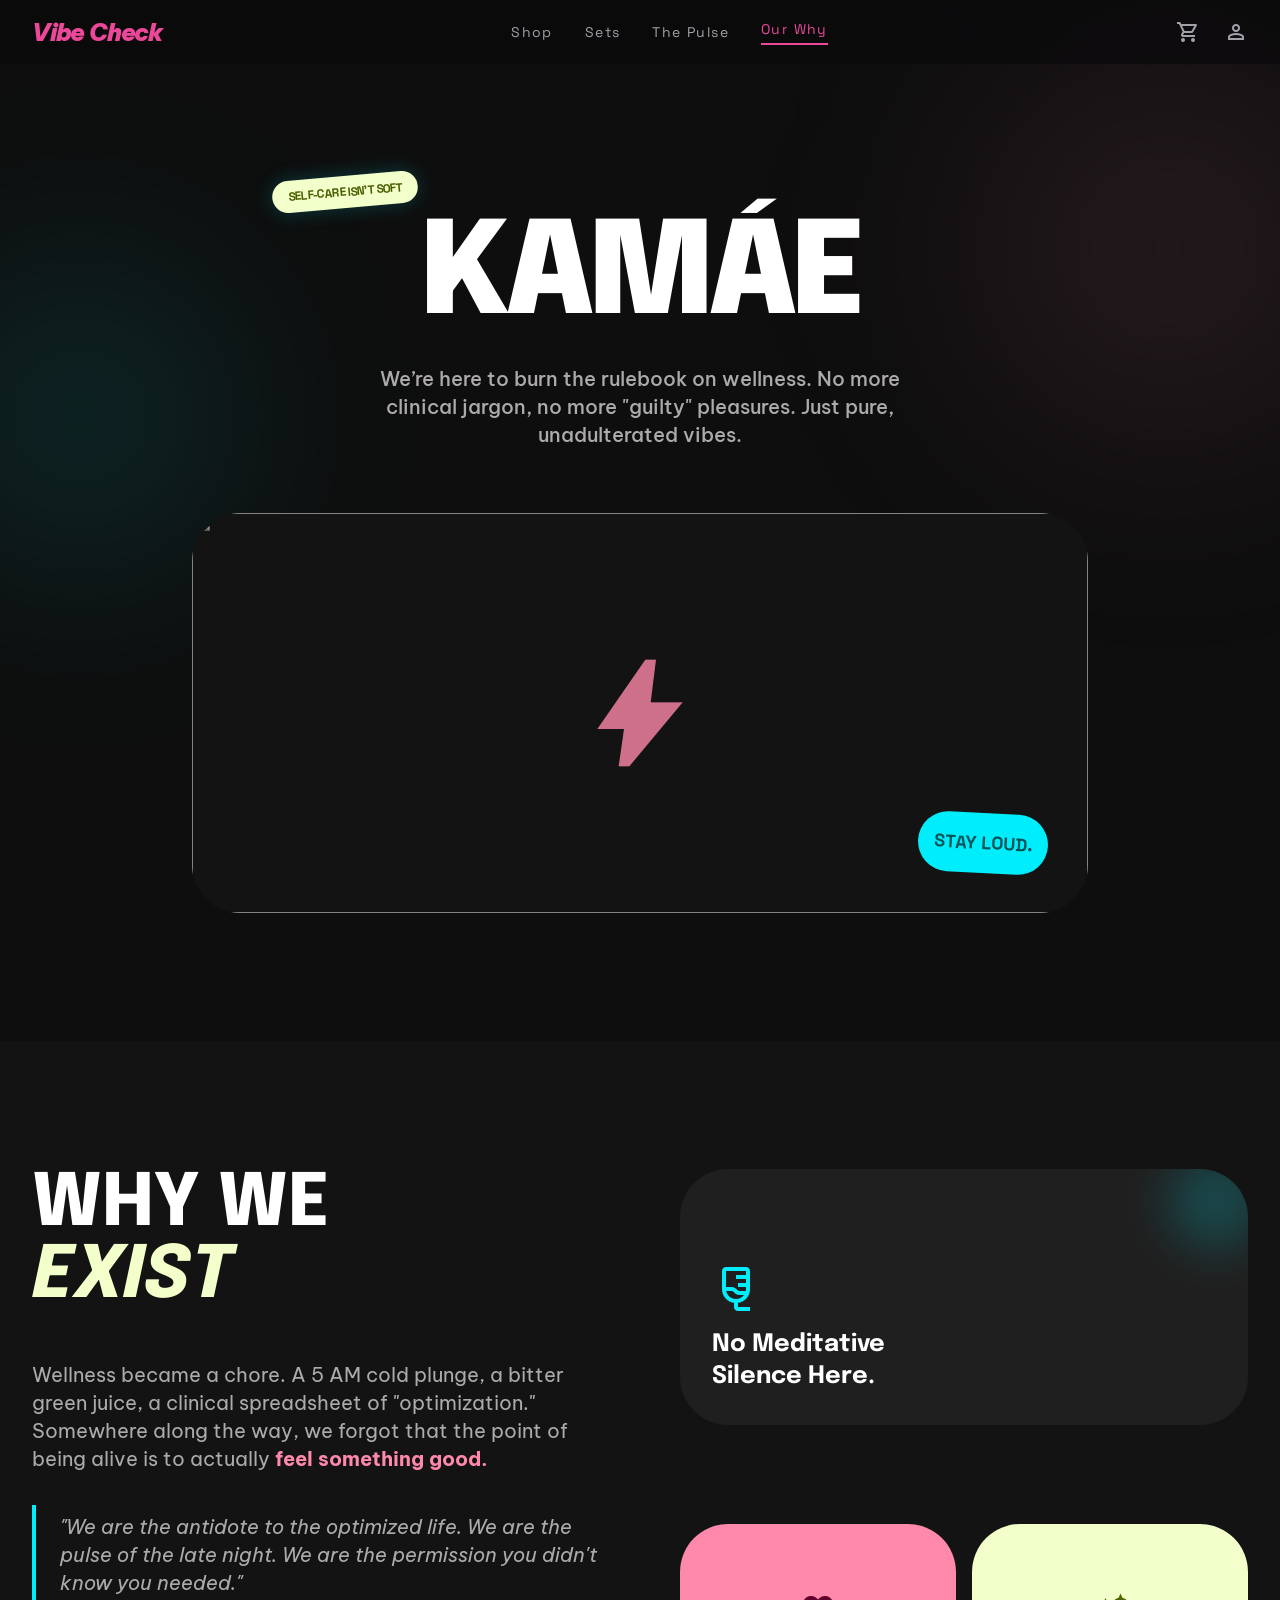
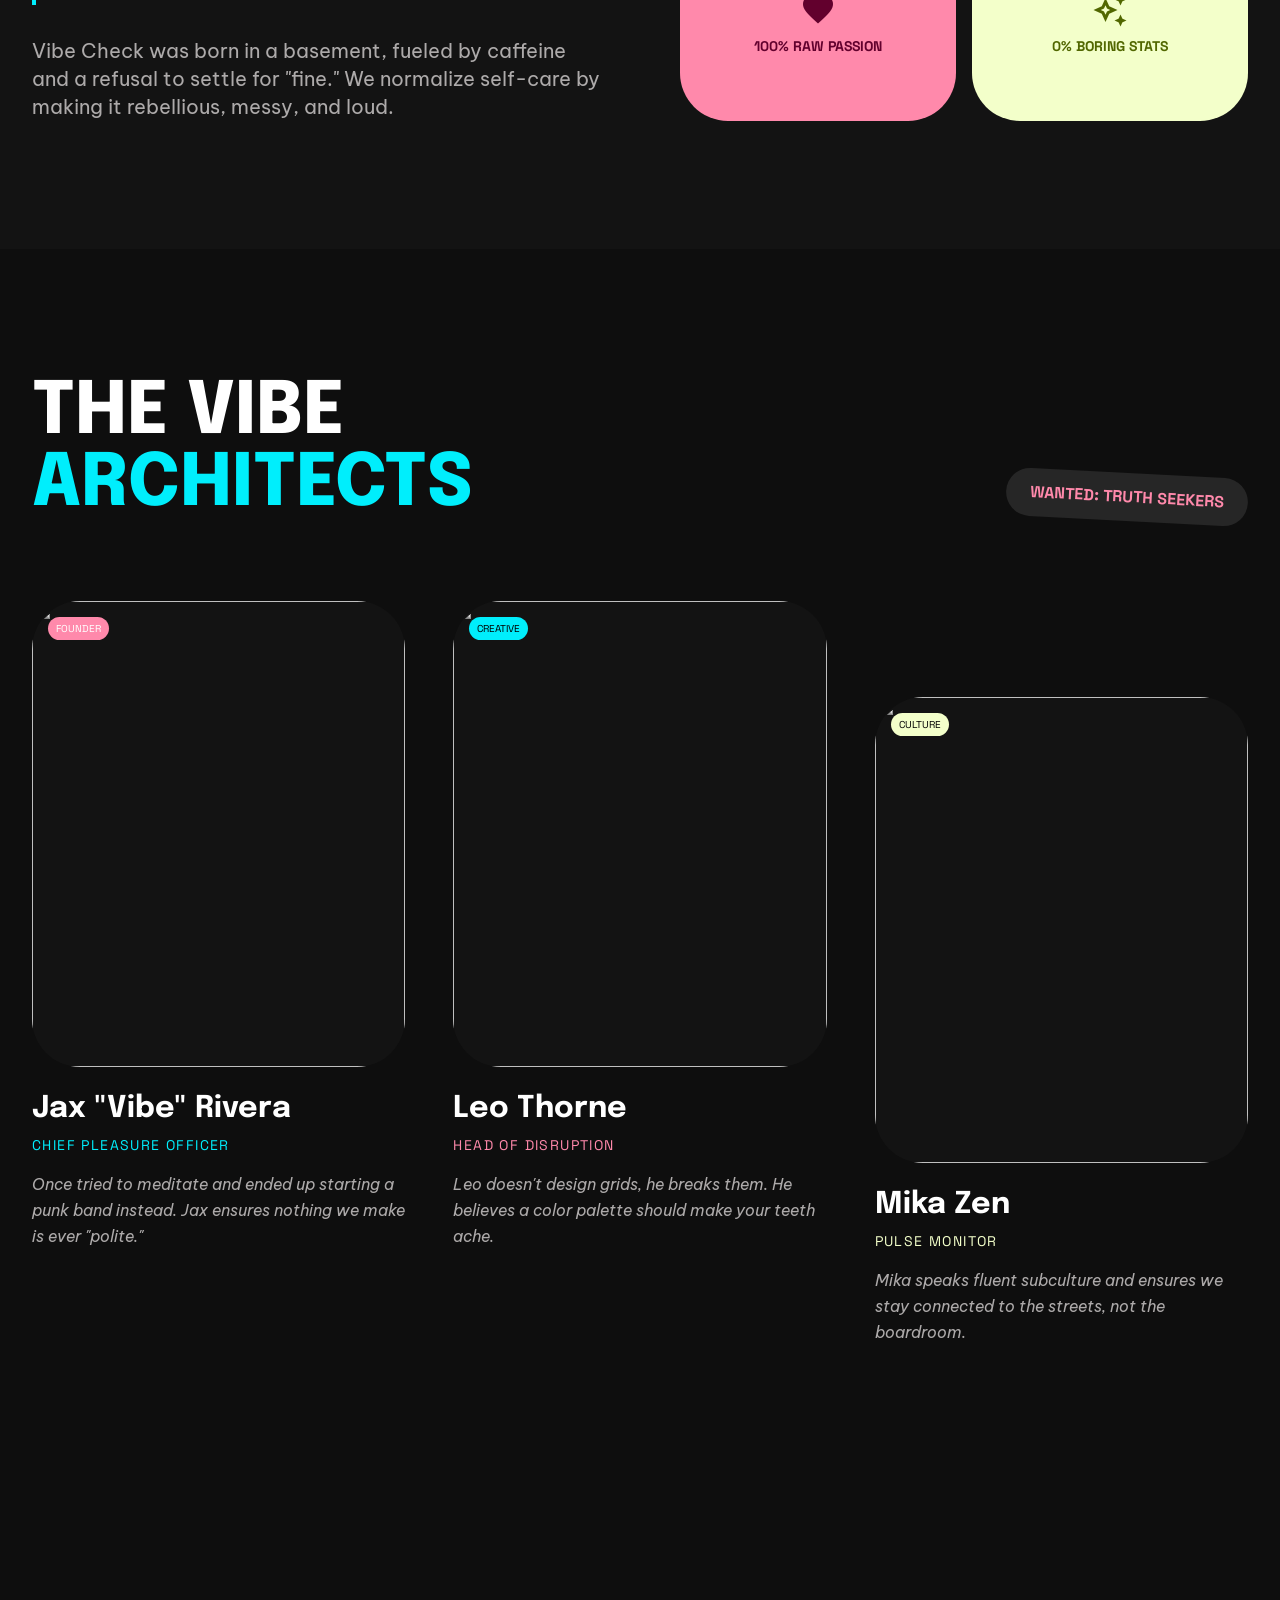
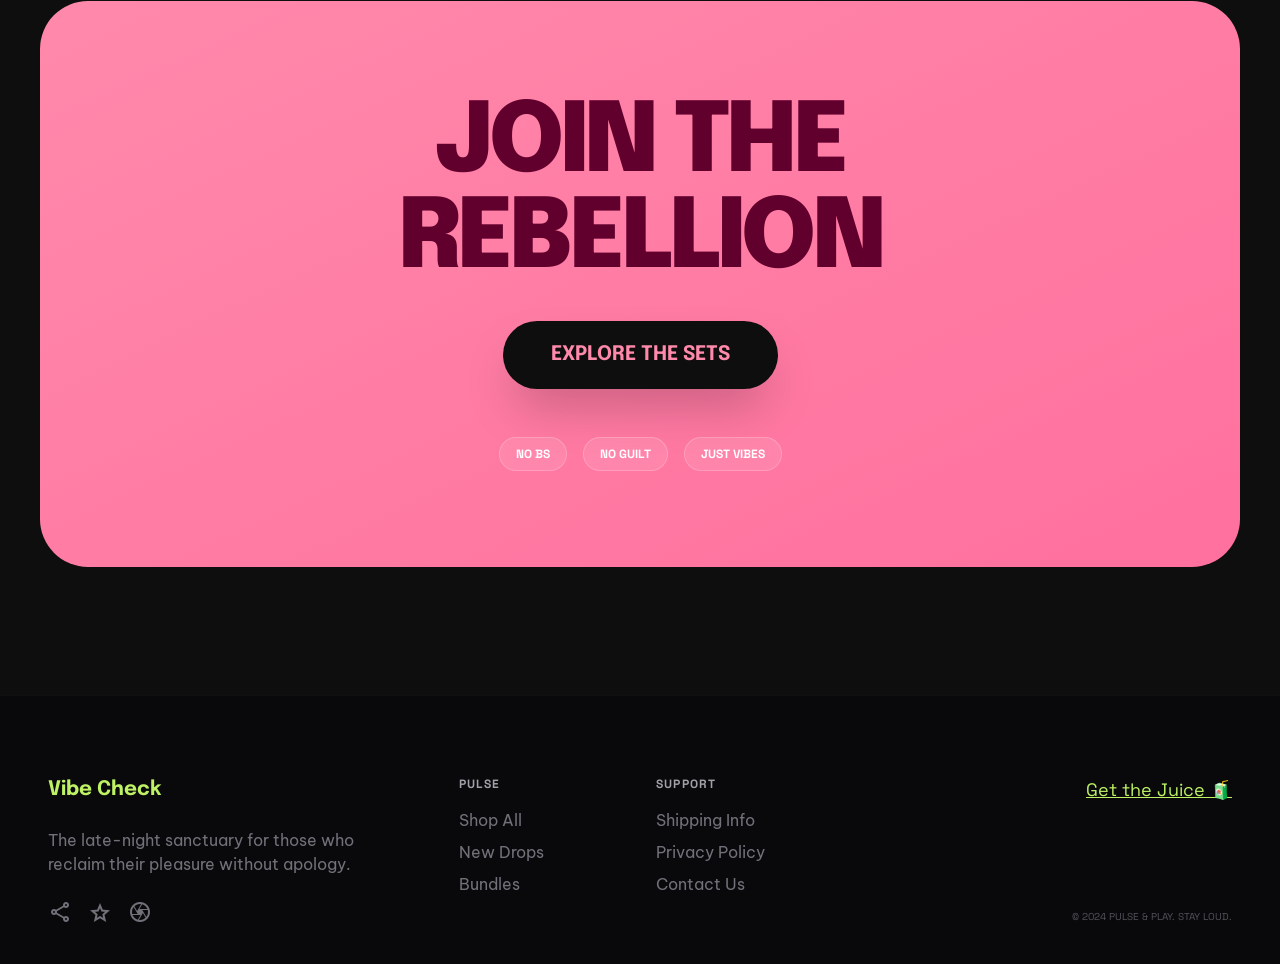
==== index.html @ bc31f9f1 "feat: implement Vibe Check landing page and project structure - Add index.html with high-fidelity de" ====
<!DOCTYPE html><html class="dark" lang="en"><head>
<meta charset="utf-8">
<meta content="width=device-width, initial-scale=1.0" name="viewport">
<link href="https://fonts.googleapis.com/css2?family=Epilogue:wght@700;800;900&amp;family=Be+Vietnam+Pro:wght@400;500;700&amp;family=Space+Grotesk:wght@500;700&amp;display=swap" rel="stylesheet">
<link href="https://fonts.googleapis.com/css2?family=Material+Symbols+Outlined:wght,FILL@100..700,0..1&amp;display=swap" rel="stylesheet">
<script src="https://cdn.tailwindcss.com?plugins=forms,container-queries"></script>
<script id="tailwind-config">
      tailwind.config = {
        darkMode: "class",
        theme: {
          extend: {
            "colors": {
                    "surface-variant": "#262626",
                    "error-container": "#a70138",
                    "tertiary-fixed": "#cafd00",
                    "surface-container-high": "#201f1f",
                    "tertiary-dim": "#beee00",
                    "on-tertiary-container": "#4a5e00",
                    "on-primary": "#62002d",
                    "on-tertiary-fixed-variant": "#526900",
                    "on-error": "#490013",
                    "outline": "#767575",
                    "inverse-surface": "#fcf9f8",
                    "on-primary-fixed-variant": "#5d002a",
                    "tertiary-fixed-dim": "#beee00",
                    "on-secondary-container": "#e3fdff",
                    "on-primary-fixed": "#000000",
                    "outline-variant": "#484847",
                    "secondary-dim": "#00deec",
                    "surface-container-highest": "#262626",
                    "surface": "#0e0e0e",
                    "on-surface": "#ffffff",
                    "on-secondary-fixed-variant": "#005e64",
                    "error-dim": "#d73357",
                    "error": "#ff6e84",
                    "surface-container": "#1a1919",
                    "on-surface-variant": "#adaaaa",
                    "on-secondary-fixed": "#003f43",
                    "surface-container-lowest": "#000000",
                    "primary-dim": "#e30071",
                    "on-primary-container": "#4c0021",
                    "surface-bright": "#2c2c2c",
                    "surface-tint": "#ff89ab",
                    "tertiary-container": "#cafd00",
                    "surface-dim": "#0e0e0e",
                    "primary-container": "#ff709e",
                    "primary-fixed": "#ff709e",
                    "secondary-fixed": "#00eefc",
                    "on-tertiary-fixed": "#3a4a00",
                    "secondary": "#00eefc",
                    "on-secondary": "#005359",
                    "background": "#0e0e0e",
                    "on-tertiary": "#516700",
                    "secondary-container": "#006970",
                    "inverse-primary": "#bc005c",
                    "primary": "#ff89ab",
                    "secondary-fixed-dim": "#00deec",
                    "on-background": "#ffffff",
                    "surface-container-low": "#131313",
                    "tertiary": "#f3ffca",
                    "inverse-on-surface": "#565555",
                    "on-error-container": "#ffb2b9",
                    "primary-fixed-dim": "#ff5290"
            },
            "borderRadius": {
                    "DEFAULT": "1rem",
                    "lg": "2rem",
                    "xl": "3rem",
                    "full": "9999px"
            },
            "fontFamily": {
                    "headline": ["Epilogue"],
                    "body": ["Be Vietnam Pro"],
                    "label": ["Space Grotesk"]
            }
          },
        },
      }
    </script>
<style>
        .material-symbols-outlined {
            font-variation-settings: 'FILL' 0, 'wght' 400, 'GRAD' 0, 'opsz' 24;
        }
        .glass-nav {
            background: rgba(9, 9, 11, 0.6);
            backdrop-filter: blur(24px);
        }
        .neon-glow-primary {
            text-shadow: 0 0 10px #ff89ab;
        }
        .neon-glow-secondary {
            box-shadow: 0 0 20px rgba(0, 238, 252, 0.2);
        }
        .sticker-rotate-left { transform: rotate(-5deg); }
        .sticker-rotate-right { transform: rotate(3deg); }
        .text-stroke {
            -webkit-text-stroke: 1px #ff89ab;
            color: transparent;
        }
    </style>
<style>*, ::before, ::after{--tw-border-spacing-x:0;--tw-border-spacing-y:0;--tw-translate-x:0;--tw-translate-y:0;--tw-rotate:0;--tw-skew-x:0;--tw-skew-y:0;--tw-scale-x:1;--tw-scale-y:1;--tw-pan-x: ;--tw-pan-y: ;--tw-pinch-zoom: ;--tw-scroll-snap-strictness:proximity;--tw-gradient-from-position: ;--tw-gradient-via-position: ;--tw-gradient-to-position: ;--tw-ordinal: ;--tw-slashed-zero: ;--tw-numeric-figure: ;--tw-numeric-spacing: ;--tw-numeric-fraction: ;--tw-ring-inset: ;--tw-ring-offset-width:0px;--tw-ring-offset-color:#fff;--tw-ring-color:rgb(59 130 246 / 0.5);--tw-ring-offset-shadow:0 0 #0000;--tw-ring-shadow:0 0 #0000;--tw-shadow:0 0 #0000;--tw-shadow-colored:0 0 #0000;--tw-blur: ;--tw-brightness: ;--tw-contrast: ;--tw-grayscale: ;--tw-hue-rotate: ;--tw-invert: ;--tw-saturate: ;--tw-sepia: ;--tw-drop-shadow: ;--tw-backdrop-blur: ;--tw-backdrop-brightness: ;--tw-backdrop-contrast: ;--tw-backdrop-grayscale: ;--tw-backdrop-hue-rotate: ;--tw-backdrop-invert: ;--tw-backdrop-opacity: ;--tw-backdrop-saturate: ;--tw-backdrop-sepia: ;--tw-contain-size: ;--tw-contain-layout: ;--tw-contain-paint: ;--tw-contain-style: }::backdrop{--tw-border-spacing-x:0;--tw-border-spacing-y:0;--tw-translate-x:0;--tw-translate-y:0;--tw-rotate:0;--tw-skew-x:0;--tw-skew-y:0;--tw-scale-x:1;--tw-scale-y:1;--tw-pan-x: ;--tw-pan-y: ;--tw-pinch-zoom: ;--tw-scroll-snap-strictness:proximity;--tw-gradient-from-position: ;--tw-gradient-via-position: ;--tw-gradient-to-position: ;--tw-ordinal: ;--tw-slashed-zero: ;--tw-numeric-figure: ;--tw-numeric-spacing: ;--tw-numeric-fraction: ;--tw-ring-inset: ;--tw-ring-offset-width:0px;--tw-ring-offset-color:#fff;--tw-ring-color:rgb(59 130 246 / 0.5);--tw-ring-offset-shadow:0 0 #0000;--tw-ring-shadow:0 0 #0000;--tw-shadow:0 0 #0000;--tw-shadow-colored:0 0 #0000;--tw-blur: ;--tw-brightness: ;--tw-contrast: ;--tw-grayscale: ;--tw-hue-rotate: ;--tw-invert: ;--tw-saturate: ;--tw-sepia: ;--tw-drop-shadow: ;--tw-backdrop-blur: ;--tw-backdrop-brightness: ;--tw-backdrop-contrast: ;--tw-backdrop-grayscale: ;--tw-backdrop-hue-rotate: ;--tw-backdrop-invert: ;--tw-backdrop-opacity: ;--tw-backdrop-saturate: ;--tw-backdrop-sepia: ;--tw-contain-size: ;--tw-contain-layout: ;--tw-contain-paint: ;--tw-contain-style: }/* ! tailwindcss v3.4.17 | MIT License | https://tailwindcss.com */*,::after,::before{box-sizing:border-box;border-width:0;border-style:solid;border-color:#e5e7eb}::after,::before{--tw-content:''}:host,html{line-height:1.5;-webkit-text-size-adjust:100%;-moz-tab-size:4;tab-size:4;font-family:ui-sans-serif, system-ui, sans-serif, "Apple Color Emoji", "Segoe UI Emoji", "Segoe UI Symbol", "Noto Color Emoji";font-feature-settings:normal;font-variation-settings:normal;-webkit-tap-highlight-color:transparent}body{margin:0;line-height:inherit}hr{height:0;color:inherit;border-top-width:1px}abbr:where([title]){-webkit-text-decoration:underline dotted;text-decoration:underline dotted}h1,h2,h3,h4,h5,h6{font-size:inherit;font-weight:inherit}a{color:inherit;text-decoration:inherit}b,strong{font-weight:bolder}code,kbd,pre,samp{font-family:ui-monospace, SFMono-Regular, Menlo, Monaco, Consolas, "Liberation Mono", "Courier New", monospace;font-feature-settings:normal;font-variation-settings:normal;font-size:1em}small{font-size:80%}sub,sup{font-size:75%;line-height:0;position:relative;vertical-align:baseline}sub{bottom:-.25em}sup{top:-.5em}table{text-indent:0;border-color:inherit;border-collapse:collapse}button,input,optgroup,select,textarea{font-family:inherit;font-feature-settings:inherit;font-variation-settings:inherit;font-size:100%;font-weight:inherit;line-height:inherit;letter-spacing:inherit;color:inherit;margin:0;padding:0}button,select{text-transform:none}button,input:where([type=button]),input:where([type=reset]),input:where([type=submit]){-webkit-appearance:button;background-color:transparent;background-image:none}:-moz-focusring{outline:auto}:-moz-ui-invalid{box-shadow:none}progress{vertical-align:baseline}::-webkit-inner-spin-button,::-webkit-outer-spin-button{height:auto}[type=search]{-webkit-appearance:textfield;outline-offset:-2px}::-webkit-search-decoration{-webkit-appearance:none}::-webkit-file-upload-button{-webkit-appearance:button;font:inherit}summary{display:list-item}blockquote,dd,dl,figure,h1,h2,h3,h4,h5,h6,hr,p,pre{margin:0}fieldset{margin:0;padding:0}legend{padding:0}menu,ol,ul{list-style:none;margin:0;padding:0}dialog{padding:0}textarea{resize:vertical}input::placeholder,textarea::placeholder{opacity:1;color:#9ca3af}[role=button],button{cursor:pointer}:disabled{cursor:default}audio,canvas,embed,iframe,img,object,svg,video{display:block;vertical-align:middle}img,video{max-width:100%;height:auto}[hidden]:where(:not([hidden=until-found])){display:none}[type='text'],input:where(:not([type])),[type='email'],[type='url'],[type='password'],[type='number'],[type='date'],[type='datetime-local'],[type='month'],[type='search'],[type='tel'],[type='time'],[type='week'],[multiple],textarea,select{-webkit-appearance:none;appearance:none;background-color:#fff;border-color:#6b7280;border-width:1px;border-radius:0px;padding-top:0.5rem;padding-right:0.75rem;padding-bottom:0.5rem;padding-left:0.75rem;font-size:1rem;line-height:1.5rem;--tw-shadow:0 0 #0000;}[type='text']:focus, input:where(:not([type])):focus, [type='email']:focus, [type='url']:focus, [type='password']:focus, [type='number']:focus, [type='date']:focus, [type='datetime-local']:focus, [type='month']:focus, [type='search']:focus, [type='tel']:focus, [type='time']:focus, [type='week']:focus, [multiple]:focus, textarea:focus, select:focus{outline:2px solid transparent;outline-offset:2px;--tw-ring-inset:var(--tw-empty,/*!*/ /*!*/);--tw-ring-offset-width:0px;--tw-ring-offset-color:#fff;--tw-ring-color:#2563eb;--tw-ring-offset-shadow:var(--tw-ring-inset) 0 0 0 var(--tw-ring-offset-width) var(--tw-ring-offset-color);--tw-ring-shadow:var(--tw-ring-inset) 0 0 0 calc(1px + var(--tw-ring-offset-width)) var(--tw-ring-color);box-shadow:var(--tw-ring-offset-shadow), var(--tw-ring-shadow), var(--tw-shadow);border-color:#2563eb}input::placeholder,textarea::placeholder{color:#6b7280;opacity:1}::-webkit-datetime-edit-fields-wrapper{padding:0}::-webkit-date-and-time-value{min-height:1.5em;text-align:inherit}::-webkit-datetime-edit{display:inline-flex}::-webkit-datetime-edit,::-webkit-datetime-edit-year-field,::-webkit-datetime-edit-month-field,::-webkit-datetime-edit-day-field,::-webkit-datetime-edit-hour-field,::-webkit-datetime-edit-minute-field,::-webkit-datetime-edit-second-field,::-webkit-datetime-edit-millisecond-field,::-webkit-datetime-edit-meridiem-field{padding-top:0;padding-bottom:0}select{background-image:url("data:image/svg+xml,%3csvg xmlns='http://www.w3.org/2000/svg' fill='none' viewBox='0 0 20 20'%3e%3cpath stroke='%236b7280' stroke-linecap='round' stroke-linejoin='round' stroke-width='1.5' d='M6 8l4 4 4-4'/%3e%3c/svg%3e");background-position:right 0.5rem center;background-repeat:no-repeat;background-size:1.5em 1.5em;padding-right:2.5rem;print-color-adjust:exact}[multiple],[size]:where(select:not([size="1"])){background-image:initial;background-position:initial;background-repeat:unset;background-size:initial;padding-right:0.75rem;print-color-adjust:unset}[type='checkbox'],[type='radio']{-webkit-appearance:none;appearance:none;padding:0;print-color-adjust:exact;display:inline-block;vertical-align:middle;background-origin:border-box;-webkit-user-select:none;user-select:none;flex-shrink:0;height:1rem;width:1rem;color:#2563eb;background-color:#fff;border-color:#6b7280;border-width:1px;--tw-shadow:0 0 #0000}[type='checkbox']{border-radius:0px}[type='radio']{border-radius:100%}[type='checkbox']:focus,[type='radio']:focus{outline:2px solid transparent;outline-offset:2px;--tw-ring-inset:var(--tw-empty,/*!*/ /*!*/);--tw-ring-offset-width:2px;--tw-ring-offset-color:#fff;--tw-ring-color:#2563eb;--tw-ring-offset-shadow:var(--tw-ring-inset) 0 0 0 var(--tw-ring-offset-width) var(--tw-ring-offset-color);--tw-ring-shadow:var(--tw-ring-inset) 0 0 0 calc(2px + var(--tw-ring-offset-width)) var(--tw-ring-color);box-shadow:var(--tw-ring-offset-shadow), var(--tw-ring-shadow), var(--tw-shadow)}[type='checkbox']:checked,[type='radio']:checked{border-color:transparent;background-color:currentColor;background-size:100% 100%;background-position:center;background-repeat:no-repeat}[type='checkbox']:checked{background-image:url("data:image/svg+xml,%3csvg viewBox='0 0 16 16' fill='white' xmlns='http://www.w3.org/2000/svg'%3e%3cpath d='M12.207 4.793a1 1 0 010 1.414l-5 5a1 1 0 01-1.414 0l-2-2a1 1 0 011.414-1.414L6.5 9.086l4.293-4.293a1 1 0 011.414 0z'/%3e%3c/svg%3e");}@media (forced-colors: active) {[type='checkbox']:checked{-webkit-appearance:auto;appearance:auto}}[type='radio']:checked{background-image:url("data:image/svg+xml,%3csvg viewBox='0 0 16 16' fill='white' xmlns='http://www.w3.org/2000/svg'%3e%3ccircle cx='8' cy='8' r='3'/%3e%3c/svg%3e");}@media (forced-colors: active) {[type='radio']:checked{-webkit-appearance:auto;appearance:auto}}[type='checkbox']:checked:hover,[type='checkbox']:checked:focus,[type='radio']:checked:hover,[type='radio']:checked:focus{border-color:transparent;background-color:currentColor}[type='checkbox']:indeterminate{background-image:url("data:image/svg+xml,%3csvg xmlns='http://www.w3.org/2000/svg' fill='none' viewBox='0 0 16 16'%3e%3cpath stroke='white' stroke-linecap='round' stroke-linejoin='round' stroke-width='2' d='M4 8h8'/%3e%3c/svg%3e");border-color:transparent;background-color:currentColor;background-size:100% 100%;background-position:center;background-repeat:no-repeat;}@media (forced-colors: active) {[type='checkbox']:indeterminate{-webkit-appearance:auto;appearance:auto}}[type='checkbox']:indeterminate:hover,[type='checkbox']:indeterminate:focus{border-color:transparent;background-color:currentColor}[type='file']{background:unset;border-color:inherit;border-width:0;border-radius:0;padding:0;font-size:unset;line-height:inherit}[type='file']:focus{outline:1px solid ButtonText;outline:1px auto -webkit-focus-ring-color}.fixed{position:fixed}.absolute{position:absolute}.relative{position:relative}.inset-0{inset:0px}.-left-20{left:-5rem}.-left-8{left:-2rem}.-right-20{right:-5rem}.-right-4{right:-1rem}.-top-10{top:-2.5rem}.-top-12{top:-3rem}.-top-4{top:-1rem}.bottom-10{bottom:2.5rem}.left-0{left:0px}.left-4{left:1rem}.right-10{right:2.5rem}.top-0{top:0px}.top-4{top:1rem}.top-40{top:10rem}.z-10{z-index:10}.z-50{z-index:50}.col-span-2{grid-column:span 2 / span 2}.mx-auto{margin-left:auto;margin-right:auto}.mb-12{margin-bottom:3rem}.mb-2{margin-bottom:0.5rem}.mb-20{margin-bottom:5rem}.mb-4{margin-bottom:1rem}.mb-6{margin-bottom:1.5rem}.mb-8{margin-bottom:2rem}.mt-12{margin-top:3rem}.mt-16{margin-top:4rem}.inline-block{display:inline-block}.flex{display:flex}.grid{display:grid}.hidden{display:none}.aspect-\[4\/5\]{aspect-ratio:4/5}.h-24{height:6rem}.h-64{height:16rem}.h-80{height:20rem}.h-96{height:24rem}.h-\[400px\]{height:400px}.h-full{height:100%}.w-24{width:6rem}.w-80{width:20rem}.w-96{width:24rem}.w-full{width:100%}.max-w-4xl{max-width:56rem}.max-w-\[1200px\]{max-width:1200px}.max-w-\[1440px\]{max-width:1440px}.max-w-xl{max-width:36rem}.max-w-xs{max-width:20rem}.cursor-pointer{cursor:pointer}.grid-cols-1{grid-template-columns:repeat(1, minmax(0, 1fr))}.grid-cols-2{grid-template-columns:repeat(2, minmax(0, 1fr))}.flex-col{flex-direction:column}.items-start{align-items:flex-start}.items-end{align-items:flex-end}.items-center{align-items:center}.justify-end{justify-content:flex-end}.justify-center{justify-content:center}.justify-between{justify-content:space-between}.gap-12{gap:3rem}.gap-20{gap:5rem}.gap-4{gap:1rem}.gap-6{gap:1.5rem}.gap-8{gap:2rem}.space-y-2 > :not([hidden]) ~ :not([hidden]){--tw-space-y-reverse:0;margin-top:calc(0.5rem * calc(1 - var(--tw-space-y-reverse)));margin-bottom:calc(0.5rem * var(--tw-space-y-reverse))}.space-y-4 > :not([hidden]) ~ :not([hidden]){--tw-space-y-reverse:0;margin-top:calc(1rem * calc(1 - var(--tw-space-y-reverse)));margin-bottom:calc(1rem * var(--tw-space-y-reverse))}.space-y-6 > :not([hidden]) ~ :not([hidden]){--tw-space-y-reverse:0;margin-top:calc(1.5rem * calc(1 - var(--tw-space-y-reverse)));margin-bottom:calc(1.5rem * var(--tw-space-y-reverse))}.space-y-8 > :not([hidden]) ~ :not([hidden]){--tw-space-y-reverse:0;margin-top:calc(2rem * calc(1 - var(--tw-space-y-reverse)));margin-bottom:calc(2rem * var(--tw-space-y-reverse))}.overflow-hidden{overflow:hidden}.overflow-x-hidden{overflow-x:hidden}.rounded{border-radius:1rem}.rounded-full{border-radius:9999px}.rounded-xl{border-radius:3rem}.border{border-width:1px}.border-b-2{border-bottom-width:2px}.border-l-4{border-left-width:4px}.border-t{border-top-width:1px}.border-pink-500{--tw-border-opacity:1;border-color:rgb(236 72 153 / var(--tw-border-opacity, 1))}.border-secondary{--tw-border-opacity:1;border-color:rgb(0 238 252 / var(--tw-border-opacity, 1))}.border-white\/20{border-color:rgb(255 255 255 / 0.2)}.border-zinc-800\/30{border-color:rgb(39 39 42 / 0.3)}.bg-primary{--tw-bg-opacity:1;background-color:rgb(255 137 171 / var(--tw-bg-opacity, 1))}.bg-primary\/10{background-color:rgb(255 137 171 / 0.1)}.bg-secondary{--tw-bg-opacity:1;background-color:rgb(0 238 252 / var(--tw-bg-opacity, 1))}.bg-secondary\/10{background-color:rgb(0 238 252 / 0.1)}.bg-secondary\/20{background-color:rgb(0 238 252 / 0.2)}.bg-surface{--tw-bg-opacity:1;background-color:rgb(14 14 14 / var(--tw-bg-opacity, 1))}.bg-surface-container-high{--tw-bg-opacity:1;background-color:rgb(32 31 31 / var(--tw-bg-opacity, 1))}.bg-surface-container-highest{--tw-bg-opacity:1;background-color:rgb(38 38 38 / var(--tw-bg-opacity, 1))}.bg-surface-container-low{--tw-bg-opacity:1;background-color:rgb(19 19 19 / var(--tw-bg-opacity, 1))}.bg-tertiary{--tw-bg-opacity:1;background-color:rgb(243 255 202 / var(--tw-bg-opacity, 1))}.bg-white\/10{background-color:rgb(255 255 255 / 0.1)}.bg-zinc-950{--tw-bg-opacity:1;background-color:rgb(9 9 11 / var(--tw-bg-opacity, 1))}.bg-zinc-950\/60{background-color:rgb(9 9 11 / 0.6)}.bg-\[url\(\'https\:\/\/www\.transparenttextures\.com\/patterns\/carbon-fibre\.png\'\)\]{background-image:url('https://www.transparenttextures.com/patterns/carbon-fibre.png')}.bg-gradient-to-br{background-image:linear-gradient(to bottom right, var(--tw-gradient-stops))}.from-primary{--tw-gradient-from:#ff89ab var(--tw-gradient-from-position);--tw-gradient-to:rgb(255 137 171 / 0) var(--tw-gradient-to-position);--tw-gradient-stops:var(--tw-gradient-from), var(--tw-gradient-to)}.to-primary-container{--tw-gradient-to:#ff709e var(--tw-gradient-to-position)}.object-cover{object-fit:cover}.p-12{padding:3rem}.p-4{padding:1rem}.p-6{padding:1.5rem}.p-8{padding:2rem}.px-12{padding-left:3rem;padding-right:3rem}.px-2{padding-left:0.5rem;padding-right:0.5rem}.px-4{padding-left:1rem;padding-right:1rem}.px-6{padding-left:1.5rem;padding-right:1.5rem}.px-8{padding-left:2rem;padding-right:2rem}.py-1{padding-top:0.25rem;padding-bottom:0.25rem}.py-2{padding-top:0.5rem;padding-bottom:0.5rem}.py-20{padding-top:5rem;padding-bottom:5rem}.py-3{padding-top:0.75rem;padding-bottom:0.75rem}.py-32{padding-top:8rem;padding-bottom:8rem}.py-4{padding-top:1rem;padding-bottom:1rem}.py-5{padding-top:1.25rem;padding-bottom:1.25rem}.pb-1{padding-bottom:0.25rem}.pb-10{padding-bottom:2.5rem}.pl-6{padding-left:1.5rem}.pt-20{padding-top:5rem}.pt-24{padding-top:6rem}.text-center{text-align:center}.font-body{font-family:Be Vietnam Pro}.font-headline{font-family:Epilogue}.font-label{font-family:Space Grotesk}.text-2xl{font-size:1.5rem;line-height:2rem}.text-3xl{font-size:1.875rem;line-height:2.25rem}.text-4xl{font-size:2.25rem;line-height:2.5rem}.text-5xl{font-size:3rem;line-height:1}.text-6xl{font-size:3.75rem;line-height:1}.text-9xl{font-size:8rem;line-height:1}.text-\[10px\]{font-size:10px}.text-lg{font-size:1.125rem;line-height:1.75rem}.text-sm{font-size:0.875rem;line-height:1.25rem}.text-xl{font-size:1.25rem;line-height:1.75rem}.text-xs{font-size:0.75rem;line-height:1rem}.font-black{font-weight:900}.font-bold{font-weight:700}.font-extrabold{font-weight:800}.font-medium{font-weight:500}.uppercase{text-transform:uppercase}.italic{font-style:italic}.leading-\[0\.85\]{line-height:0.85}.leading-none{line-height:1}.leading-relaxed{line-height:1.625}.leading-tight{line-height:1.25}.tracking-tighter{letter-spacing:-0.05em}.tracking-widest{letter-spacing:0.1em}.text-black{--tw-text-opacity:1;color:rgb(0 0 0 / var(--tw-text-opacity, 1))}.text-lime-300{--tw-text-opacity:1;color:rgb(190 242 100 / var(--tw-text-opacity, 1))}.text-on-primary{--tw-text-opacity:1;color:rgb(98 0 45 / var(--tw-text-opacity, 1))}.text-on-secondary{--tw-text-opacity:1;color:rgb(0 83 89 / var(--tw-text-opacity, 1))}.text-on-surface{--tw-text-opacity:1;color:rgb(255 255 255 / var(--tw-text-opacity, 1))}.text-on-surface-variant{--tw-text-opacity:1;color:rgb(173 170 170 / var(--tw-text-opacity, 1))}.text-on-tertiary{--tw-text-opacity:1;color:rgb(81 103 0 / var(--tw-text-opacity, 1))}.text-on-tertiary-container{--tw-text-opacity:1;color:rgb(74 94 0 / var(--tw-text-opacity, 1))}.text-pink-500{--tw-text-opacity:1;color:rgb(236 72 153 / var(--tw-text-opacity, 1))}.text-primary{--tw-text-opacity:1;color:rgb(255 137 171 / var(--tw-text-opacity, 1))}.text-secondary{--tw-text-opacity:1;color:rgb(0 238 252 / var(--tw-text-opacity, 1))}.text-tertiary{--tw-text-opacity:1;color:rgb(243 255 202 / var(--tw-text-opacity, 1))}.text-white{--tw-text-opacity:1;color:rgb(255 255 255 / var(--tw-text-opacity, 1))}.text-zinc-400{--tw-text-opacity:1;color:rgb(161 161 170 / var(--tw-text-opacity, 1))}.text-zinc-500{--tw-text-opacity:1;color:rgb(113 113 122 / var(--tw-text-opacity, 1))}.text-zinc-600{--tw-text-opacity:1;color:rgb(82 82 91 / var(--tw-text-opacity, 1))}.underline{-webkit-text-decoration-line:underline;text-decoration-line:underline}.opacity-20{opacity:0.2}.opacity-60{opacity:0.6}.opacity-80{opacity:0.8}.shadow-2xl{--tw-shadow:0 25px 50px -12px rgb(0 0 0 / 0.25);--tw-shadow-colored:0 25px 50px -12px var(--tw-shadow-color);box-shadow:var(--tw-ring-offset-shadow, 0 0 #0000), var(--tw-ring-shadow, 0 0 #0000), var(--tw-shadow)}.blur-\[100px\]{--tw-blur:blur(100px);filter:var(--tw-blur) var(--tw-brightness) var(--tw-contrast) var(--tw-grayscale) var(--tw-hue-rotate) var(--tw-invert) var(--tw-saturate) var(--tw-sepia) var(--tw-drop-shadow)}.blur-\[120px\]{--tw-blur:blur(120px);filter:var(--tw-blur) var(--tw-brightness) var(--tw-contrast) var(--tw-grayscale) var(--tw-hue-rotate) var(--tw-invert) var(--tw-saturate) var(--tw-sepia) var(--tw-drop-shadow)}.blur-xl{--tw-blur:blur(24px);filter:var(--tw-blur) var(--tw-brightness) var(--tw-contrast) var(--tw-grayscale) var(--tw-hue-rotate) var(--tw-invert) var(--tw-saturate) var(--tw-sepia) var(--tw-drop-shadow)}.contrast-125{--tw-contrast:contrast(1.25);filter:var(--tw-blur) var(--tw-brightness) var(--tw-contrast) var(--tw-grayscale) var(--tw-hue-rotate) var(--tw-invert) var(--tw-saturate) var(--tw-sepia) var(--tw-drop-shadow)}.grayscale{--tw-grayscale:grayscale(100%);filter:var(--tw-blur) var(--tw-brightness) var(--tw-contrast) var(--tw-grayscale) var(--tw-hue-rotate) var(--tw-invert) var(--tw-saturate) var(--tw-sepia) var(--tw-drop-shadow)}.backdrop-blur-xl{--tw-backdrop-blur:blur(24px);-webkit-backdrop-filter:var(--tw-backdrop-blur) var(--tw-backdrop-brightness) var(--tw-backdrop-contrast) var(--tw-backdrop-grayscale) var(--tw-backdrop-hue-rotate) var(--tw-backdrop-invert) var(--tw-backdrop-opacity) var(--tw-backdrop-saturate) var(--tw-backdrop-sepia);backdrop-filter:var(--tw-backdrop-blur) var(--tw-backdrop-brightness) var(--tw-backdrop-contrast) var(--tw-backdrop-grayscale) var(--tw-backdrop-hue-rotate) var(--tw-backdrop-invert) var(--tw-backdrop-opacity) var(--tw-backdrop-saturate) var(--tw-backdrop-sepia)}.transition-all{transition-property:all;transition-timing-function:cubic-bezier(0.4, 0, 0.2, 1);transition-duration:150ms}.transition-colors{transition-property:color, background-color, border-color, fill, stroke, -webkit-text-decoration-color;transition-property:color, background-color, border-color, text-decoration-color, fill, stroke;transition-property:color, background-color, border-color, text-decoration-color, fill, stroke, -webkit-text-decoration-color;transition-timing-function:cubic-bezier(0.4, 0, 0.2, 1);transition-duration:150ms}.transition-transform{transition-property:transform;transition-timing-function:cubic-bezier(0.4, 0, 0.2, 1);transition-duration:150ms}.duration-300{transition-duration:300ms}.duration-500{transition-duration:500ms}.duration-700{transition-duration:700ms}.selection\:bg-primary *::selection{--tw-bg-opacity:1;background-color:rgb(255 137 171 / var(--tw-bg-opacity, 1))}.selection\:text-on-primary *::selection{--tw-text-opacity:1;color:rgb(98 0 45 / var(--tw-text-opacity, 1))}.selection\:bg-primary::selection{--tw-bg-opacity:1;background-color:rgb(255 137 171 / var(--tw-bg-opacity, 1))}.selection\:text-on-primary::selection{--tw-text-opacity:1;color:rgb(98 0 45 / var(--tw-text-opacity, 1))}.hover\:translate-x-1:hover{--tw-translate-x:0.25rem;transform:translate(var(--tw-translate-x), var(--tw-translate-y)) rotate(var(--tw-rotate)) skewX(var(--tw-skew-x)) skewY(var(--tw-skew-y)) scaleX(var(--tw-scale-x)) scaleY(var(--tw-scale-y))}.hover\:scale-105:hover{--tw-scale-x:1.05;--tw-scale-y:1.05;transform:translate(var(--tw-translate-x), var(--tw-translate-y)) rotate(var(--tw-rotate)) skewX(var(--tw-skew-x)) skewY(var(--tw-skew-y)) scaleX(var(--tw-scale-x)) scaleY(var(--tw-scale-y))}.hover\:text-cyan-400:hover{--tw-text-opacity:1;color:rgb(34 211 238 / var(--tw-text-opacity, 1))}.hover\:text-pink-400:hover{--tw-text-opacity:1;color:rgb(244 114 182 / var(--tw-text-opacity, 1))}.hover\:drop-shadow-\[0_0_10px_\#ff89ab\]:hover{--tw-drop-shadow:drop-shadow(0 0 10px #ff89ab);filter:var(--tw-blur) var(--tw-brightness) var(--tw-contrast) var(--tw-grayscale) var(--tw-hue-rotate) var(--tw-invert) var(--tw-saturate) var(--tw-sepia) var(--tw-drop-shadow)}.group:hover .group-hover\:scale-105{--tw-scale-x:1.05;--tw-scale-y:1.05;transform:translate(var(--tw-translate-x), var(--tw-translate-y)) rotate(var(--tw-rotate)) skewX(var(--tw-skew-x)) skewY(var(--tw-skew-y)) scaleX(var(--tw-scale-x)) scaleY(var(--tw-scale-y))}.group:hover .group-hover\:grayscale-0{--tw-grayscale:grayscale(0);filter:var(--tw-blur) var(--tw-brightness) var(--tw-contrast) var(--tw-grayscale) var(--tw-hue-rotate) var(--tw-invert) var(--tw-saturate) var(--tw-sepia) var(--tw-drop-shadow)}@media (min-width: 768px){.md\:-left-20{left:-5rem}.md\:mt-0{margin-top:0px}.md\:mt-24{margin-top:6rem}.md\:flex{display:flex}.md\:grid-cols-2{grid-template-columns:repeat(2, minmax(0, 1fr))}.md\:grid-cols-3{grid-template-columns:repeat(3, minmax(0, 1fr))}.md\:flex-row{flex-direction:row}.md\:items-end{align-items:flex-end}.md\:p-24{padding:6rem}.md\:py-32{padding-top:8rem;padding-bottom:8rem}.md\:text-7xl{font-size:4.5rem;line-height:1}.md\:text-8xl{font-size:6rem;line-height:1}.md\:text-\[8rem\]{font-size:8rem}.md\:text-xl{font-size:1.25rem;line-height:1.75rem}}</style></head>
<body class="bg-surface text-on-surface font-body selection:bg-primary selection:text-on-primary" data-mode="connect">
<!-- TopNavBar -->
<nav class="fixed top-0 w-full z-50 bg-zinc-950/60 backdrop-blur-xl">
<div class="flex justify-between items-center px-8 py-4 max-w-[1440px] mx-auto">
<div class="text-2xl font-black italic tracking-tighter text-pink-500 hover:drop-shadow-[0_0_10px_#ff89ab] transition-all cursor-pointer">
                Vibe Check
            </div>
<div class="hidden md:flex items-center gap-8 font-label text-sm tracking-widest">
<a class="text-zinc-400 hover:text-cyan-400 transition-colors" href="#">Shop</a>
<a class="text-zinc-400 hover:text-cyan-400 transition-colors" href="#">Sets</a>
<a class="text-zinc-400 hover:text-cyan-400 transition-colors" href="#">The Pulse</a>
<a class="text-pink-500 border-b-2 border-pink-500 pb-1" href="#">Our Why</a>
</div>
<div class="flex items-center gap-6">
<span class="material-symbols-outlined text-zinc-400 hover:text-cyan-400 cursor-pointer transition-all duration-300">shopping_cart</span>
<span class="material-symbols-outlined text-zinc-400 hover:text-cyan-400 cursor-pointer transition-all duration-300">person</span>
</div>
</div>
</nav>
<main class="pt-24 overflow-x-hidden">
<!-- Hero Section -->
<section class="relative px-8 py-20 md:py-32 max-w-[1440px] mx-auto flex flex-col items-center">
<div class="absolute -top-10 -right-20 w-96 h-96 bg-primary/10 rounded-full blur-[120px]"></div>
<div class="absolute top-40 -left-20 w-80 h-80 bg-secondary/10 rounded-full blur-[100px]"></div>
<div class="z-10 text-center relative">
<!-- Sticker -->
<div class="absolute -top-12 -left-8 md:-left-20 bg-tertiary text-on-tertiary-container font-label text-xs font-bold px-4 py-2 rounded-full sticker-rotate-left uppercase tracking-tighter neon-glow-secondary">
                    Self-care isn't soft
                </div>
<h1 class="font-headline text-6xl md:text-[8rem] leading-[0.85] font-black uppercase tracking-tighter mb-8">kamáe</h1>
<p class="max-w-xl mx-auto text-lg md:text-xl font-medium text-on-surface-variant leading-relaxed">
                    We’re here to burn the rulebook on wellness. No more clinical jargon, no more "guilty" pleasures. Just pure, unadulterated vibes.
                </p>
</div>
<!-- Abstract Doodles -->
<div class="mt-16 relative w-full max-w-4xl h-[400px] bg-surface-container-low rounded-xl overflow-hidden group">
<img class="w-full h-full object-cover grayscale contrast-125 opacity-60 group-hover:grayscale-0 transition-all duration-700" data-alt="gritty high-contrast photography of a neon-lit urban night scene with pink and cyan light trails and grainy cinematic texture" src="https://lh3.googleusercontent.com/aida-public/[base64]">
<div class="absolute inset-0 flex items-center justify-center">
<span class="material-symbols-outlined text-9xl text-primary opacity-80" style="font-variation-settings: 'FILL' 1;">bolt</span>
</div>
<!-- Signature Sticker -->
<div class="absolute bottom-10 right-10 bg-secondary text-on-secondary font-label p-4 rounded-xl sticker-rotate-right font-bold text-lg">
                    STAY LOUD.
                </div>
</div>
</section>
<!-- Why We Exist (Rebellious Tone) -->
<section class="bg-surface-container-low py-32 px-8">
<div class="max-w-[1440px] mx-auto grid grid-cols-1 md:grid-cols-2 gap-20 items-center">
<div>
<h2 class="font-headline text-5xl md:text-7xl font-extrabold uppercase mb-12 leading-none">
                        Why We <br><span class="text-tertiary italic">Exist</span>
</h2>
<div class="space-y-8 font-body text-xl text-on-surface-variant">
<p>
                            Wellness became a chore. A 5 AM cold plunge, a bitter green juice, a clinical spreadsheet of "optimization." Somewhere along the way, we forgot that the point of being alive is to actually <span class="text-primary font-bold">feel something good.</span>
</p>
<p class="border-l-4 border-secondary pl-6 py-2 italic">
                            "We are the antidote to the optimized life. We are the pulse of the late night. We are the permission you didn't know you needed."
                        </p>
<p>
                            Vibe Check was born in a basement, fueled by caffeine and a refusal to settle for "fine." We normalize self-care by making it rebellious, messy, and loud.
                        </p>
</div>
</div>
<!-- Bento Grid Vibes -->
<div class="grid grid-cols-2 gap-4 h-full">
<div class="col-span-2 bg-surface-container-high rounded-xl p-8 relative overflow-hidden flex flex-col justify-end h-64">
<span class="material-symbols-outlined text-secondary text-5xl mb-4">fluid</span>
<h4 class="font-headline text-2xl font-bold">No Meditative <br> Silence Here.</h4>
<div class="absolute -top-4 -right-4 w-24 h-24 bg-secondary/20 rounded-full blur-xl"></div>
</div>
<div class="bg-primary rounded-xl p-6 flex flex-col items-center justify-center text-on-primary">
<span class="material-symbols-outlined text-4xl mb-2" style="font-variation-settings: 'FILL' 1;">favorite</span>
<p class="font-label text-sm font-bold uppercase text-center leading-tight">100% Raw Passion</p>
</div>
<div class="bg-tertiary rounded-xl p-6 flex flex-col items-center justify-center text-on-tertiary">
<span class="material-symbols-outlined text-4xl mb-2">auto_awesome</span>
<p class="font-label text-sm font-bold uppercase text-center leading-tight">0% Boring Stats</p>
</div>
</div>
</div>
</section>
<!-- Team Section -->
<section class="py-32 px-8 max-w-[1440px] mx-auto">
<div class="flex flex-col md:flex-row justify-between items-end mb-20 gap-8">
<h2 class="font-headline text-5xl md:text-7xl font-extrabold uppercase leading-none">
                    The Vibe <br><span class="text-secondary">Architects</span>
</h2>
<div class="bg-surface-container-highest px-6 py-3 rounded-full font-label text-primary font-bold sticker-rotate-right">
                    WANTED: TRUTH SEEKERS
                </div>
</div>
<div class="grid grid-cols-1 md:grid-cols-3 gap-12">
<!-- Team Member 1 -->
<div class="group relative">
<div class="aspect-[4/5] bg-surface-container-low rounded-xl overflow-hidden mb-6 relative">
<img class="w-full h-full object-cover grayscale group-hover:grayscale-0 transition-all duration-500 group-hover:scale-105" data-alt="portrait of a confident woman with creative styling, editorial high-fashion aesthetic, dramatic neon pink lighting and gritty film grain" src="https://lh3.googleusercontent.com/aida-public/[base64]">
<div class="absolute top-4 left-4 bg-primary text-white font-label text-[10px] px-2 py-1 rounded">FOUNDER</div>
</div>
<h3 class="font-headline text-3xl font-bold mb-2">Jax "Vibe" Rivera</h3>
<p class="font-label text-secondary text-sm mb-4 uppercase tracking-widest">Chief Pleasure Officer</p>
<p class="text-on-surface-variant leading-relaxed italic">
                        Once tried to meditate and ended up starting a punk band instead. Jax ensures nothing we make is ever "polite."
                    </p>
</div>
<!-- Team Member 2 -->
<div class="group relative mt-12 md:mt-0">
<div class="aspect-[4/5] bg-surface-container-low rounded-xl overflow-hidden mb-6 relative">
<img class="w-full h-full object-cover grayscale group-hover:grayscale-0 transition-all duration-500 group-hover:scale-105" data-alt="close up portrait of a man with artistic tattoos and a rebellious expression, cool blue cyan lighting, high contrast photography" src="https://lh3.googleusercontent.com/aida-public/[base64]">
<div class="absolute top-4 left-4 bg-secondary text-black font-label text-[10px] px-2 py-1 rounded">CREATIVE</div>
</div>
<h3 class="font-headline text-3xl font-bold mb-2">Leo Thorne</h3>
<p class="font-label text-primary text-sm mb-4 uppercase tracking-widest">Head of Disruption</p>
<p class="text-on-surface-variant leading-relaxed italic">
                        Leo doesn't design grids, he breaks them. He believes a color palette should make your teeth ache.
                    </p>
</div>
<!-- Team Member 3 -->
<div class="group relative mt-12 md:mt-24">
<div class="aspect-[4/5] bg-surface-container-low rounded-xl overflow-hidden mb-6 relative">
<img class="w-full h-full object-cover grayscale group-hover:grayscale-0 transition-all duration-500 group-hover:scale-105" data-alt="portrait of a young person with edgy hair and bold makeup, vibrant lime green accents in background, gritty street style photography" src="https://lh3.googleusercontent.com/aida-public/[base64]">
<div class="absolute top-4 left-4 bg-tertiary text-black font-label text-[10px] px-2 py-1 rounded">CULTURE</div>
</div>
<h3 class="font-headline text-3xl font-bold mb-2">Mika Zen</h3>
<p class="font-label text-tertiary text-sm mb-4 uppercase tracking-widest">Pulse Monitor</p>
<p class="text-on-surface-variant leading-relaxed italic">
                        Mika speaks fluent subculture and ensures we stay connected to the streets, not the boardroom.
                    </p>
</div>
</div>
</section>
<!-- CTA Section -->
<section class="py-32 px-8">
<div class="max-w-[1200px] mx-auto bg-gradient-to-br from-primary to-primary-container rounded-xl p-12 md:p-24 text-center relative overflow-hidden">
<div class="absolute top-0 left-0 w-full h-full bg-[url('https://www.transparenttextures.com/patterns/carbon-fibre.png')] opacity-20"></div>
<div class="relative z-10">
<h2 class="font-headline text-5xl md:text-8xl font-black uppercase text-on-primary mb-8 leading-none tracking-tighter">
                        Join the <br> Rebellion
                    </h2>
<button class="bg-surface text-primary font-headline font-bold px-12 py-5 rounded-full text-xl hover:scale-105 transition-all duration-300 shadow-2xl">
                        EXPLORE THE SETS
                    </button>
<div class="mt-12 flex justify-center gap-4">
<div class="font-label text-xs font-bold bg-white/10 text-white px-4 py-2 rounded-full border border-white/20">NO BS</div>
<div class="font-label text-xs font-bold bg-white/10 text-white px-4 py-2 rounded-full border border-white/20">NO GUILT</div>
<div class="font-label text-xs font-bold bg-white/10 text-white px-4 py-2 rounded-full border border-white/20">JUST VIBES</div>
</div>
</div>
</div>
</section>
</main>
<!-- Footer -->
<footer class="bg-zinc-950 w-full pt-20 pb-10 border-t border-zinc-800/30">
<div class="grid grid-cols-1 md:grid-cols-3 gap-12 px-12 w-full max-w-[1440px] mx-auto">
<div class="space-y-6">
<div class="text-xl font-bold text-lime-300 font-headline">Vibe Check</div>
<p class="font-body text-zinc-500 max-w-xs">The late-night sanctuary for those who reclaim their pleasure without apology.</p>
<div class="flex gap-4">
<span class="material-symbols-outlined text-zinc-500 hover:text-pink-400 cursor-pointer">share</span>
<span class="material-symbols-outlined text-zinc-500 hover:text-pink-400 cursor-pointer">star</span>
<span class="material-symbols-outlined text-zinc-500 hover:text-pink-400 cursor-pointer">camera</span>
</div>
</div>
<div class="grid grid-cols-2 gap-8">
<div class="space-y-4">
<h5 class="font-label text-zinc-400 uppercase text-xs tracking-widest font-bold">Pulse</h5>
<ul class="space-y-2">
<li><a class="text-zinc-500 hover:text-pink-400 hover:translate-x-1 transition-transform inline-block" href="#">Shop All</a></li>
<li><a class="text-zinc-500 hover:text-pink-400 hover:translate-x-1 transition-transform inline-block" href="#">New Drops</a></li>
<li><a class="text-zinc-500 hover:text-pink-400 hover:translate-x-1 transition-transform inline-block" href="#">Bundles</a></li>
</ul>
</div>
<div class="space-y-4">
<h5 class="font-label text-zinc-400 uppercase text-xs tracking-widest font-bold">Support</h5>
<ul class="space-y-2">
<li><a class="text-zinc-500 hover:text-pink-400 hover:translate-x-1 transition-transform inline-block" href="#">Shipping Info</a></li>
<li><a class="text-zinc-500 hover:text-pink-400 hover:translate-x-1 transition-transform inline-block" href="#">Privacy Policy</a></li>
<li><a class="text-zinc-500 hover:text-pink-400 hover:translate-x-1 transition-transform inline-block" href="#">Contact Us</a></li>
</ul>
</div>
</div>
<div class="flex flex-col justify-between items-start md:items-end">
<a class="text-lime-300 underline font-label text-lg" href="#">Get the Juice 🧃</a>
<div class="text-zinc-600 font-label text-[10px] uppercase mt-12 md:mt-0">
                    © 2024 Pulse &amp; Play. Stay Loud.
                </div>
</div>
</div>
</footer>
</body></html>
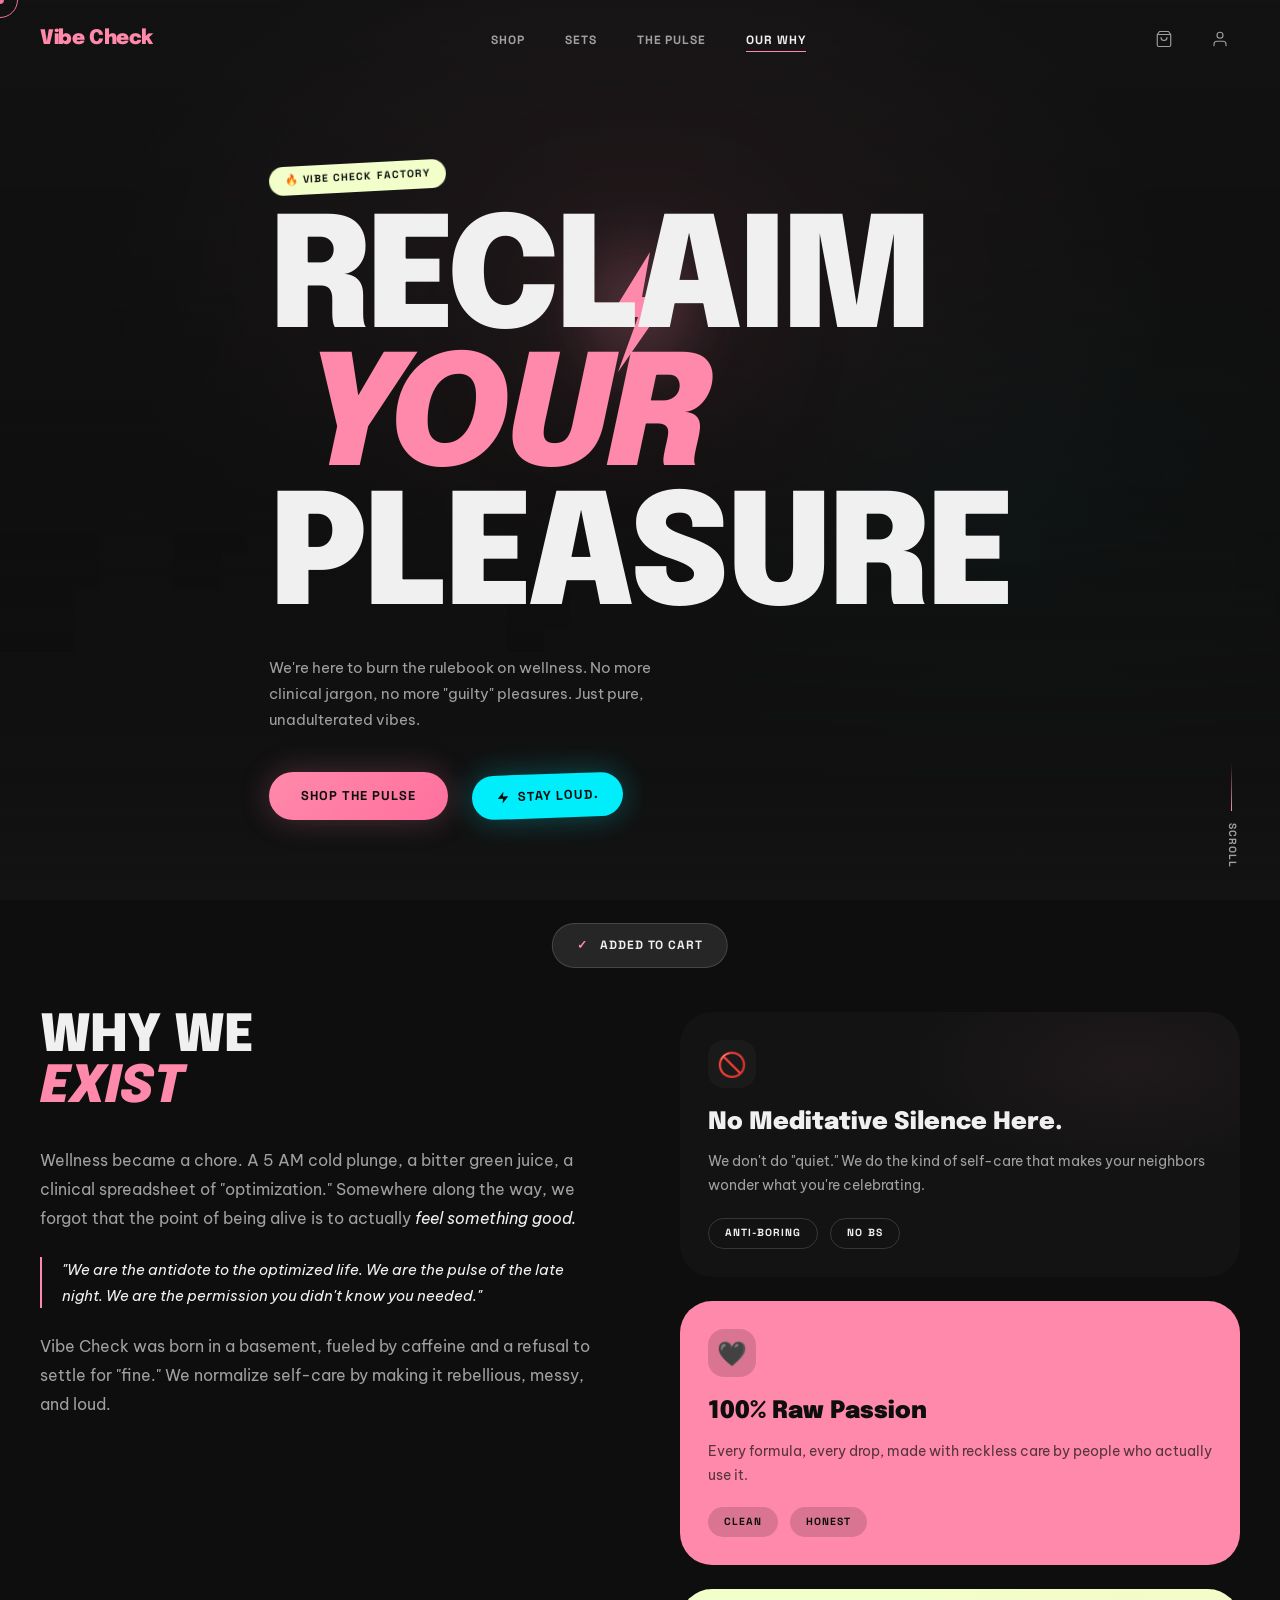
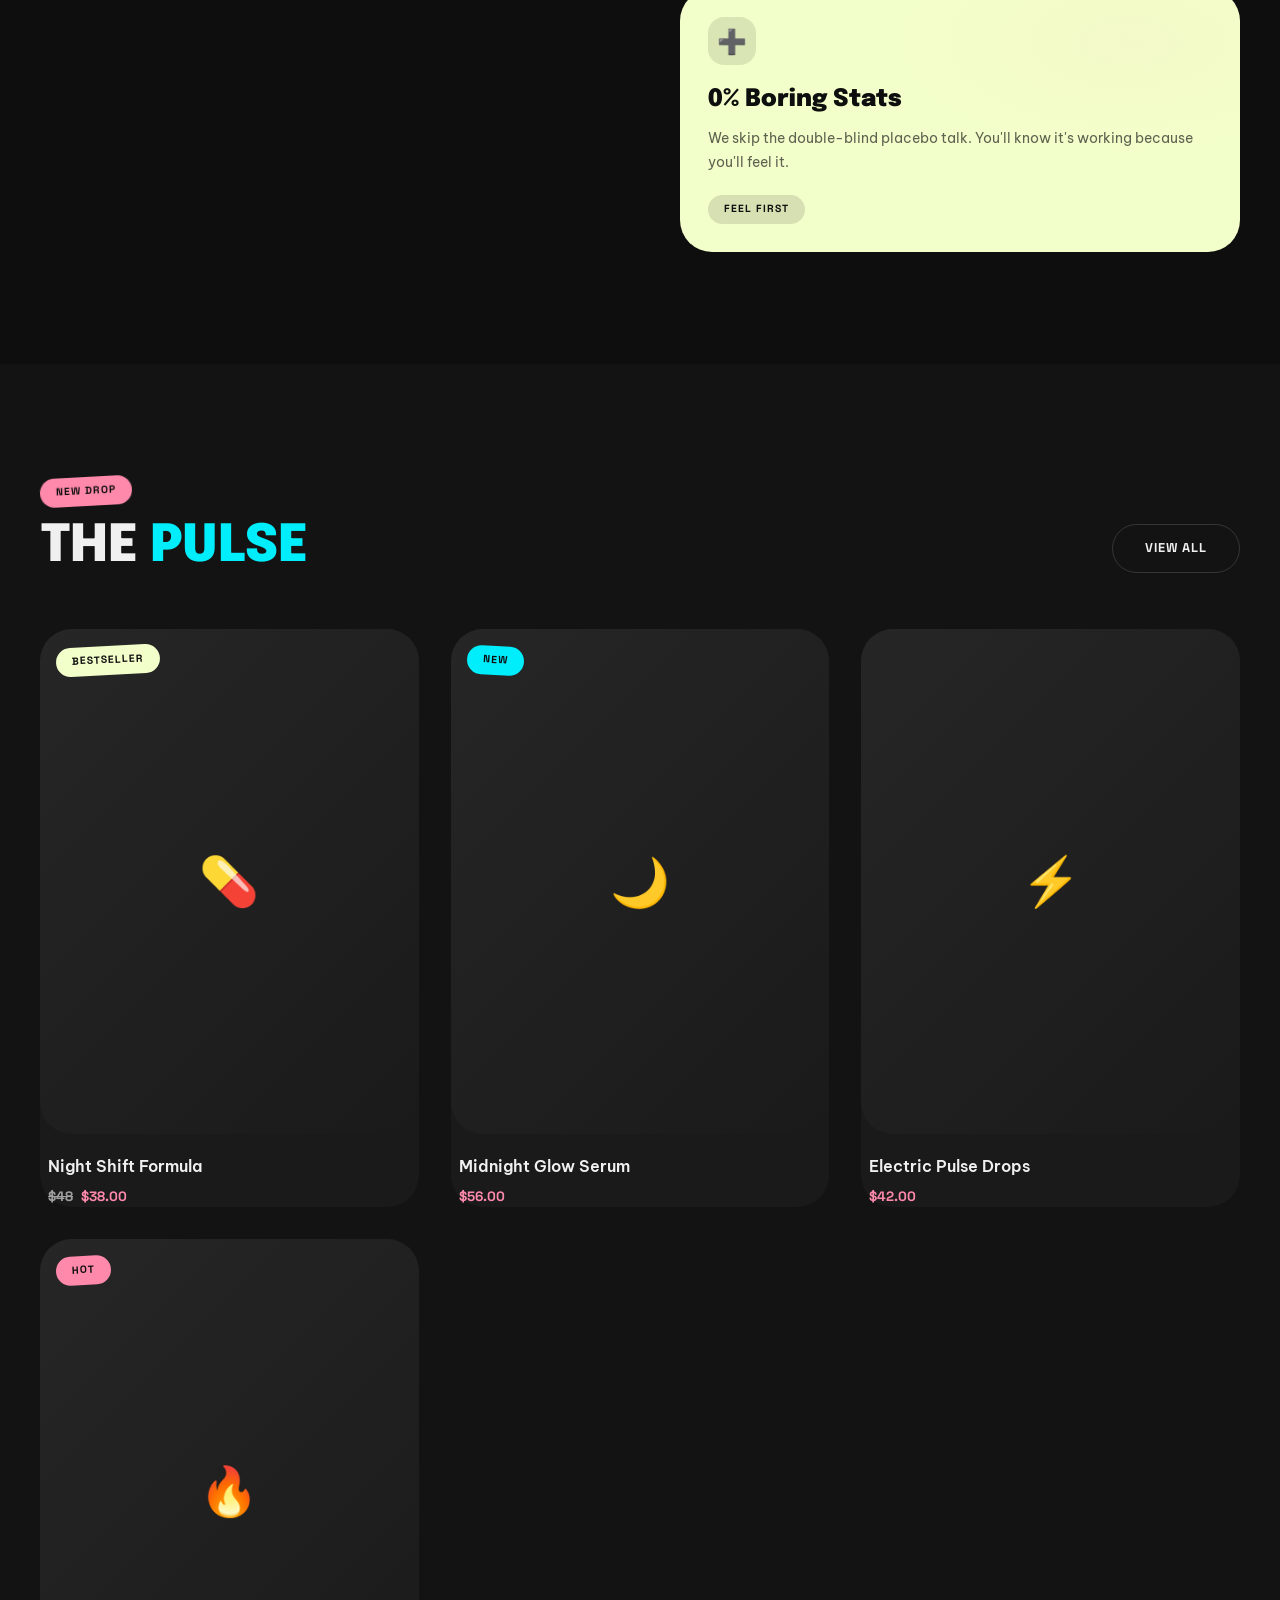
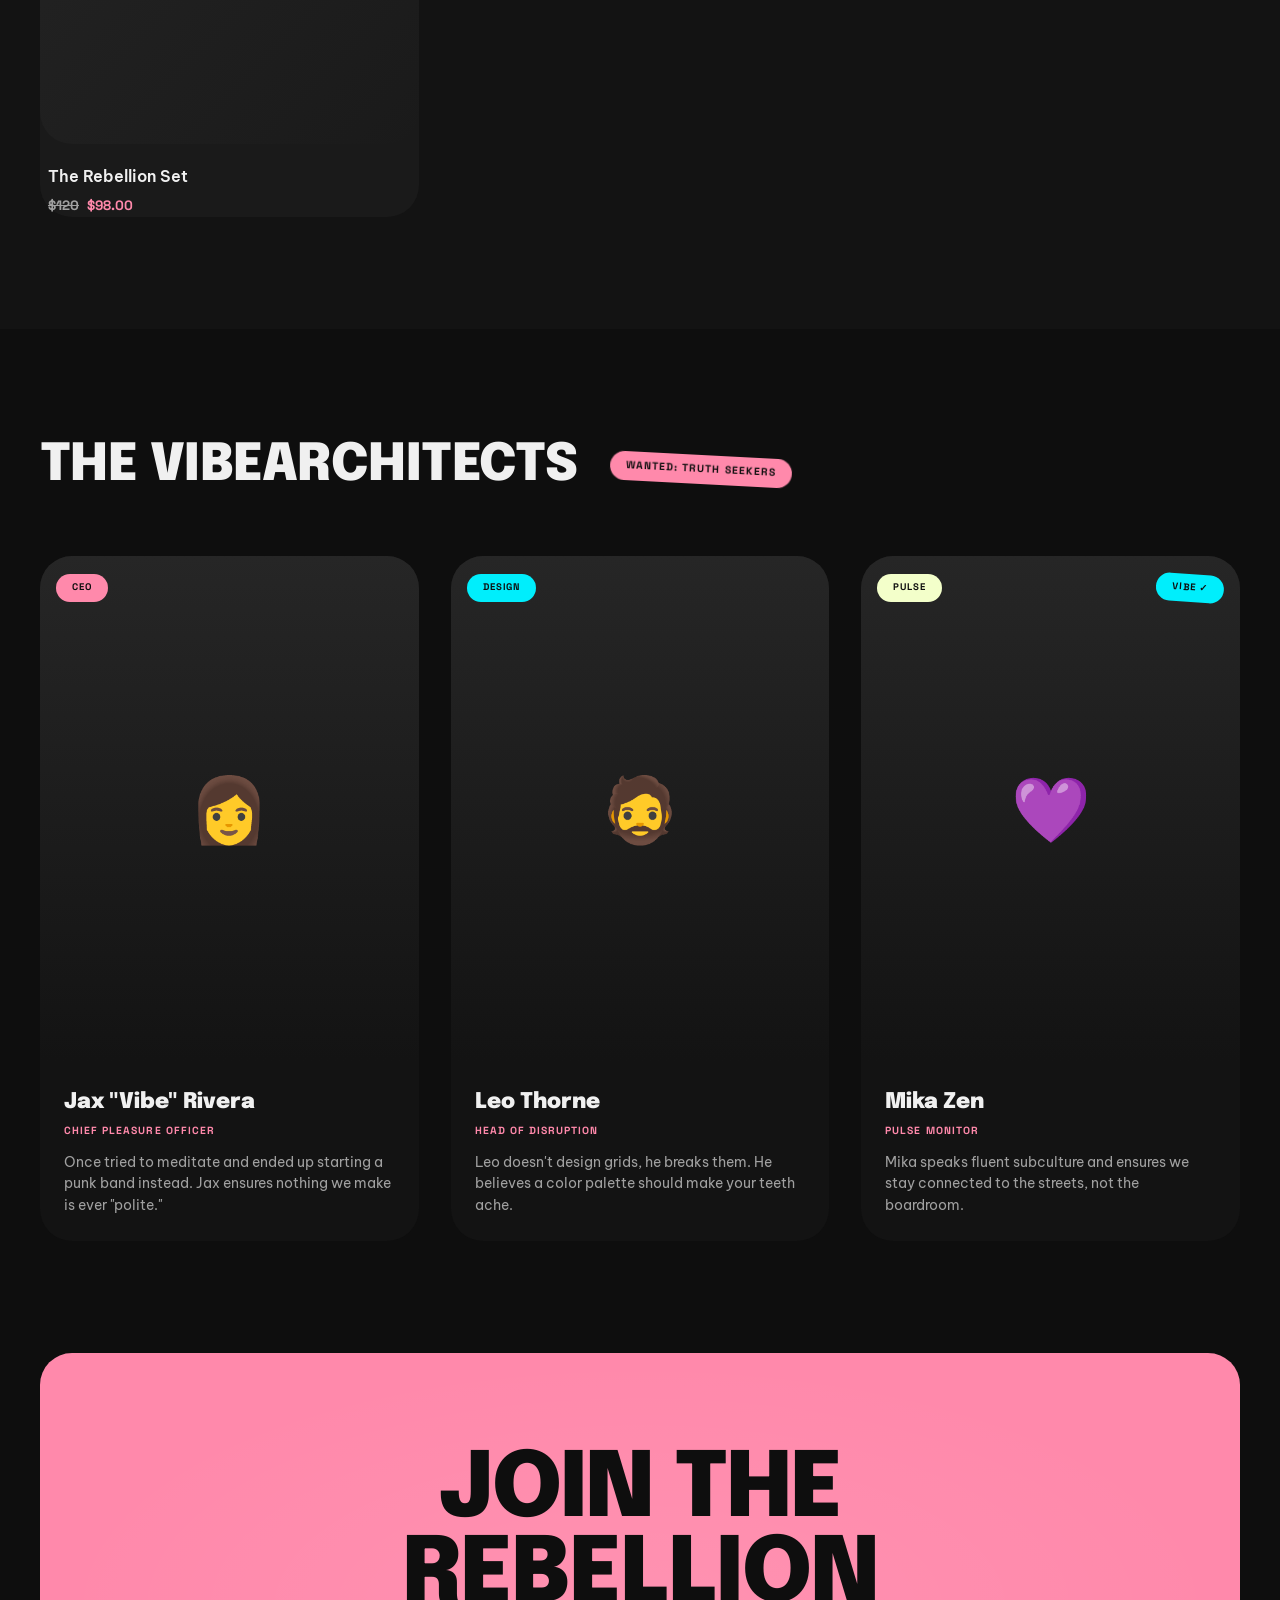
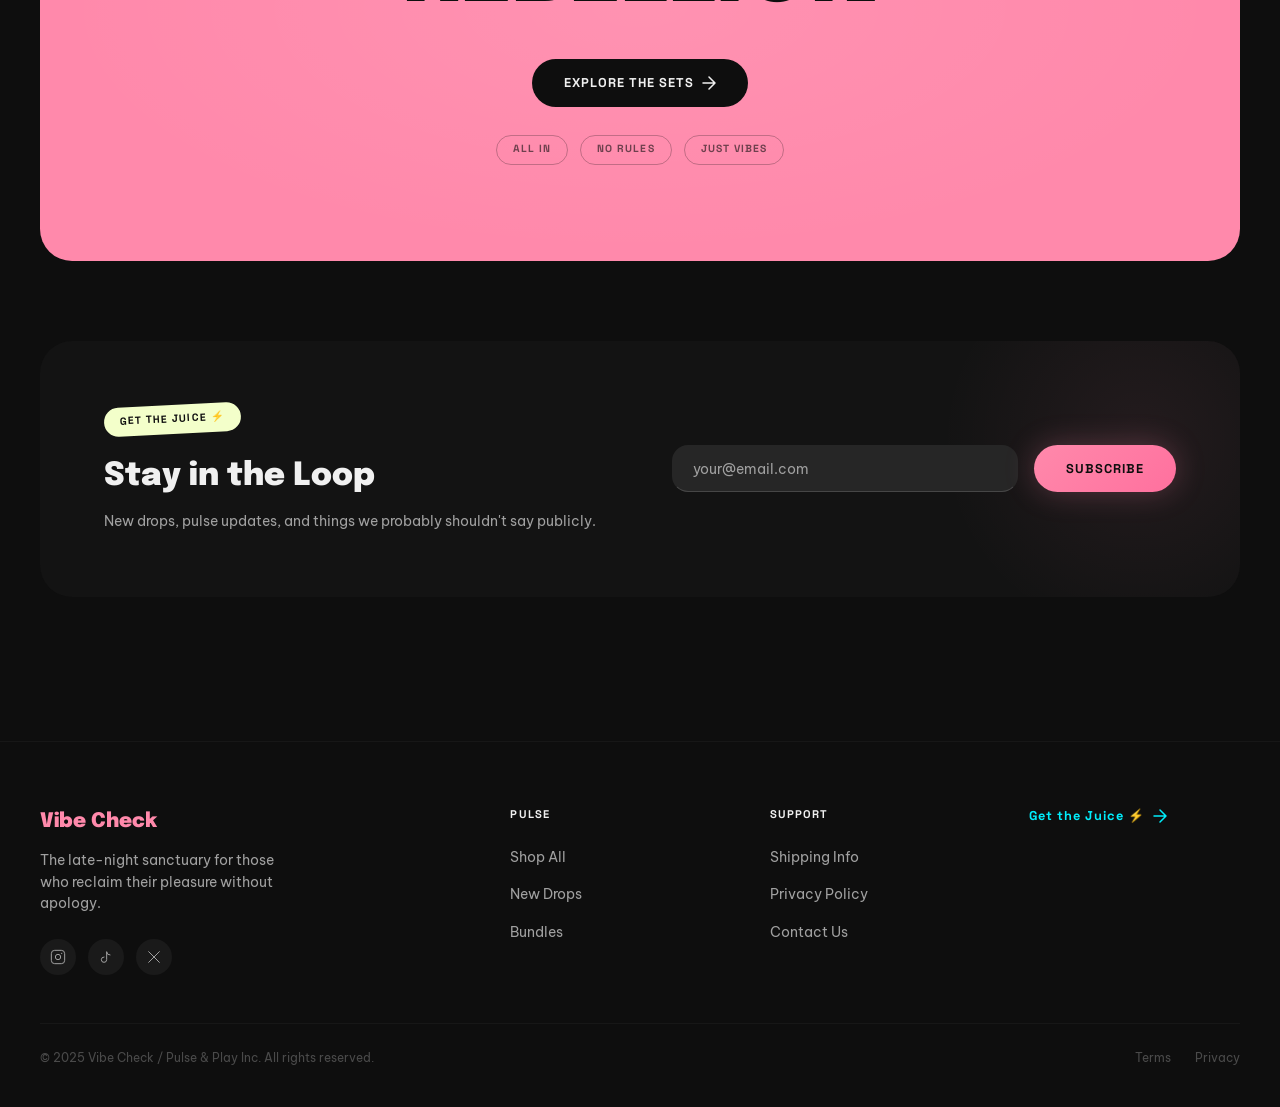
==== commit a07022d0: "Update index.html" ====
--- a/index.html
+++ b/index.html
@@ -1,292 +1,1254 @@
-<!DOCTYPE html><html class="dark" lang="en"><head>
-<meta charset="utf-8">
-<meta content="width=device-width, initial-scale=1.0" name="viewport">
-<link href="https://fonts.googleapis.com/css2?family=Epilogue:wght@700;800;900&amp;family=Be+Vietnam+Pro:wght@400;500;700&amp;family=Space+Grotesk:wght@500;700&amp;display=swap" rel="stylesheet">
-<link href="https://fonts.googleapis.com/css2?family=Material+Symbols+Outlined:wght,FILL@100..700,0..1&amp;display=swap" rel="stylesheet">
-<script src="https://cdn.tailwindcss.com?plugins=forms,container-queries"></script>
-<script id="tailwind-config">
-      tailwind.config = {
-        darkMode: "class",
-        theme: {
-          extend: {
-            "colors": {
-                    "surface-variant": "#262626",
-                    "error-container": "#a70138",
-                    "tertiary-fixed": "#cafd00",
-                    "surface-container-high": "#201f1f",
-                    "tertiary-dim": "#beee00",
-                    "on-tertiary-container": "#4a5e00",
-                    "on-primary": "#62002d",
-                    "on-tertiary-fixed-variant": "#526900",
-                    "on-error": "#490013",
-                    "outline": "#767575",
-                    "inverse-surface": "#fcf9f8",
-                    "on-primary-fixed-variant": "#5d002a",
-                    "tertiary-fixed-dim": "#beee00",
-                    "on-secondary-container": "#e3fdff",
-                    "on-primary-fixed": "#000000",
-                    "outline-variant": "#484847",
-                    "secondary-dim": "#00deec",
-                    "surface-container-highest": "#262626",
-                    "surface": "#0e0e0e",
-                    "on-surface": "#ffffff",
-                    "on-secondary-fixed-variant": "#005e64",
-                    "error-dim": "#d73357",
-                    "error": "#ff6e84",
-                    "surface-container": "#1a1919",
-                    "on-surface-variant": "#adaaaa",
-                    "on-secondary-fixed": "#003f43",
-                    "surface-container-lowest": "#000000",
-                    "primary-dim": "#e30071",
-                    "on-primary-container": "#4c0021",
-                    "surface-bright": "#2c2c2c",
-                    "surface-tint": "#ff89ab",
-                    "tertiary-container": "#cafd00",
-                    "surface-dim": "#0e0e0e",
-                    "primary-container": "#ff709e",
-                    "primary-fixed": "#ff709e",
-                    "secondary-fixed": "#00eefc",
-                    "on-tertiary-fixed": "#3a4a00",
-                    "secondary": "#00eefc",
-                    "on-secondary": "#005359",
-                    "background": "#0e0e0e",
-                    "on-tertiary": "#516700",
-                    "secondary-container": "#006970",
-                    "inverse-primary": "#bc005c",
-                    "primary": "#ff89ab",
-                    "secondary-fixed-dim": "#00deec",
-                    "on-background": "#ffffff",
-                    "surface-container-low": "#131313",
-                    "tertiary": "#f3ffca",
-                    "inverse-on-surface": "#565555",
-                    "on-error-container": "#ffb2b9",
-                    "primary-fixed-dim": "#ff5290"
-            },
-            "borderRadius": {
-                    "DEFAULT": "1rem",
-                    "lg": "2rem",
-                    "xl": "3rem",
-                    "full": "9999px"
-            },
-            "fontFamily": {
-                    "headline": ["Epilogue"],
-                    "body": ["Be Vietnam Pro"],
-                    "label": ["Space Grotesk"]
-            }
-          },
-        },
-      }
-    </script>
-<style>
-        .material-symbols-outlined {
-            font-variation-settings: 'FILL' 0, 'wght' 400, 'GRAD' 0, 'opsz' 24;
-        }
-        .glass-nav {
-            background: rgba(9, 9, 11, 0.6);
-            backdrop-filter: blur(24px);
-        }
-        .neon-glow-primary {
-            text-shadow: 0 0 10px #ff89ab;
-        }
-        .neon-glow-secondary {
-            box-shadow: 0 0 20px rgba(0, 238, 252, 0.2);
-        }
-        .sticker-rotate-left { transform: rotate(-5deg); }
-        .sticker-rotate-right { transform: rotate(3deg); }
-        .text-stroke {
-            -webkit-text-stroke: 1px #ff89ab;
-            color: transparent;
-        }
-    </style>
-<style>*, ::before, ::after{--tw-border-spacing-x:0;--tw-border-spacing-y:0;--tw-translate-x:0;--tw-translate-y:0;--tw-rotate:0;--tw-skew-x:0;--tw-skew-y:0;--tw-scale-x:1;--tw-scale-y:1;--tw-pan-x: ;--tw-pan-y: ;--tw-pinch-zoom: ;--tw-scroll-snap-strictness:proximity;--tw-gradient-from-position: ;--tw-gradient-via-position: ;--tw-gradient-to-position: ;--tw-ordinal: ;--tw-slashed-zero: ;--tw-numeric-figure: ;--tw-numeric-spacing: ;--tw-numeric-fraction: ;--tw-ring-inset: ;--tw-ring-offset-width:0px;--tw-ring-offset-color:#fff;--tw-ring-color:rgb(59 130 246 / 0.5);--tw-ring-offset-shadow:0 0 #0000;--tw-ring-shadow:0 0 #0000;--tw-shadow:0 0 #0000;--tw-shadow-colored:0 0 #0000;--tw-blur: ;--tw-brightness: ;--tw-contrast: ;--tw-grayscale: ;--tw-hue-rotate: ;--tw-invert: ;--tw-saturate: ;--tw-sepia: ;--tw-drop-shadow: ;--tw-backdrop-blur: ;--tw-backdrop-brightness: ;--tw-backdrop-contrast: ;--tw-backdrop-grayscale: ;--tw-backdrop-hue-rotate: ;--tw-backdrop-invert: ;--tw-backdrop-opacity: ;--tw-backdrop-saturate: ;--tw-backdrop-sepia: ;--tw-contain-size: ;--tw-contain-layout: ;--tw-contain-paint: ;--tw-contain-style: }::backdrop{--tw-border-spacing-x:0;--tw-border-spacing-y:0;--tw-translate-x:0;--tw-translate-y:0;--tw-rotate:0;--tw-skew-x:0;--tw-skew-y:0;--tw-scale-x:1;--tw-scale-y:1;--tw-pan-x: ;--tw-pan-y: ;--tw-pinch-zoom: ;--tw-scroll-snap-strictness:proximity;--tw-gradient-from-position: ;--tw-gradient-via-position: ;--tw-gradient-to-position: ;--tw-ordinal: ;--tw-slashed-zero: ;--tw-numeric-figure: ;--tw-numeric-spacing: ;--tw-numeric-fraction: ;--tw-ring-inset: ;--tw-ring-offset-width:0px;--tw-ring-offset-color:#fff;--tw-ring-color:rgb(59 130 246 / 0.5);--tw-ring-offset-shadow:0 0 #0000;--tw-ring-shadow:0 0 #0000;--tw-shadow:0 0 #0000;--tw-shadow-colored:0 0 #0000;--tw-blur: ;--tw-brightness: ;--tw-contrast: ;--tw-grayscale: ;--tw-hue-rotate: ;--tw-invert: ;--tw-saturate: ;--tw-sepia: ;--tw-drop-shadow: ;--tw-backdrop-blur: ;--tw-backdrop-brightness: ;--tw-backdrop-contrast: ;--tw-backdrop-grayscale: ;--tw-backdrop-hue-rotate: ;--tw-backdrop-invert: ;--tw-backdrop-opacity: ;--tw-backdrop-saturate: ;--tw-backdrop-sepia: ;--tw-contain-size: ;--tw-contain-layout: ;--tw-contain-paint: ;--tw-contain-style: }/* ! tailwindcss v3.4.17 | MIT License | https://tailwindcss.com */*,::after,::before{box-sizing:border-box;border-width:0;border-style:solid;border-color:#e5e7eb}::after,::before{--tw-content:''}:host,html{line-height:1.5;-webkit-text-size-adjust:100%;-moz-tab-size:4;tab-size:4;font-family:ui-sans-serif, system-ui, sans-serif, "Apple Color Emoji", "Segoe UI Emoji", "Segoe UI Symbol", "Noto Color Emoji";font-feature-settings:normal;font-variation-settings:normal;-webkit-tap-highlight-color:transparent}body{margin:0;line-height:inherit}hr{height:0;color:inherit;border-top-width:1px}abbr:where([title]){-webkit-text-decoration:underline dotted;text-decoration:underline dotted}h1,h2,h3,h4,h5,h6{font-size:inherit;font-weight:inherit}a{color:inherit;text-decoration:inherit}b,strong{font-weight:bolder}code,kbd,pre,samp{font-family:ui-monospace, SFMono-Regular, Menlo, Monaco, Consolas, "Liberation Mono", "Courier New", monospace;font-feature-settings:normal;font-variation-settings:normal;font-size:1em}small{font-size:80%}sub,sup{font-size:75%;line-height:0;position:relative;vertical-align:baseline}sub{bottom:-.25em}sup{top:-.5em}table{text-indent:0;border-color:inherit;border-collapse:collapse}button,input,optgroup,select,textarea{font-family:inherit;font-feature-settings:inherit;font-variation-settings:inherit;font-size:100%;font-weight:inherit;line-height:inherit;letter-spacing:inherit;color:inherit;margin:0;padding:0}button,select{text-transform:none}button,input:where([type=button]),input:where([type=reset]),input:where([type=submit]){-webkit-appearance:button;background-color:transparent;background-image:none}:-moz-focusring{outline:auto}:-moz-ui-invalid{box-shadow:none}progress{vertical-align:baseline}::-webkit-inner-spin-button,::-webkit-outer-spin-button{height:auto}[type=search]{-webkit-appearance:textfield;outline-offset:-2px}::-webkit-search-decoration{-webkit-appearance:none}::-webkit-file-upload-button{-webkit-appearance:button;font:inherit}summary{display:list-item}blockquote,dd,dl,figure,h1,h2,h3,h4,h5,h6,hr,p,pre{margin:0}fieldset{margin:0;padding:0}legend{padding:0}menu,ol,ul{list-style:none;margin:0;padding:0}dialog{padding:0}textarea{resize:vertical}input::placeholder,textarea::placeholder{opacity:1;color:#9ca3af}[role=button],button{cursor:pointer}:disabled{cursor:default}audio,canvas,embed,iframe,img,object,svg,video{display:block;vertical-align:middle}img,video{max-width:100%;height:auto}[hidden]:where(:not([hidden=until-found])){display:none}[type='text'],input:where(:not([type])),[type='email'],[type='url'],[type='password'],[type='number'],[type='date'],[type='datetime-local'],[type='month'],[type='search'],[type='tel'],[type='time'],[type='week'],[multiple],textarea,select{-webkit-appearance:none;appearance:none;background-color:#fff;border-color:#6b7280;border-width:1px;border-radius:0px;padding-top:0.5rem;padding-right:0.75rem;padding-bottom:0.5rem;padding-left:0.75rem;font-size:1rem;line-height:1.5rem;--tw-shadow:0 0 #0000;}[type='text']:focus, input:where(:not([type])):focus, [type='email']:focus, [type='url']:focus, [type='password']:focus, [type='number']:focus, [type='date']:focus, [type='datetime-local']:focus, [type='month']:focus, [type='search']:focus, [type='tel']:focus, [type='time']:focus, [type='week']:focus, [multiple]:focus, textarea:focus, select:focus{outline:2px solid transparent;outline-offset:2px;--tw-ring-inset:var(--tw-empty,/*!*/ /*!*/);--tw-ring-offset-width:0px;--tw-ring-offset-color:#fff;--tw-ring-color:#2563eb;--tw-ring-offset-shadow:var(--tw-ring-inset) 0 0 0 var(--tw-ring-offset-width) var(--tw-ring-offset-color);--tw-ring-shadow:var(--tw-ring-inset) 0 0 0 calc(1px + var(--tw-ring-offset-width)) var(--tw-ring-color);box-shadow:var(--tw-ring-offset-shadow), var(--tw-ring-shadow), var(--tw-shadow);border-color:#2563eb}input::placeholder,textarea::placeholder{color:#6b7280;opacity:1}::-webkit-datetime-edit-fields-wrapper{padding:0}::-webkit-date-and-time-value{min-height:1.5em;text-align:inherit}::-webkit-datetime-edit{display:inline-flex}::-webkit-datetime-edit,::-webkit-datetime-edit-year-field,::-webkit-datetime-edit-month-field,::-webkit-datetime-edit-day-field,::-webkit-datetime-edit-hour-field,::-webkit-datetime-edit-minute-field,::-webkit-datetime-edit-second-field,::-webkit-datetime-edit-millisecond-field,::-webkit-datetime-edit-meridiem-field{padding-top:0;padding-bottom:0}select{background-image:url("data:image/svg+xml,%3csvg xmlns='http://www.w3.org/2000/svg' fill='none' viewBox='0 0 20 20'%3e%3cpath stroke='%236b7280' stroke-linecap='round' stroke-linejoin='round' stroke-width='1.5' d='M6 8l4 4 4-4'/%3e%3c/svg%3e");background-position:right 0.5rem center;background-repeat:no-repeat;background-size:1.5em 1.5em;padding-right:2.5rem;print-color-adjust:exact}[multiple],[size]:where(select:not([size="1"])){background-image:initial;background-position:initial;background-repeat:unset;background-size:initial;padding-right:0.75rem;print-color-adjust:unset}[type='checkbox'],[type='radio']{-webkit-appearance:none;appearance:none;padding:0;print-color-adjust:exact;display:inline-block;vertical-align:middle;background-origin:border-box;-webkit-user-select:none;user-select:none;flex-shrink:0;height:1rem;width:1rem;color:#2563eb;background-color:#fff;border-color:#6b7280;border-width:1px;--tw-shadow:0 0 #0000}[type='checkbox']{border-radius:0px}[type='radio']{border-radius:100%}[type='checkbox']:focus,[type='radio']:focus{outline:2px solid transparent;outline-offset:2px;--tw-ring-inset:var(--tw-empty,/*!*/ /*!*/);--tw-ring-offset-width:2px;--tw-ring-offset-color:#fff;--tw-ring-color:#2563eb;--tw-ring-offset-shadow:var(--tw-ring-inset) 0 0 0 var(--tw-ring-offset-width) var(--tw-ring-offset-color);--tw-ring-shadow:var(--tw-ring-inset) 0 0 0 calc(2px + var(--tw-ring-offset-width)) var(--tw-ring-color);box-shadow:var(--tw-ring-offset-shadow), var(--tw-ring-shadow), var(--tw-shadow)}[type='checkbox']:checked,[type='radio']:checked{border-color:transparent;background-color:currentColor;background-size:100% 100%;background-position:center;background-repeat:no-repeat}[type='checkbox']:checked{background-image:url("data:image/svg+xml,%3csvg viewBox='0 0 16 16' fill='white' xmlns='http://www.w3.org/2000/svg'%3e%3cpath d='M12.207 4.793a1 1 0 010 1.414l-5 5a1 1 0 01-1.414 0l-2-2a1 1 0 011.414-1.414L6.5 9.086l4.293-4.293a1 1 0 011.414 0z'/%3e%3c/svg%3e");}@media (forced-colors: active) {[type='checkbox']:checked{-webkit-appearance:auto;appearance:auto}}[type='radio']:checked{background-image:url("data:image/svg+xml,%3csvg viewBox='0 0 16 16' fill='white' xmlns='http://www.w3.org/2000/svg'%3e%3ccircle cx='8' cy='8' r='3'/%3e%3c/svg%3e");}@media (forced-colors: active) {[type='radio']:checked{-webkit-appearance:auto;appearance:auto}}[type='checkbox']:checked:hover,[type='checkbox']:checked:focus,[type='radio']:checked:hover,[type='radio']:checked:focus{border-color:transparent;background-color:currentColor}[type='checkbox']:indeterminate{background-image:url("data:image/svg+xml,%3csvg xmlns='http://www.w3.org/2000/svg' fill='none' viewBox='0 0 16 16'%3e%3cpath stroke='white' stroke-linecap='round' stroke-linejoin='round' stroke-width='2' d='M4 8h8'/%3e%3c/svg%3e");border-color:transparent;background-color:currentColor;background-size:100% 100%;background-position:center;background-repeat:no-repeat;}@media (forced-colors: active) {[type='checkbox']:indeterminate{-webkit-appearance:auto;appearance:auto}}[type='checkbox']:indeterminate:hover,[type='checkbox']:indeterminate:focus{border-color:transparent;background-color:currentColor}[type='file']{background:unset;border-color:inherit;border-width:0;border-radius:0;padding:0;font-size:unset;line-height:inherit}[type='file']:focus{outline:1px solid ButtonText;outline:1px auto -webkit-focus-ring-color}.fixed{position:fixed}.absolute{position:absolute}.relative{position:relative}.inset-0{inset:0px}.-left-20{left:-5rem}.-left-8{left:-2rem}.-right-20{right:-5rem}.-right-4{right:-1rem}.-top-10{top:-2.5rem}.-top-12{top:-3rem}.-top-4{top:-1rem}.bottom-10{bottom:2.5rem}.left-0{left:0px}.left-4{left:1rem}.right-10{right:2.5rem}.top-0{top:0px}.top-4{top:1rem}.top-40{top:10rem}.z-10{z-index:10}.z-50{z-index:50}.col-span-2{grid-column:span 2 / span 2}.mx-auto{margin-left:auto;margin-right:auto}.mb-12{margin-bottom:3rem}.mb-2{margin-bottom:0.5rem}.mb-20{margin-bottom:5rem}.mb-4{margin-bottom:1rem}.mb-6{margin-bottom:1.5rem}.mb-8{margin-bottom:2rem}.mt-12{margin-top:3rem}.mt-16{margin-top:4rem}.inline-block{display:inline-block}.flex{display:flex}.grid{display:grid}.hidden{display:none}.aspect-\[4\/5\]{aspect-ratio:4/5}.h-24{height:6rem}.h-64{height:16rem}.h-80{height:20rem}.h-96{height:24rem}.h-\[400px\]{height:400px}.h-full{height:100%}.w-24{width:6rem}.w-80{width:20rem}.w-96{width:24rem}.w-full{width:100%}.max-w-4xl{max-width:56rem}.max-w-\[1200px\]{max-width:1200px}.max-w-\[1440px\]{max-width:1440px}.max-w-xl{max-width:36rem}.max-w-xs{max-width:20rem}.cursor-pointer{cursor:pointer}.grid-cols-1{grid-template-columns:repeat(1, minmax(0, 1fr))}.grid-cols-2{grid-template-columns:repeat(2, minmax(0, 1fr))}.flex-col{flex-direction:column}.items-start{align-items:flex-start}.items-end{align-items:flex-end}.items-center{align-items:center}.justify-end{justify-content:flex-end}.justify-center{justify-content:center}.justify-between{justify-content:space-between}.gap-12{gap:3rem}.gap-20{gap:5rem}.gap-4{gap:1rem}.gap-6{gap:1.5rem}.gap-8{gap:2rem}.space-y-2 > :not([hidden]) ~ :not([hidden]){--tw-space-y-reverse:0;margin-top:calc(0.5rem * calc(1 - var(--tw-space-y-reverse)));margin-bottom:calc(0.5rem * var(--tw-space-y-reverse))}.space-y-4 > :not([hidden]) ~ :not([hidden]){--tw-space-y-reverse:0;margin-top:calc(1rem * calc(1 - var(--tw-space-y-reverse)));margin-bottom:calc(1rem * var(--tw-space-y-reverse))}.space-y-6 > :not([hidden]) ~ :not([hidden]){--tw-space-y-reverse:0;margin-top:calc(1.5rem * calc(1 - var(--tw-space-y-reverse)));margin-bottom:calc(1.5rem * var(--tw-space-y-reverse))}.space-y-8 > :not([hidden]) ~ :not([hidden]){--tw-space-y-reverse:0;margin-top:calc(2rem * calc(1 - var(--tw-space-y-reverse)));margin-bottom:calc(2rem * var(--tw-space-y-reverse))}.overflow-hidden{overflow:hidden}.overflow-x-hidden{overflow-x:hidden}.rounded{border-radius:1rem}.rounded-full{border-radius:9999px}.rounded-xl{border-radius:3rem}.border{border-width:1px}.border-b-2{border-bottom-width:2px}.border-l-4{border-left-width:4px}.border-t{border-top-width:1px}.border-pink-500{--tw-border-opacity:1;border-color:rgb(236 72 153 / var(--tw-border-opacity, 1))}.border-secondary{--tw-border-opacity:1;border-color:rgb(0 238 252 / var(--tw-border-opacity, 1))}.border-white\/20{border-color:rgb(255 255 255 / 0.2)}.border-zinc-800\/30{border-color:rgb(39 39 42 / 0.3)}.bg-primary{--tw-bg-opacity:1;background-color:rgb(255 137 171 / var(--tw-bg-opacity, 1))}.bg-primary\/10{background-color:rgb(255 137 171 / 0.1)}.bg-secondary{--tw-bg-opacity:1;background-color:rgb(0 238 252 / var(--tw-bg-opacity, 1))}.bg-secondary\/10{background-color:rgb(0 238 252 / 0.1)}.bg-secondary\/20{background-color:rgb(0 238 252 / 0.2)}.bg-surface{--tw-bg-opacity:1;background-color:rgb(14 14 14 / var(--tw-bg-opacity, 1))}.bg-surface-container-high{--tw-bg-opacity:1;background-color:rgb(32 31 31 / var(--tw-bg-opacity, 1))}.bg-surface-container-highest{--tw-bg-opacity:1;background-color:rgb(38 38 38 / var(--tw-bg-opacity, 1))}.bg-surface-container-low{--tw-bg-opacity:1;background-color:rgb(19 19 19 / var(--tw-bg-opacity, 1))}.bg-tertiary{--tw-bg-opacity:1;background-color:rgb(243 255 202 / var(--tw-bg-opacity, 1))}.bg-white\/10{background-color:rgb(255 255 255 / 0.1)}.bg-zinc-950{--tw-bg-opacity:1;background-color:rgb(9 9 11 / var(--tw-bg-opacity, 1))}.bg-zinc-950\/60{background-color:rgb(9 9 11 / 0.6)}.bg-\[url\(\'https\:\/\/www\.transparenttextures\.com\/patterns\/carbon-fibre\.png\'\)\]{background-image:url('https://www.transparenttextures.com/patterns/carbon-fibre.png')}.bg-gradient-to-br{background-image:linear-gradient(to bottom right, var(--tw-gradient-stops))}.from-primary{--tw-gradient-from:#ff89ab var(--tw-gradient-from-position);--tw-gradient-to:rgb(255 137 171 / 0) var(--tw-gradient-to-position);--tw-gradient-stops:var(--tw-gradient-from), var(--tw-gradient-to)}.to-primary-container{--tw-gradient-to:#ff709e var(--tw-gradient-to-position)}.object-cover{object-fit:cover}.p-12{padding:3rem}.p-4{padding:1rem}.p-6{padding:1.5rem}.p-8{padding:2rem}.px-12{padding-left:3rem;padding-right:3rem}.px-2{padding-left:0.5rem;padding-right:0.5rem}.px-4{padding-left:1rem;padding-right:1rem}.px-6{padding-left:1.5rem;padding-right:1.5rem}.px-8{padding-left:2rem;padding-right:2rem}.py-1{padding-top:0.25rem;padding-bottom:0.25rem}.py-2{padding-top:0.5rem;padding-bottom:0.5rem}.py-20{padding-top:5rem;padding-bottom:5rem}.py-3{padding-top:0.75rem;padding-bottom:0.75rem}.py-32{padding-top:8rem;padding-bottom:8rem}.py-4{padding-top:1rem;padding-bottom:1rem}.py-5{padding-top:1.25rem;padding-bottom:1.25rem}.pb-1{padding-bottom:0.25rem}.pb-10{padding-bottom:2.5rem}.pl-6{padding-left:1.5rem}.pt-20{padding-top:5rem}.pt-24{padding-top:6rem}.text-center{text-align:center}.font-body{font-family:Be Vietnam Pro}.font-headline{font-family:Epilogue}.font-label{font-family:Space Grotesk}.text-2xl{font-size:1.5rem;line-height:2rem}.text-3xl{font-size:1.875rem;line-height:2.25rem}.text-4xl{font-size:2.25rem;line-height:2.5rem}.text-5xl{font-size:3rem;line-height:1}.text-6xl{font-size:3.75rem;line-height:1}.text-9xl{font-size:8rem;line-height:1}.text-\[10px\]{font-size:10px}.text-lg{font-size:1.125rem;line-height:1.75rem}.text-sm{font-size:0.875rem;line-height:1.25rem}.text-xl{font-size:1.25rem;line-height:1.75rem}.text-xs{font-size:0.75rem;line-height:1rem}.font-black{font-weight:900}.font-bold{font-weight:700}.font-extrabold{font-weight:800}.font-medium{font-weight:500}.uppercase{text-transform:uppercase}.italic{font-style:italic}.leading-\[0\.85\]{line-height:0.85}.leading-none{line-height:1}.leading-relaxed{line-height:1.625}.leading-tight{line-height:1.25}.tracking-tighter{letter-spacing:-0.05em}.tracking-widest{letter-spacing:0.1em}.text-black{--tw-text-opacity:1;color:rgb(0 0 0 / var(--tw-text-opacity, 1))}.text-lime-300{--tw-text-opacity:1;color:rgb(190 242 100 / var(--tw-text-opacity, 1))}.text-on-primary{--tw-text-opacity:1;color:rgb(98 0 45 / var(--tw-text-opacity, 1))}.text-on-secondary{--tw-text-opacity:1;color:rgb(0 83 89 / var(--tw-text-opacity, 1))}.text-on-surface{--tw-text-opacity:1;color:rgb(255 255 255 / var(--tw-text-opacity, 1))}.text-on-surface-variant{--tw-text-opacity:1;color:rgb(173 170 170 / var(--tw-text-opacity, 1))}.text-on-tertiary{--tw-text-opacity:1;color:rgb(81 103 0 / var(--tw-text-opacity, 1))}.text-on-tertiary-container{--tw-text-opacity:1;color:rgb(74 94 0 / var(--tw-text-opacity, 1))}.text-pink-500{--tw-text-opacity:1;color:rgb(236 72 153 / var(--tw-text-opacity, 1))}.text-primary{--tw-text-opacity:1;color:rgb(255 137 171 / var(--tw-text-opacity, 1))}.text-secondary{--tw-text-opacity:1;color:rgb(0 238 252 / var(--tw-text-opacity, 1))}.text-tertiary{--tw-text-opacity:1;color:rgb(243 255 202 / var(--tw-text-opacity, 1))}.text-white{--tw-text-opacity:1;color:rgb(255 255 255 / var(--tw-text-opacity, 1))}.text-zinc-400{--tw-text-opacity:1;color:rgb(161 161 170 / var(--tw-text-opacity, 1))}.text-zinc-500{--tw-text-opacity:1;color:rgb(113 113 122 / var(--tw-text-opacity, 1))}.text-zinc-600{--tw-text-opacity:1;color:rgb(82 82 91 / var(--tw-text-opacity, 1))}.underline{-webkit-text-decoration-line:underline;text-decoration-line:underline}.opacity-20{opacity:0.2}.opacity-60{opacity:0.6}.opacity-80{opacity:0.8}.shadow-2xl{--tw-shadow:0 25px 50px -12px rgb(0 0 0 / 0.25);--tw-shadow-colored:0 25px 50px -12px var(--tw-shadow-color);box-shadow:var(--tw-ring-offset-shadow, 0 0 #0000), var(--tw-ring-shadow, 0 0 #0000), var(--tw-shadow)}.blur-\[100px\]{--tw-blur:blur(100px);filter:var(--tw-blur) var(--tw-brightness) var(--tw-contrast) var(--tw-grayscale) var(--tw-hue-rotate) var(--tw-invert) var(--tw-saturate) var(--tw-sepia) var(--tw-drop-shadow)}.blur-\[120px\]{--tw-blur:blur(120px);filter:var(--tw-blur) var(--tw-brightness) var(--tw-contrast) var(--tw-grayscale) var(--tw-hue-rotate) var(--tw-invert) var(--tw-saturate) var(--tw-sepia) var(--tw-drop-shadow)}.blur-xl{--tw-blur:blur(24px);filter:var(--tw-blur) var(--tw-brightness) var(--tw-contrast) var(--tw-grayscale) var(--tw-hue-rotate) var(--tw-invert) var(--tw-saturate) var(--tw-sepia) var(--tw-drop-shadow)}.contrast-125{--tw-contrast:contrast(1.25);filter:var(--tw-blur) var(--tw-brightness) var(--tw-contrast) var(--tw-grayscale) var(--tw-hue-rotate) var(--tw-invert) var(--tw-saturate) var(--tw-sepia) var(--tw-drop-shadow)}.grayscale{--tw-grayscale:grayscale(100%);filter:var(--tw-blur) var(--tw-brightness) var(--tw-contrast) var(--tw-grayscale) var(--tw-hue-rotate) var(--tw-invert) var(--tw-saturate) var(--tw-sepia) var(--tw-drop-shadow)}.backdrop-blur-xl{--tw-backdrop-blur:blur(24px);-webkit-backdrop-filter:var(--tw-backdrop-blur) var(--tw-backdrop-brightness) var(--tw-backdrop-contrast) var(--tw-backdrop-grayscale) var(--tw-backdrop-hue-rotate) var(--tw-backdrop-invert) var(--tw-backdrop-opacity) var(--tw-backdrop-saturate) var(--tw-backdrop-sepia);backdrop-filter:var(--tw-backdrop-blur) var(--tw-backdrop-brightness) var(--tw-backdrop-contrast) var(--tw-backdrop-grayscale) var(--tw-backdrop-hue-rotate) var(--tw-backdrop-invert) var(--tw-backdrop-opacity) var(--tw-backdrop-saturate) var(--tw-backdrop-sepia)}.transition-all{transition-property:all;transition-timing-function:cubic-bezier(0.4, 0, 0.2, 1);transition-duration:150ms}.transition-colors{transition-property:color, background-color, border-color, fill, stroke, -webkit-text-decoration-color;transition-property:color, background-color, border-color, text-decoration-color, fill, stroke;transition-property:color, background-color, border-color, text-decoration-color, fill, stroke, -webkit-text-decoration-color;transition-timing-function:cubic-bezier(0.4, 0, 0.2, 1);transition-duration:150ms}.transition-transform{transition-property:transform;transition-timing-function:cubic-bezier(0.4, 0, 0.2, 1);transition-duration:150ms}.duration-300{transition-duration:300ms}.duration-500{transition-duration:500ms}.duration-700{transition-duration:700ms}.selection\:bg-primary *::selection{--tw-bg-opacity:1;background-color:rgb(255 137 171 / var(--tw-bg-opacity, 1))}.selection\:text-on-primary *::selection{--tw-text-opacity:1;color:rgb(98 0 45 / var(--tw-text-opacity, 1))}.selection\:bg-primary::selection{--tw-bg-opacity:1;background-color:rgb(255 137 171 / var(--tw-bg-opacity, 1))}.selection\:text-on-primary::selection{--tw-text-opacity:1;color:rgb(98 0 45 / var(--tw-text-opacity, 1))}.hover\:translate-x-1:hover{--tw-translate-x:0.25rem;transform:translate(var(--tw-translate-x), var(--tw-translate-y)) rotate(var(--tw-rotate)) skewX(var(--tw-skew-x)) skewY(var(--tw-skew-y)) scaleX(var(--tw-scale-x)) scaleY(var(--tw-scale-y))}.hover\:scale-105:hover{--tw-scale-x:1.05;--tw-scale-y:1.05;transform:translate(var(--tw-translate-x), var(--tw-translate-y)) rotate(var(--tw-rotate)) skewX(var(--tw-skew-x)) skewY(var(--tw-skew-y)) scaleX(var(--tw-scale-x)) scaleY(var(--tw-scale-y))}.hover\:text-cyan-400:hover{--tw-text-opacity:1;color:rgb(34 211 238 / var(--tw-text-opacity, 1))}.hover\:text-pink-400:hover{--tw-text-opacity:1;color:rgb(244 114 182 / var(--tw-text-opacity, 1))}.hover\:drop-shadow-\[0_0_10px_\#ff89ab\]:hover{--tw-drop-shadow:drop-shadow(0 0 10px #ff89ab);filter:var(--tw-blur) var(--tw-brightness) var(--tw-contrast) var(--tw-grayscale) var(--tw-hue-rotate) var(--tw-invert) var(--tw-saturate) var(--tw-sepia) var(--tw-drop-shadow)}.group:hover .group-hover\:scale-105{--tw-scale-x:1.05;--tw-scale-y:1.05;transform:translate(var(--tw-translate-x), var(--tw-translate-y)) rotate(var(--tw-rotate)) skewX(var(--tw-skew-x)) skewY(var(--tw-skew-y)) scaleX(var(--tw-scale-x)) scaleY(var(--tw-scale-y))}.group:hover .group-hover\:grayscale-0{--tw-grayscale:grayscale(0);filter:var(--tw-blur) var(--tw-brightness) var(--tw-contrast) var(--tw-grayscale) var(--tw-hue-rotate) var(--tw-invert) var(--tw-saturate) var(--tw-sepia) var(--tw-drop-shadow)}@media (min-width: 768px){.md\:-left-20{left:-5rem}.md\:mt-0{margin-top:0px}.md\:mt-24{margin-top:6rem}.md\:flex{display:flex}.md\:grid-cols-2{grid-template-columns:repeat(2, minmax(0, 1fr))}.md\:grid-cols-3{grid-template-columns:repeat(3, minmax(0, 1fr))}.md\:flex-row{flex-direction:row}.md\:items-end{align-items:flex-end}.md\:p-24{padding:6rem}.md\:py-32{padding-top:8rem;padding-bottom:8rem}.md\:text-7xl{font-size:4.5rem;line-height:1}.md\:text-8xl{font-size:6rem;line-height:1}.md\:text-\[8rem\]{font-size:8rem}.md\:text-xl{font-size:1.25rem;line-height:1.75rem}}</style></head>
-<body class="bg-surface text-on-surface font-body selection:bg-primary selection:text-on-primary" data-mode="connect">
-<!-- TopNavBar -->
-<nav class="fixed top-0 w-full z-50 bg-zinc-950/60 backdrop-blur-xl">
-<div class="flex justify-between items-center px-8 py-4 max-w-[1440px] mx-auto">
-<div class="text-2xl font-black italic tracking-tighter text-pink-500 hover:drop-shadow-[0_0_10px_#ff89ab] transition-all cursor-pointer">
-                Vibe Check
-            </div>
-<div class="hidden md:flex items-center gap-8 font-label text-sm tracking-widest">
-<a class="text-zinc-400 hover:text-cyan-400 transition-colors" href="#">Shop</a>
-<a class="text-zinc-400 hover:text-cyan-400 transition-colors" href="#">Sets</a>
-<a class="text-zinc-400 hover:text-cyan-400 transition-colors" href="#">The Pulse</a>
-<a class="text-pink-500 border-b-2 border-pink-500 pb-1" href="#">Our Why</a>
+<!DOCTYPE html>
+<html lang="en">
+<head>
+  <meta charset="UTF-8" />
+  <meta name="viewport" content="width=device-width, initial-scale=1.0" />
+  <title>Vibe Check — Reclaim Your Pleasure</title>
+  <meta name="description" content="The late-night sanctuary for those who reclaim their pleasure without apology. No clinical jargon, no guilty pleasures — just pure, unadulterated vibes." />
+  <meta property="og:title" content="Vibe Check — Reclaim Your Pleasure" />
+  <meta property="og:description" content="We're here to burn the rulebook on wellness." />
+  <meta property="og:type" content="website" />
+
+  <!-- Fonts -->
+  <link rel="preconnect" href="https://fonts.googleapis.com" />
+  <link rel="preconnect" href="https://fonts.gstatic.com" crossorigin />
+  <link href="https://fonts.googleapis.com/css2?family=Epilogue:ital,wght@0,400;0,700;0,900;1,900&family=Be+Vietnam+Pro:wght@300;400;500;600&family=Space+Grotesk:wght@400;500;700&display=swap" rel="stylesheet" />
+
+  <style>
+    /* ==========================================
+       DESIGN TOKENS
+    ========================================== */
+    :root {
+      --primary: #ff89ab;
+      --primary-dim: #e30071;
+      --primary-container: #ff709e;
+      --secondary: #00eefc;
+      --tertiary: #f3ffca;
+      --surface: #0e0e0e;
+      --surface-container-low: #131313;
+      --surface-container: #1a1a1a;
+      --surface-container-high: #202020;
+      --surface-container-highest: #262626;
+      --outline-variant: rgba(255,255,255,0.15);
+      --on-surface: #f0f0f0;
+      --on-surface-variant: #a0a0a0;
+      --font-display: 'Epilogue', sans-serif;
+      --font-body: 'Be Vietnam Pro', sans-serif;
+      --font-label: 'Space Grotesk', sans-serif;
+      --radius-sm: 0.5rem;
+      --radius-md: 1rem;
+      --radius-lg: 1.5rem;
+      --radius-xl: 2rem;
+      --radius-full: 999px;
+      --transition: 0.3s cubic-bezier(0.4, 0, 0.2, 1);
+    }
+
+    /* ==========================================
+       RESET
+    ========================================== */
+    *, *::before, *::after { box-sizing: border-box; margin: 0; padding: 0; }
+    html { scroll-behavior: smooth; }
+    body {
+      background: var(--surface);
+      color: var(--on-surface);
+      font-family: var(--font-body);
+      font-size: 1rem;
+      line-height: 1.6;
+      overflow-x: hidden;
+      cursor: none;
+    }
+    a { color: inherit; text-decoration: none; }
+    img { display: block; max-width: 100%; }
+    button { cursor: none; border: none; background: none; font-family: inherit; }
+
+    /* ==========================================
+       CUSTOM CURSOR
+    ========================================== */
+    .cursor {
+      position: fixed; top: 0; left: 0; z-index: 9999;
+      pointer-events: none;
+      mix-blend-mode: difference;
+    }
+    .cursor-dot {
+      width: 8px; height: 8px;
+      background: var(--primary);
+      border-radius: 50%;
+      transform: translate(-50%, -50%);
+      transition: transform 0.1s;
+    }
+    .cursor-ring {
+      position: fixed; top: 0; left: 0; z-index: 9998;
+      width: 36px; height: 36px;
+      border: 1.5px solid var(--primary);
+      border-radius: 50%;
+      transform: translate(-50%, -50%);
+      pointer-events: none;
+      transition: transform 0.18s ease, width 0.3s, height 0.3s, border-color 0.3s;
+      mix-blend-mode: difference;
+    }
+    .cursor-ring.hovered {
+      width: 56px; height: 56px;
+      border-color: var(--secondary);
+    }
+
+    /* ==========================================
+       TYPOGRAPHY SCALE
+    ========================================== */
+    .display-xl { font-family: var(--font-display); font-size: clamp(4rem, 12vw, 10rem); font-weight: 900; line-height: 0.9; letter-spacing: -0.03em; }
+    .display-lg { font-family: var(--font-display); font-size: clamp(2.5rem, 6vw, 5rem); font-weight: 900; line-height: 0.95; letter-spacing: -0.02em; }
+    .display-md { font-family: var(--font-display); font-size: clamp(2rem, 4vw, 3.5rem); font-weight: 900; line-height: 1; letter-spacing: -0.01em; }
+    .title-lg { font-family: var(--font-body); font-size: 1.25rem; font-weight: 600; }
+    .body-lg { font-family: var(--font-body); font-size: 1rem; font-weight: 400; color: var(--on-surface-variant); }
+    .label-md { font-family: var(--font-label); font-size: 0.75rem; font-weight: 700; letter-spacing: 0.08em; text-transform: uppercase; }
+    .label-sm { font-family: var(--font-label); font-size: 0.65rem; font-weight: 700; letter-spacing: 0.1em; text-transform: uppercase; }
+
+    /* ==========================================
+       BUTTONS
+    ========================================== */
+    .btn {
+      display: inline-flex; align-items: center; gap: 0.5rem;
+      padding: 0.85rem 2rem;
+      border-radius: var(--radius-full);
+      font-family: var(--font-label);
+      font-size: 0.8rem;
+      font-weight: 700;
+      letter-spacing: 0.08em;
+      text-transform: uppercase;
+      transition: var(--transition);
+      position: relative; overflow: hidden;
+    }
+    .btn::after {
+      content: ''; position: absolute; inset: 0;
+      background: rgba(255,255,255,0.1);
+      opacity: 0; transition: opacity 0.2s;
+    }
+    .btn:hover::after { opacity: 1; }
+    .btn-primary {
+      background: linear-gradient(135deg, var(--primary), var(--primary-container));
+      color: #0e0e0e;
+      box-shadow: 0 0 30px rgba(255,137,171,0.25);
+    }
+    .btn-primary:hover {
+      transform: translateY(-2px);
+      box-shadow: 0 0 50px rgba(255,137,171,0.45);
+    }
+    .btn-secondary {
+      background: transparent;
+      color: var(--on-surface);
+      border: 1px solid var(--outline-variant);
+    }
+    .btn-secondary:hover {
+      background: var(--surface-container-highest);
+      border-color: rgba(255,255,255,0.3);
+    }
+    .btn-dark {
+      background: #0e0e0e;
+      color: var(--on-surface);
+    }
+    .btn-dark:hover { background: #1a1a1a; }
+
+    /* ==========================================
+       STICKERS
+    ========================================== */
+    .sticker {
+      display: inline-flex; align-items: center; justify-content: center;
+      padding: 0.4rem 1rem;
+      border-radius: var(--radius-full);
+      font-family: var(--font-label);
+      font-size: 0.65rem;
+      font-weight: 700;
+      letter-spacing: 0.1em;
+      text-transform: uppercase;
+      white-space: nowrap;
+    }
+    .sticker-lime { background: var(--tertiary); color: #0e0e0e; }
+    .sticker-pink { background: var(--primary); color: #0e0e0e; }
+    .sticker-cyan { background: var(--secondary); color: #0e0e0e; }
+    .sticker-outline { background: transparent; border: 1px solid var(--outline-variant); color: var(--on-surface); }
+    .sticker-rotate { transform: rotate(-3deg); }
+    .sticker-rotate-r { transform: rotate(3deg); }
+
+    /* ==========================================
+       NAV
+    ========================================== */
+    nav {
+      position: fixed; top: 0; left: 0; right: 0; z-index: 1000;
+      padding: 1.2rem 2.5rem;
+      display: flex; align-items: center; justify-content: space-between;
+      transition: background 0.4s, backdrop-filter 0.4s;
+    }
+    nav.scrolled {
+      background: rgba(14,14,14,0.85);
+      backdrop-filter: blur(24px);
+    }
+    .nav-logo {
+      font-family: var(--font-display);
+      font-size: 1.25rem;
+      font-weight: 900;
+      color: var(--primary);
+      letter-spacing: -0.02em;
+    }
+    .nav-links {
+      display: flex; align-items: center; gap: 2.5rem;
+      list-style: none;
+    }
+    .nav-links a {
+      font-family: var(--font-label);
+      font-size: 0.75rem;
+      font-weight: 700;
+      letter-spacing: 0.08em;
+      text-transform: uppercase;
+      color: var(--on-surface-variant);
+      transition: color 0.2s;
+      position: relative;
+    }
+    .nav-links a::after {
+      content: ''; position: absolute; bottom: -4px; left: 0; right: 0;
+      height: 1px; background: var(--primary);
+      transform: scaleX(0); transform-origin: left;
+      transition: transform 0.2s;
+    }
+    .nav-links a:hover, .nav-links a.active { color: var(--on-surface); }
+    .nav-links a:hover::after, .nav-links a.active::after { transform: scaleX(1); }
+    .nav-actions { display: flex; align-items: center; gap: 1rem; }
+    .nav-icon-btn {
+      width: 40px; height: 40px;
+      display: flex; align-items: center; justify-content: center;
+      border-radius: var(--radius-full);
+      color: var(--on-surface-variant);
+      transition: background 0.2s, color 0.2s;
+      position: relative;
+    }
+    .nav-icon-btn:hover { background: var(--surface-container); color: var(--on-surface); }
+    .cart-badge {
+      position: absolute; top: 4px; right: 4px;
+      width: 16px; height: 16px;
+      background: var(--primary);
+      border-radius: 50%;
+      font-family: var(--font-label);
+      font-size: 0.55rem;
+      font-weight: 700;
+      color: #0e0e0e;
+      display: flex; align-items: center; justify-content: center;
+    }
+    .nav-hamburger { display: none; flex-direction: column; gap: 5px; padding: 6px; }
+    .nav-hamburger span { display: block; width: 22px; height: 2px; background: var(--on-surface); border-radius: 2px; transition: 0.3s; }
+
+    /* ==========================================
+       HERO
+    ========================================== */
+    .hero {
+      min-height: 100vh;
+      display: flex; flex-direction: column;
+      justify-content: flex-end;
+      padding: 0 2.5rem 5rem;
+      position: relative;
+      overflow: hidden;
+    }
+    .hero-bg {
+      position: absolute; inset: 0; z-index: 0;
+      background: 
+        radial-gradient(ellipse 60% 60% at 50% 30%, rgba(255,137,171,0.08) 0%, transparent 70%),
+        radial-gradient(ellipse 40% 50% at 80% 60%, rgba(0,238,252,0.04) 0%, transparent 70%),
+        linear-gradient(180deg, rgba(14,14,14,0) 0%, rgba(14,14,14,0.6) 60%, var(--surface) 100%),
+        var(--surface-container-low);
+    }
+    .hero-city-img {
+      position: absolute; inset: 0; z-index: 1;
+      background: 
+        linear-gradient(180deg, rgba(14,14,14,0.1) 0%, rgba(14,14,14,0.5) 70%, var(--surface) 100%);
+      overflow: hidden;
+    }
+    /* Generative city skyline via CSS */
+    .hero-city-img::before {
+      content: '';
+      position: absolute; bottom: 0; left: 0; right: 0;
+      height: 55%;
+      background:
+        /* buildings */
+        linear-gradient(to top, #131313 0%, transparent 100%);
+      mask-image: url("data:image/svg+xml,%3Csvg xmlns='http://www.w3.org/2000/svg' viewBox='0 0 1440 400'%3E%3Cpath d='M0 400 V200 H60 V150 H80 V100 H100 V80 H120 V100 H140 V150 H180 V120 H200 V80 H230 V60 H250 V80 H270 V120 H300 V100 H330 V70 H360 V100 H380 V150 H410 V200 H440 V180 H460 V140 H490 V100 H510 V130 H540 V160 H570 V140 H600 V100 H640 V70 H670 V40 H700 V70 H730 V100 H760 V140 H790 V160 H810 V140 H840 V100 H880 V70 H910 V50 H940 V70 H970 V100 H1000 V150 H1030 V170 H1060 V150 H1090 V120 H1120 V90 H1150 V120 H1180 V150 H1210 V180 H1240 V200 H1280 V170 H1310 V140 H1340 V100 H1380 V130 H1410 V170 H1440 V400Z'/%3E%3C/svg%3E");
+      mask-size: cover;
+    }
+    .lightning {
+      position: absolute;
+      left: 50%; top: 28%;
+      transform: translateX(-50%);
+      z-index: 3;
+      animation: lightning-pulse 3s ease-in-out infinite;
+    }
+    .lightning svg { filter: drop-shadow(0 0 40px var(--primary)) drop-shadow(0 0 80px rgba(255,137,171,0.5)); }
+    @keyframes lightning-pulse {
+      0%, 100% { filter: drop-shadow(0 0 40px var(--primary)); opacity: 1; }
+      50% { filter: drop-shadow(0 0 80px var(--primary)) drop-shadow(0 0 120px rgba(255,137,171,0.4)); opacity: 0.85; }
+    }
+    .hero-content { position: relative; z-index: 4; }
+    .hero-sticker-wrap { margin-bottom: 1.5rem; }
+    .hero-headline { position: relative; }
+    .hero-headline .line-italic {
+      font-style: italic;
+      color: var(--primary);
+      display: block;
+      transform: translateX(2rem);
+    }
+    .hero-sub {
+      max-width: 420px;
+      margin-top: 1.5rem;
+      color: var(--on-surface-variant);
+      font-size: 0.95rem;
+      line-height: 1.7;
+    }
+    .hero-cta-wrap {
+      margin-top: 2.5rem;
+      display: flex; align-items: center; gap: 1.5rem;
+      flex-wrap: wrap;
+    }
+    .stay-loud-badge {
+      display: inline-flex; align-items: center; gap: 0.5rem;
+      padding: 0.75rem 1.5rem;
+      background: var(--secondary);
+      border-radius: var(--radius-full);
+      color: #0e0e0e;
+      font-family: var(--font-label);
+      font-size: 0.8rem;
+      font-weight: 700;
+      letter-spacing: 0.08em;
+      text-transform: uppercase;
+      transform: rotate(-2deg);
+      box-shadow: 0 0 30px rgba(0,238,252,0.3);
+    }
+    .hero-scroll-hint {
+      position: absolute; bottom: 2rem; right: 2.5rem; z-index: 5;
+      display: flex; align-items: center; gap: 0.75rem;
+      font-family: var(--font-label); font-size: 0.65rem;
+      font-weight: 700; letter-spacing: 0.1em; text-transform: uppercase;
+      color: var(--on-surface-variant);
+      writing-mode: vertical-rl;
+    }
+    .hero-scroll-hint::before {
+      content: ''; display: block; width: 1px; height: 48px;
+      background: linear-gradient(to bottom, transparent, var(--primary));
+      animation: scroll-line 2s ease-in-out infinite;
+    }
+    @keyframes scroll-line { 0%,100%{opacity:0.4;transform:scaleY(1)} 50%{opacity:1;transform:scaleY(1.2)} }
+
+    /* ==========================================
+       SECTIONS
+    ========================================== */
+    section { padding: 7rem 2.5rem; }
+    .container { max-width: 1280px; margin: 0 auto; }
+
+    /* ==========================================
+       WHY WE EXIST
+    ========================================== */
+    .why-grid {
+      display: grid;
+      grid-template-columns: 1fr 1fr;
+      gap: 5rem;
+      align-items: start;
+    }
+    .why-left { position: sticky; top: 120px; }
+    .why-headline { margin-bottom: 2rem; }
+    .why-headline .accent { color: var(--primary); font-style: italic; display: block; }
+    .why-body { color: var(--on-surface-variant); line-height: 1.8; margin-bottom: 1.5rem; }
+    .why-quote {
+      border-left: 2px solid var(--primary);
+      padding-left: 1.25rem;
+      margin: 1.5rem 0;
+      font-style: italic;
+      color: var(--on-surface);
+      font-size: 0.95rem;
+      line-height: 1.7;
+    }
+    .why-cards { display: flex; flex-direction: column; gap: 1.5rem; }
+    .why-card {
+      background: var(--surface-container-low);
+      border-radius: var(--radius-xl);
+      padding: 1.75rem;
+      position: relative;
+      overflow: hidden;
+      transition: transform 0.3s, box-shadow 0.3s;
+    }
+    .why-card:hover {
+      transform: translateY(-4px);
+      box-shadow: 0 20px 60px rgba(0,0,0,0.4);
+    }
+    .why-card::before {
+      content: ''; position: absolute; inset: 0;
+      background: radial-gradient(ellipse 60% 60% at 80% 20%, rgba(255,137,171,0.05) 0%, transparent 70%);
+    }
+    .why-card-icon {
+      width: 48px; height: 48px;
+      background: var(--surface-container);
+      border-radius: var(--radius-md);
+      display: flex; align-items: center; justify-content: center;
+      margin-bottom: 1rem;
+      font-size: 1.5rem;
+    }
+    .why-card-title { font-family: var(--font-display); font-weight: 900; font-size: 1.5rem; margin-bottom: 0.5rem; }
+    .why-card-body { font-size: 0.875rem; color: var(--on-surface-variant); line-height: 1.7; }
+    .feature-badges { display: flex; gap: 0.75rem; flex-wrap: wrap; margin-top: 1.25rem; }
+
+    /* ==========================================
+       PRODUCTS SECTION
+    ========================================== */
+    .products-section { background: var(--surface-container-low); }
+    .section-header {
+      display: flex; align-items: flex-end; justify-content: space-between;
+      margin-bottom: 3.5rem; gap: 2rem; flex-wrap: wrap;
+    }
+    .products-grid {
+      display: grid;
+      grid-template-columns: repeat(auto-fill, minmax(280px, 1fr));
+      gap: 2rem;
+    }
+    .product-card {
+      background: var(--surface-container);
+      border-radius: var(--radius-xl);
+      overflow: visible;
+      position: relative;
+      transition: transform 0.35s, box-shadow 0.35s;
+      cursor: none;
+    }
+    .product-card:hover { transform: translateY(-8px); box-shadow: 0 30px 80px rgba(0,0,0,0.5); }
+    .product-img-wrap {
+      aspect-ratio: 3/4;
+      background: var(--surface-container-high);
+      border-radius: var(--radius-xl);
+      overflow: hidden;
+      position: relative;
+    }
+    .product-img-wrap img { width: 100%; height: 100%; object-fit: cover; transition: transform 0.5s; }
+    .product-card:hover .product-img-wrap img { transform: scale(1.04); }
+    .product-badge {
+      position: absolute; top: 1rem; left: 1rem; z-index: 2;
+    }
+    .product-info { padding: 1.25rem 0.5rem 0; }
+    .product-name { font-family: var(--font-body); font-weight: 600; font-size: 1rem; margin-bottom: 0.35rem; }
+    .product-price { font-family: var(--font-label); font-size: 0.85rem; color: var(--primary); font-weight: 700; }
+    .product-price .original { color: var(--on-surface-variant); text-decoration: line-through; margin-right: 0.5rem; }
+    .product-add-btn {
+      position: absolute; bottom: -1rem; right: 1rem;
+      width: 48px; height: 48px;
+      background: linear-gradient(135deg, var(--primary), var(--primary-container));
+      border-radius: 50%;
+      display: flex; align-items: center; justify-content: center;
+      box-shadow: 0 8px 25px rgba(255,137,171,0.4);
+      transition: transform 0.2s, box-shadow 0.2s;
+      opacity: 0;
+      transform: scale(0.8) translateY(4px);
+    }
+    .product-card:hover .product-add-btn {
+      opacity: 1; transform: scale(1) translateY(0);
+    }
+    .product-add-btn:hover { transform: scale(1.1) !important; box-shadow: 0 12px 35px rgba(255,137,171,0.6); }
+    /* Placeholder product images using CSS art */
+    .product-img-placeholder {
+      width: 100%; height: 100%;
+      display: flex; align-items: center; justify-content: center;
+      font-size: 3rem;
+      background: linear-gradient(135deg, var(--surface-container-highest), var(--surface-container));
+    }
+    .loading-shimmer {
+      background: linear-gradient(90deg, var(--surface-container) 25%, var(--surface-container-high) 50%, var(--surface-container) 75%);
+      background-size: 200% 100%;
+      animation: shimmer 1.5s infinite;
+    }
+    @keyframes shimmer { 0%{background-position:200% 0} 100%{background-position:-200% 0} }
+
+    /* ==========================================
+       TEAM SECTION
+    ========================================== */
+    .team-section { position: relative; overflow: hidden; }
+    .team-headline-wrap { display: flex; align-items: flex-end; gap: 2rem; margin-bottom: 4rem; flex-wrap: wrap; }
+    .team-headline .accent { color: var(--secondary); display: block; }
+    .team-sticker-wrap { margin-bottom: 0.5rem; }
+    .team-grid {
+      display: grid;
+      grid-template-columns: repeat(3, 1fr);
+      gap: 2rem;
+    }
+    .team-card {
+      position: relative;
+      border-radius: var(--radius-xl);
+      overflow: hidden;
+      background: var(--surface-container-low);
+      transition: transform 0.35s;
+    }
+    .team-card:hover { transform: translateY(-6px); }
+    .team-img {
+      aspect-ratio: 3/4;
+      background: var(--surface-container-high);
+      overflow: hidden;
+      position: relative;
+    }
+    .team-img img { width: 100%; height: 100%; object-fit: cover; filter: grayscale(100%) contrast(1.1); transition: filter 0.4s; }
+    .team-card:hover .team-img img { filter: grayscale(60%) contrast(1.1); }
+    .team-img-placeholder {
+      width: 100%; height: 100%;
+      display: flex; align-items: center; justify-content: center;
+      font-size: 4rem;
+      background: linear-gradient(180deg, var(--surface-container-highest), var(--surface-container-low));
+    }
+    .team-card-badge {
+      position: absolute; top: 1rem; left: 1rem; z-index: 2;
+    }
+    .team-card-sticker {
+      position: absolute; top: 1rem; right: 1rem; z-index: 2;
+      transform: rotate(4deg);
+    }
+    .team-info { padding: 1.5rem; }
+    .team-name { font-family: var(--font-display); font-weight: 900; font-size: 1.35rem; margin-bottom: 0.2rem; }
+    .team-role { font-family: var(--font-label); font-size: 0.65rem; font-weight: 700; letter-spacing: 0.1em; text-transform: uppercase; color: var(--primary); margin-bottom: 0.75rem; }
+    .team-bio { font-size: 0.85rem; color: var(--on-surface-variant); line-height: 1.6; }
+
+    /* ==========================================
+       CTA SECTION
+    ========================================== */
+    .cta-section {
+      background: var(--primary);
+      border-radius: var(--radius-xl);
+      margin: 0 2.5rem;
+      padding: 6rem 4rem;
+      text-align: center;
+      position: relative;
+      overflow: hidden;
+    }
+    .cta-section::before {
+      content: ''; position: absolute; inset: 0;
+      background: radial-gradient(ellipse 70% 70% at 50% 50%, rgba(255,255,255,0.08) 0%, transparent 70%);
+    }
+    .cta-content { position: relative; z-index: 1; }
+    .cta-headline { font-family: var(--font-display); font-size: clamp(3rem, 7vw, 6rem); font-weight: 900; color: #0e0e0e; line-height: 0.95; letter-spacing: -0.02em; margin-bottom: 2.5rem; }
+    .cta-tags { display: flex; justify-content: center; gap: 0.75rem; margin-top: 1.75rem; flex-wrap: wrap; }
+    .cta-tag {
+      padding: 0.35rem 1rem;
+      border-radius: var(--radius-full);
+      border: 1px solid rgba(14,14,14,0.25);
+      font-family: var(--font-label);
+      font-size: 0.65rem;
+      font-weight: 700;
+      letter-spacing: 0.1em;
+      text-transform: uppercase;
+      color: rgba(14,14,14,0.6);
+    }
+
+    /* ==========================================
+       FOOTER
+    ========================================== */
+    footer {
+      padding: 4rem 2.5rem 2.5rem;
+      margin-top: 4rem;
+      border-top: 1px solid rgba(255,255,255,0.04);
+    }
+    .footer-grid {
+      display: grid;
+      grid-template-columns: 2fr 1fr 1fr 1fr;
+      gap: 3rem;
+      margin-bottom: 3rem;
+    }
+    .footer-brand-name { font-family: var(--font-display); font-weight: 900; font-size: 1.25rem; color: var(--primary); margin-bottom: 0.75rem; }
+    .footer-tagline { font-size: 0.85rem; color: var(--on-surface-variant); line-height: 1.6; max-width: 250px; margin-bottom: 1.5rem; }
+    .footer-social { display: flex; gap: 0.75rem; }
+    .footer-social-link {
+      width: 36px; height: 36px;
+      background: var(--surface-container);
+      border-radius: var(--radius-full);
+      display: flex; align-items: center; justify-content: center;
+      color: var(--on-surface-variant);
+      font-size: 0.9rem;
+      transition: background 0.2s, color 0.2s;
+    }
+    .footer-social-link:hover { background: var(--primary); color: #0e0e0e; }
+    .footer-col-title { font-family: var(--font-label); font-size: 0.7rem; font-weight: 700; letter-spacing: 0.1em; text-transform: uppercase; color: var(--on-surface); margin-bottom: 1.25rem; }
+    .footer-links { list-style: none; display: flex; flex-direction: column; gap: 0.75rem; }
+    .footer-links a { font-size: 0.85rem; color: var(--on-surface-variant); transition: color 0.2s; }
+    .footer-links a:hover { color: var(--primary); }
+    .footer-cta-link {
+      font-family: var(--font-label);
+      font-size: 0.8rem;
+      font-weight: 700;
+      letter-spacing: 0.08em;
+      color: var(--secondary);
+      display: flex; align-items: center; gap: 0.5rem;
+    }
+    .footer-cta-link:hover { color: var(--primary); }
+    .footer-bottom {
+      display: flex; align-items: center; justify-content: space-between;
+      padding-top: 1.5rem;
+      border-top: 1px solid rgba(255,255,255,0.04);
+      flex-wrap: wrap; gap: 1rem;
+    }
+    .footer-copy { font-size: 0.75rem; color: rgba(255,255,255,0.25); }
+
+    /* ==========================================
+       CART DRAWER
+    ========================================== */
+    .cart-overlay {
+      position: fixed; inset: 0; z-index: 2000;
+      background: rgba(0,0,0,0.6);
+      backdrop-filter: blur(4px);
+      opacity: 0; pointer-events: none;
+      transition: opacity 0.35s;
+    }
+    .cart-overlay.open { opacity: 1; pointer-events: all; }
+    .cart-drawer {
+      position: fixed; top: 0; right: 0; bottom: 0; z-index: 2001;
+      width: min(420px, 100vw);
+      background: rgba(38,38,38,0.95);
+      backdrop-filter: blur(24px);
+      padding: 2rem;
+      display: flex; flex-direction: column;
+      transform: translateX(100%);
+      transition: transform 0.4s cubic-bezier(0.4, 0, 0.2, 1);
+    }
+    .cart-drawer.open { transform: translateX(0); }
+    .cart-header { display: flex; align-items: center; justify-content: space-between; margin-bottom: 2rem; }
+    .cart-title { font-family: var(--font-display); font-weight: 900; font-size: 1.5rem; }
+    .cart-close {
+      width: 36px; height: 36px;
+      display: flex; align-items: center; justify-content: center;
+      background: var(--surface-container);
+      border-radius: var(--radius-full);
+      color: var(--on-surface-variant);
+      transition: background 0.2s;
+    }
+    .cart-close:hover { background: var(--surface-container-high); color: var(--on-surface); }
+    .cart-items { flex: 1; overflow-y: auto; padding-right: 0.25rem; }
+    .cart-item {
+      display: flex; gap: 1rem; padding: 1.25rem 0;
+      border-bottom: 1px solid rgba(255,255,255,0.04);
+    }
+    .cart-item-img {
+      width: 72px; height: 90px;
+      background: var(--surface-container-high);
+      border-radius: var(--radius-md);
+      flex-shrink: 0;
+      display: flex; align-items: center; justify-content: center;
+      font-size: 1.5rem;
+      overflow: hidden;
+    }
+    .cart-item-img img { width: 100%; height: 100%; object-fit: cover; }
+    .cart-item-info { flex: 1; }
+    .cart-item-name { font-weight: 600; font-size: 0.9rem; margin-bottom: 0.25rem; }
+    .cart-item-variant { font-family: var(--font-label); font-size: 0.65rem; color: var(--on-surface-variant); letter-spacing: 0.08em; text-transform: uppercase; }
+    .cart-item-price { font-family: var(--font-label); font-size: 0.85rem; font-weight: 700; color: var(--primary); margin-top: 0.5rem; }
+    .cart-item-qty { display: flex; align-items: center; gap: 0.75rem; margin-top: 0.75rem; }
+    .qty-btn {
+      width: 28px; height: 28px;
+      background: var(--surface-container);
+      border-radius: var(--radius-full);
+      display: flex; align-items: center; justify-content: center;
+      font-size: 1rem; color: var(--on-surface);
+      transition: background 0.2s;
+    }
+    .qty-btn:hover { background: var(--surface-container-high); }
+    .qty-val { font-family: var(--font-label); font-size: 0.8rem; font-weight: 700; min-width: 20px; text-align: center; }
+    .cart-empty { flex: 1; display: flex; flex-direction: column; align-items: center; justify-content: center; gap: 1rem; text-align: center; color: var(--on-surface-variant); }
+    .cart-empty-icon { font-size: 3rem; }
+    .cart-footer { padding-top: 1.5rem; }
+    .cart-total { display: flex; justify-content: space-between; align-items: center; margin-bottom: 1.25rem; }
+    .cart-total-label { font-family: var(--font-label); font-size: 0.75rem; font-weight: 700; letter-spacing: 0.08em; text-transform: uppercase; color: var(--on-surface-variant); }
+    .cart-total-price { font-family: var(--font-display); font-weight: 900; font-size: 1.5rem; }
+    .cart-checkout-btn { width: 100%; padding: 1rem; justify-content: center; font-size: 0.85rem; }
+
+    /* ==========================================
+       NEWSLETTER
+    ========================================== */
+    .newsletter-section { padding: 5rem 2.5rem; }
+    .newsletter-wrap {
+      background: var(--surface-container-low);
+      border-radius: var(--radius-xl);
+      padding: 4rem;
+      display: flex; align-items: center; gap: 4rem;
+      max-width: 1280px; margin: 0 auto;
+      position: relative; overflow: hidden;
+    }
+    .newsletter-wrap::before {
+      content: '';
+      position: absolute; right: -100px; top: -100px;
+      width: 400px; height: 400px;
+      background: radial-gradient(circle, rgba(255,137,171,0.07) 0%, transparent 70%);
+    }
+    .newsletter-content { flex: 1; position: relative; z-index: 1; }
+    .newsletter-headline { font-family: var(--font-display); font-weight: 900; font-size: 2rem; margin-bottom: 0.5rem; }
+    .newsletter-sub { color: var(--on-surface-variant); font-size: 0.9rem; }
+    .newsletter-form { flex: 1; display: flex; gap: 1rem; position: relative; z-index: 1; }
+    .newsletter-input {
+      flex: 1; padding: 0.85rem 1.25rem;
+      background: var(--surface-container-highest);
+      border: 1px solid transparent;
+      border-bottom-color: var(--outline-variant);
+      border-radius: var(--radius-md);
+      color: var(--on-surface);
+      font-family: var(--font-body);
+      font-size: 0.9rem;
+      outline: none;
+      transition: border-color 0.2s, box-shadow 0.2s;
+    }
+    .newsletter-input::placeholder { color: var(--on-surface-variant); }
+    .newsletter-input:focus { border-color: var(--secondary); box-shadow: 0 0 0 2px rgba(0,238,252,0.1); }
+
+    /* ==========================================
+       SCROLL ANIMATIONS
+    ========================================== */
+    .reveal {
+      opacity: 0;
+      transform: translateY(30px);
+      transition: opacity 0.7s cubic-bezier(0.4,0,0.2,1), transform 0.7s cubic-bezier(0.4,0,0.2,1);
+    }
+    .reveal.visible { opacity: 1; transform: translateY(0); }
+    .reveal-delay-1 { transition-delay: 0.1s; }
+    .reveal-delay-2 { transition-delay: 0.2s; }
+    .reveal-delay-3 { transition-delay: 0.3s; }
+    .reveal-delay-4 { transition-delay: 0.4s; }
+
+    /* ==========================================
+       TOAST NOTIFICATION
+    ========================================== */
+    .toast {
+      position: fixed; bottom: 2rem; left: 50%; transform: translateX(-50%) translateY(100px);
+      z-index: 9000;
+      background: var(--surface-container-highest);
+      border: 1px solid var(--outline-variant);
+      border-radius: var(--radius-full);
+      padding: 0.75rem 1.5rem;
+      font-family: var(--font-label);
+      font-size: 0.75rem;
+      font-weight: 700;
+      letter-spacing: 0.08em;
+      text-transform: uppercase;
+      color: var(--on-surface);
+      display: flex; align-items: center; gap: 0.75rem;
+      transition: transform 0.4s cubic-bezier(0.4,0,0.2,1);
+      white-space: nowrap;
+    }
+    .toast.show { transform: translateX(-50%) translateY(0); }
+    .toast-icon { color: var(--primary); }
+
+    /* ==========================================
+       MOBILE
+    ========================================== */
+    @media (max-width: 900px) {
+      nav { padding: 1rem 1.5rem; }
+      .nav-links { display: none; }
+      .nav-hamburger { display: flex; }
+      section { padding: 5rem 1.5rem; }
+      .hero { padding: 0 1.5rem 4rem; }
+      .why-grid { grid-template-columns: 1fr; gap: 3rem; }
+      .why-left { position: static; }
+      .team-grid { grid-template-columns: 1fr; }
+      .footer-grid { grid-template-columns: 1fr 1fr; gap: 2rem; }
+      .cta-section { margin: 0 1.5rem; padding: 4rem 2rem; }
+      .newsletter-wrap { flex-direction: column; gap: 2rem; padding: 2.5rem; }
+      .newsletter-form { flex-direction: column; }
+    }
+    @media (max-width: 600px) {
+      .footer-grid { grid-template-columns: 1fr; }
+    }
+  </style>
+</head>
+<body>
+
+<!-- ==========================================
+     CUSTOM CURSOR
+========================================== -->
+<div class="cursor" id="cursorDot"><div class="cursor-dot"></div></div>
+<div class="cursor-ring" id="cursorRing"></div>
+
+<!-- ==========================================
+     TOAST
+========================================== -->
+<div class="toast" id="toast">
+  <span class="toast-icon">✓</span>
+  <span id="toastMsg">Added to cart</span>
 </div>
-<div class="flex items-center gap-6">
-<span class="material-symbols-outlined text-zinc-400 hover:text-cyan-400 cursor-pointer transition-all duration-300">shopping_cart</span>
-<span class="material-symbols-outlined text-zinc-400 hover:text-cyan-400 cursor-pointer transition-all duration-300">person</span>
+
+<!-- ==========================================
+     CART DRAWER
+========================================== -->
+<div class="cart-overlay" id="cartOverlay" onclick="toggleCart()"></div>
+<div class="cart-drawer" id="cartDrawer">
+  <div class="cart-header">
+    <span class="cart-title">Your Bag</span>
+    <button class="cart-close" onclick="toggleCart()" aria-label="Close cart">
+      <svg width="16" height="16" viewBox="0 0 16 16" fill="none"><path d="M1 1l14 14M15 1L1 15" stroke="currentColor" stroke-width="1.5" stroke-linecap="round"/></svg>
+    </button>
+  </div>
+  <div class="cart-items" id="cartItems">
+    <div class="cart-empty" id="cartEmpty">
+      <span class="cart-empty-icon">🛒</span>
+      <p class="label-md">Your bag is empty</p>
+      <p class="body-lg" style="font-size:0.8rem">Add something rebellious.</p>
+    </div>
+  </div>
+  <div class="cart-footer" id="cartFooter" style="display:none;">
+    <div class="cart-total">
+      <span class="cart-total-label">Total</span>
+      <span class="cart-total-price" id="cartTotal">$0.00</span>
+    </div>
+    <button class="btn btn-primary cart-checkout-btn" onclick="goToCheckout()">
+      Checkout — Pay Now
+      <svg width="14" height="14" viewBox="0 0 14 14" fill="none"><path d="M1 7h12M7 1l6 6-6 6" stroke="currentColor" stroke-width="1.5" stroke-linecap="round" stroke-linejoin="round"/></svg>
+    </button>
+  </div>
 </div>
+
+<!-- ==========================================
+     NAV
+========================================== -->
+<nav id="mainNav">
+  <a href="/" class="nav-logo">Vibe Check</a>
+  <ul class="nav-links">
+    <li><a href="#products" class="nav-link">Shop</a></li>
+    <li><a href="#sets" class="nav-link">Sets</a></li>
+    <li><a href="#pulse" class="nav-link">The Pulse</a></li>
+    <li><a href="#why" class="nav-link active">Our Why</a></li>
+  </ul>
+  <div class="nav-actions">
+    <button class="nav-icon-btn" onclick="toggleCart()" aria-label="Cart">
+      <svg width="18" height="18" viewBox="0 0 24 24" fill="none"><path d="M6 2L3 6v14a2 2 0 002 2h14a2 2 0 002-2V6l-3-4zM3 6h18M16 10a4 4 0 01-8 0" stroke="currentColor" stroke-width="1.5" stroke-linecap="round" stroke-linejoin="round"/></svg>
+      <span class="cart-badge" id="cartBadge" style="display:none;">0</span>
+    </button>
+    <button class="nav-icon-btn" aria-label="Account">
+      <svg width="18" height="18" viewBox="0 0 24 24" fill="none"><path d="M20 21v-2a4 4 0 00-4-4H8a4 4 0 00-4 4v2M12 11a4 4 0 100-8 4 4 0 000 8z" stroke="currentColor" stroke-width="1.5" stroke-linecap="round" stroke-linejoin="round"/></svg>
+    </button>
+    <button class="nav-hamburger" id="hamburger" aria-label="Menu">
+      <span></span><span></span><span></span>
+    </button>
+  </div>
+</nav>
+
+<!-- ==========================================
+     HERO
+========================================== -->
+<section class="hero" id="home">
+  <div class="hero-bg"></div>
+  <div class="hero-city-img"></div>
+
+  <!-- Lightning bolt SVG -->
+  <div class="lightning">
+    <svg width="80" height="120" viewBox="0 0 80 120" fill="none">
+      <path d="M50 0L10 65h28L18 120l52-75H42L50 0z" fill="#ff89ab"/>
+    </svg>
+  </div>
+
+  <!-- Hero content -->
+  <div class="hero-content container">
+    <div class="hero-sticker-wrap reveal">
+      <span class="sticker sticker-lime sticker-rotate">🔥 Vibe Check Factory</span>
+    </div>
+    <div class="hero-headline reveal reveal-delay-1">
+      <span class="display-xl">RECLAIM</span>
+      <span class="display-xl line-italic">YOUR</span>
+      <span class="display-xl">PLEASURE</span>
+    </div>
+    <p class="hero-sub reveal reveal-delay-2">
+      We're here to burn the rulebook on wellness. No more clinical jargon, no more "guilty" pleasures. Just pure, unadulterated vibes.
+    </p>
+    <div class="hero-cta-wrap reveal reveal-delay-3">
+      <a href="#products" class="btn btn-primary">Shop the Pulse</a>
+      <span class="stay-loud-badge">
+        <svg width="14" height="14" viewBox="0 0 24 24" fill="none"><path d="M13 2L3 14h9l-1 8 10-12h-9l1-8z" fill="currentColor"/></svg>
+        Stay Loud.
+      </span>
+    </div>
+  </div>
+  <div class="hero-scroll-hint">Scroll</div>
+</section>
+
+<!-- ==========================================
+     WHY WE EXIST
+========================================== -->
+<section id="why">
+  <div class="container why-grid">
+    <div class="why-left">
+      <div class="why-headline">
+        <span class="display-md">WHY WE</span>
+        <span class="display-md accent">EXIST</span>
+      </div>
+      <p class="why-body">
+        Wellness became a chore. A 5 AM cold plunge, a bitter green juice, a clinical spreadsheet of "optimization." Somewhere along the way, we forgot that the point of being alive is to actually <em style="color:var(--on-surface)">feel something good.</em>
+      </p>
+      <blockquote class="why-quote">
+        "We are the antidote to the optimized life. We are the pulse of the late night. We are the permission you didn't know you needed."
+      </blockquote>
+      <p class="why-body">
+        Vibe Check was born in a basement, fueled by caffeine and a refusal to settle for "fine." We normalize self-care by making it rebellious, messy, and loud.
+      </p>
+    </div>
+    <div class="why-cards">
+      <div class="why-card reveal">
+        <div class="why-card-icon">🚫</div>
+        <h3 class="why-card-title">No Meditative Silence Here.</h3>
+        <p class="why-card-body">We don't do "quiet." We do the kind of self-care that makes your neighbors wonder what you're celebrating.</p>
+        <div class="feature-badges">
+          <span class="sticker sticker-outline">Anti-boring</span>
+          <span class="sticker sticker-outline">No BS</span>
+        </div>
+      </div>
+      <div class="why-card reveal reveal-delay-1" style="background:var(--primary)">
+        <div class="why-card-icon" style="background:rgba(0,0,0,0.15)">🖤</div>
+        <h3 class="why-card-title" style="color:#0e0e0e">100% Raw Passion</h3>
+        <p class="why-card-body" style="color:rgba(14,14,14,0.7)">Every formula, every drop, made with reckless care by people who actually use it.</p>
+        <div class="feature-badges">
+          <span class="sticker" style="background:rgba(0,0,0,0.15);color:#0e0e0e">Clean</span>
+          <span class="sticker" style="background:rgba(0,0,0,0.15);color:#0e0e0e">Honest</span>
+        </div>
+      </div>
+      <div class="why-card reveal reveal-delay-2" style="background:var(--tertiary)">
+        <div class="why-card-icon" style="background:rgba(0,0,0,0.1)">➕</div>
+        <h3 class="why-card-title" style="color:#0e0e0e">0% Boring Stats</h3>
+        <p class="why-card-body" style="color:rgba(14,14,14,0.65)">We skip the double-blind placebo talk. You'll know it's working because you'll feel it.</p>
+        <div class="feature-badges">
+          <span class="sticker" style="background:rgba(0,0,0,0.12);color:#0e0e0e">Feel first</span>
+        </div>
+      </div>
+    </div>
+  </div>
+</section>
+
+<!-- ==========================================
+     PRODUCTS
+========================================== -->
+<section class="products-section" id="products">
+  <div class="container">
+    <div class="section-header">
+      <div>
+        <span class="sticker sticker-pink sticker-rotate" style="margin-bottom:1rem;display:inline-block">New Drop</span>
+        <h2 class="display-md reveal">THE <span style="color:var(--secondary)">PULSE</span></h2>
+      </div>
+      <a href="/collections/all" class="btn btn-secondary">View All</a>
+    </div>
+    <div class="products-grid" id="productsGrid">
+      <!-- Products loaded from Shopify API or fallback -->
+      <div class="product-card reveal">
+        <div class="product-img-wrap">
+          <div class="product-img-placeholder">💊</div>
+          <span class="product-badge"><span class="sticker sticker-lime sticker-rotate">Bestseller</span></span>
+        </div>
+        <div class="product-info">
+          <p class="product-name">Night Shift Formula</p>
+          <p class="product-price"><span class="original">$48</span>$38.00</p>
+        </div>
+        <button class="product-add-btn" onclick="addToCart({id:'p1',name:'Night Shift Formula',price:38,emoji:'💊'})" aria-label="Add to cart">
+          <svg width="18" height="18" viewBox="0 0 24 24" fill="none"><path d="M12 5v14M5 12h14" stroke="#0e0e0e" stroke-width="2" stroke-linecap="round"/></svg>
+        </button>
+      </div>
+      <div class="product-card reveal reveal-delay-1">
+        <div class="product-img-wrap">
+          <div class="product-img-placeholder">🌙</div>
+          <span class="product-badge"><span class="sticker sticker-cyan sticker-rotate-r">New</span></span>
+        </div>
+        <div class="product-info">
+          <p class="product-name">Midnight Glow Serum</p>
+          <p class="product-price">$56.00</p>
+        </div>
+        <button class="product-add-btn" onclick="addToCart({id:'p2',name:'Midnight Glow Serum',price:56,emoji:'🌙'})" aria-label="Add to cart">
+          <svg width="18" height="18" viewBox="0 0 24 24" fill="none"><path d="M12 5v14M5 12h14" stroke="#0e0e0e" stroke-width="2" stroke-linecap="round"/></svg>
+        </button>
+      </div>
+      <div class="product-card reveal reveal-delay-2">
+        <div class="product-img-wrap">
+          <div class="product-img-placeholder">⚡</div>
+        </div>
+        <div class="product-info">
+          <p class="product-name">Electric Pulse Drops</p>
+          <p class="product-price">$42.00</p>
+        </div>
+        <button class="product-add-btn" onclick="addToCart({id:'p3',name:'Electric Pulse Drops',price:42,emoji:'⚡'})" aria-label="Add to cart">
+          <svg width="18" height="18" viewBox="0 0 24 24" fill="none"><path d="M12 5v14M5 12h14" stroke="#0e0e0e" stroke-width="2" stroke-linecap="round"/></svg>
+        </button>
+      </div>
+      <div class="product-card reveal reveal-delay-3">
+        <div class="product-img-wrap">
+          <div class="product-img-placeholder">🔥</div>
+          <span class="product-badge"><span class="sticker sticker-pink sticker-rotate">Hot</span></span>
+        </div>
+        <div class="product-info">
+          <p class="product-name">The Rebellion Set</p>
+          <p class="product-price"><span class="original">$120</span>$98.00</p>
+        </div>
+        <button class="product-add-btn" onclick="addToCart({id:'p4',name:'The Rebellion Set',price:98,emoji:'🔥'})" aria-label="Add to cart">
+          <svg width="18" height="18" viewBox="0 0 24 24" fill="none"><path d="M12 5v14M5 12h14" stroke="#0e0e0e" stroke-width="2" stroke-linecap="round"/></svg>
+        </button>
+      </div>
+    </div>
+  </div>
+</section>
+
+<!-- ==========================================
+     TEAM
+========================================== -->
+<section class="team-section" id="team">
+  <div class="container">
+    <div class="team-headline-wrap">
+      <div>
+        <h2 class="display-md reveal">THE VIBE<span class="accent">ARCHITECTS</span></h2>
+      </div>
+      <div class="team-sticker-wrap reveal reveal-delay-1">
+        <span class="sticker sticker-pink sticker-rotate-r">Wanted: Truth Seekers</span>
+      </div>
+    </div>
+    <div class="team-grid">
+      <div class="team-card reveal">
+        <div class="team-img">
+          <div class="team-img-placeholder">👩</div>
+          <span class="team-card-badge"><span class="sticker sticker-pink" style="font-size:0.6rem">CEO</span></span>
+        </div>
+        <div class="team-info">
+          <h3 class="team-name">Jax "Vibe" Rivera</h3>
+          <p class="team-role">Chief Pleasure Officer</p>
+          <p class="team-bio">Once tried to meditate and ended up starting a punk band instead. Jax ensures nothing we make is ever "polite."</p>
+        </div>
+      </div>
+      <div class="team-card reveal reveal-delay-1">
+        <div class="team-img">
+          <div class="team-img-placeholder">🧔</div>
+          <span class="team-card-badge"><span class="sticker sticker-cyan" style="font-size:0.6rem">Design</span></span>
+        </div>
+        <div class="team-info">
+          <h3 class="team-name">Leo Thorne</h3>
+          <p class="team-role">Head of Disruption</p>
+          <p class="team-bio">Leo doesn't design grids, he breaks them. He believes a color palette should make your teeth ache.</p>
+        </div>
+      </div>
+      <div class="team-card reveal reveal-delay-2">
+        <div class="team-img">
+          <div class="team-img-placeholder">💜</div>
+          <span class="team-card-badge"><span class="sticker sticker-lime" style="font-size:0.6rem">Pulse</span></span>
+          <span class="team-card-sticker"><span class="sticker sticker-cyan" style="font-size:0.6rem">Vibe ✓</span></span>
+        </div>
+        <div class="team-info">
+          <h3 class="team-name">Mika Zen</h3>
+          <p class="team-role">Pulse Monitor</p>
+          <p class="team-bio">Mika speaks fluent subculture and ensures we stay connected to the streets, not the boardroom.</p>
+        </div>
+      </div>
+    </div>
+  </div>
+</section>
+
+<!-- ==========================================
+     CTA
+========================================== -->
+<div class="cta-section reveal" id="sets">
+  <div class="cta-content">
+    <h2 class="cta-headline">JOIN THE<br>REBELLION</h2>
+    <a href="#products" class="btn btn-dark">
+      Explore the Sets
+      <svg width="14" height="14" viewBox="0 0 14 14" fill="none"><path d="M1 7h12M7 1l6 6-6 6" stroke="currentColor" stroke-width="1.5" stroke-linecap="round" stroke-linejoin="round"/></svg>
+    </a>
+    <div class="cta-tags">
+      <span class="cta-tag">All In</span>
+      <span class="cta-tag">No Rules</span>
+      <span class="cta-tag">Just Vibes</span>
+    </div>
+  </div>
 </div>
-</nav>
-<main class="pt-24 overflow-x-hidden">
-<!-- Hero Section -->
-<section class="relative px-8 py-20 md:py-32 max-w-[1440px] mx-auto flex flex-col items-center">
-<div class="absolute -top-10 -right-20 w-96 h-96 bg-primary/10 rounded-full blur-[120px]"></div>
-<div class="absolute top-40 -left-20 w-80 h-80 bg-secondary/10 rounded-full blur-[100px]"></div>
-<div class="z-10 text-center relative">
-<!-- Sticker -->
-<div class="absolute -top-12 -left-8 md:-left-20 bg-tertiary text-on-tertiary-container font-label text-xs font-bold px-4 py-2 rounded-full sticker-rotate-left uppercase tracking-tighter neon-glow-secondary">
-                    Self-care isn't soft
-                </div>
-<h1 class="font-headline text-6xl md:text-[8rem] leading-[0.85] font-black uppercase tracking-tighter mb-8">kamáe</h1>
-<p class="max-w-xl mx-auto text-lg md:text-xl font-medium text-on-surface-variant leading-relaxed">
-                    We’re here to burn the rulebook on wellness. No more clinical jargon, no more "guilty" pleasures. Just pure, unadulterated vibes.
-                </p>
+
+<!-- ==========================================
+     NEWSLETTER
+========================================== -->
+<div class="newsletter-section" id="pulse">
+  <div class="newsletter-wrap reveal">
+    <div class="newsletter-content">
+      <span class="sticker sticker-lime sticker-rotate" style="margin-bottom:1rem;display:inline-block">Get the Juice ⚡</span>
+      <h3 class="newsletter-headline">Stay in the Loop</h3>
+      <p class="newsletter-sub">New drops, pulse updates, and things we probably shouldn't say publicly.</p>
+    </div>
+    <div class="newsletter-form">
+      <input type="email" class="newsletter-input" placeholder="your@email.com" id="newsletterEmail" />
+      <button class="btn btn-primary" onclick="subscribeNewsletter()">Subscribe</button>
+    </div>
+  </div>
 </div>
-<!-- Abstract Doodles -->
-<div class="mt-16 relative w-full max-w-4xl h-[400px] bg-surface-container-low rounded-xl overflow-hidden group">
-<img class="w-full h-full object-cover grayscale contrast-125 opacity-60 group-hover:grayscale-0 transition-all duration-700" data-alt="gritty high-contrast photography of a neon-lit urban night scene with pink and cyan light trails and grainy cinematic texture" src="https://lh3.googleusercontent.com/aida-public/[base64]">
-<div class="absolute inset-0 flex items-center justify-center">
-<span class="material-symbols-outlined text-9xl text-primary opacity-80" style="font-variation-settings: 'FILL' 1;">bolt</span>
-</div>
-<!-- Signature Sticker -->
-<div class="absolute bottom-10 right-10 bg-secondary text-on-secondary font-label p-4 rounded-xl sticker-rotate-right font-bold text-lg">
-                    STAY LOUD.
-                </div>
-</div>
-</section>
-<!-- Why We Exist (Rebellious Tone) -->
-<section class="bg-surface-container-low py-32 px-8">
-<div class="max-w-[1440px] mx-auto grid grid-cols-1 md:grid-cols-2 gap-20 items-center">
-<div>
-<h2 class="font-headline text-5xl md:text-7xl font-extrabold uppercase mb-12 leading-none">
-                        Why We <br><span class="text-tertiary italic">Exist</span>
-</h2>
-<div class="space-y-8 font-body text-xl text-on-surface-variant">
-<p>
-                            Wellness became a chore. A 5 AM cold plunge, a bitter green juice, a clinical spreadsheet of "optimization." Somewhere along the way, we forgot that the point of being alive is to actually <span class="text-primary font-bold">feel something good.</span>
-</p>
-<p class="border-l-4 border-secondary pl-6 py-2 italic">
-                            "We are the antidote to the optimized life. We are the pulse of the late night. We are the permission you didn't know you needed."
-                        </p>
-<p>
-                            Vibe Check was born in a basement, fueled by caffeine and a refusal to settle for "fine." We normalize self-care by making it rebellious, messy, and loud.
-                        </p>
-</div>
-</div>
-<!-- Bento Grid Vibes -->
-<div class="grid grid-cols-2 gap-4 h-full">
-<div class="col-span-2 bg-surface-container-high rounded-xl p-8 relative overflow-hidden flex flex-col justify-end h-64">
-<span class="material-symbols-outlined text-secondary text-5xl mb-4">fluid</span>
-<h4 class="font-headline text-2xl font-bold">No Meditative <br> Silence Here.</h4>
-<div class="absolute -top-4 -right-4 w-24 h-24 bg-secondary/20 rounded-full blur-xl"></div>
-</div>
-<div class="bg-primary rounded-xl p-6 flex flex-col items-center justify-center text-on-primary">
-<span class="material-symbols-outlined text-4xl mb-2" style="font-variation-settings: 'FILL' 1;">favorite</span>
-<p class="font-label text-sm font-bold uppercase text-center leading-tight">100% Raw Passion</p>
-</div>
-<div class="bg-tertiary rounded-xl p-6 flex flex-col items-center justify-center text-on-tertiary">
-<span class="material-symbols-outlined text-4xl mb-2">auto_awesome</span>
-<p class="font-label text-sm font-bold uppercase text-center leading-tight">0% Boring Stats</p>
-</div>
-</div>
-</div>
-</section>
-<!-- Team Section -->
-<section class="py-32 px-8 max-w-[1440px] mx-auto">
-<div class="flex flex-col md:flex-row justify-between items-end mb-20 gap-8">
-<h2 class="font-headline text-5xl md:text-7xl font-extrabold uppercase leading-none">
-                    The Vibe <br><span class="text-secondary">Architects</span>
-</h2>
-<div class="bg-surface-container-highest px-6 py-3 rounded-full font-label text-primary font-bold sticker-rotate-right">
-                    WANTED: TRUTH SEEKERS
-                </div>
-</div>
-<div class="grid grid-cols-1 md:grid-cols-3 gap-12">
-<!-- Team Member 1 -->
-<div class="group relative">
-<div class="aspect-[4/5] bg-surface-container-low rounded-xl overflow-hidden mb-6 relative">
-<img class="w-full h-full object-cover grayscale group-hover:grayscale-0 transition-all duration-500 group-hover:scale-105" data-alt="portrait of a confident woman with creative styling, editorial high-fashion aesthetic, dramatic neon pink lighting and gritty film grain" src="https://lh3.googleusercontent.com/aida-public/[base64]">
-<div class="absolute top-4 left-4 bg-primary text-white font-label text-[10px] px-2 py-1 rounded">FOUNDER</div>
-</div>
-<h3 class="font-headline text-3xl font-bold mb-2">Jax "Vibe" Rivera</h3>
-<p class="font-label text-secondary text-sm mb-4 uppercase tracking-widest">Chief Pleasure Officer</p>
-<p class="text-on-surface-variant leading-relaxed italic">
-                        Once tried to meditate and ended up starting a punk band instead. Jax ensures nothing we make is ever "polite."
-                    </p>
-</div>
-<!-- Team Member 2 -->
-<div class="group relative mt-12 md:mt-0">
-<div class="aspect-[4/5] bg-surface-container-low rounded-xl overflow-hidden mb-6 relative">
-<img class="w-full h-full object-cover grayscale group-hover:grayscale-0 transition-all duration-500 group-hover:scale-105" data-alt="close up portrait of a man with artistic tattoos and a rebellious expression, cool blue cyan lighting, high contrast photography" src="https://lh3.googleusercontent.com/aida-public/[base64]">
-<div class="absolute top-4 left-4 bg-secondary text-black font-label text-[10px] px-2 py-1 rounded">CREATIVE</div>
-</div>
-<h3 class="font-headline text-3xl font-bold mb-2">Leo Thorne</h3>
-<p class="font-label text-primary text-sm mb-4 uppercase tracking-widest">Head of Disruption</p>
-<p class="text-on-surface-variant leading-relaxed italic">
-                        Leo doesn't design grids, he breaks them. He believes a color palette should make your teeth ache.
-                    </p>
-</div>
-<!-- Team Member 3 -->
-<div class="group relative mt-12 md:mt-24">
-<div class="aspect-[4/5] bg-surface-container-low rounded-xl overflow-hidden mb-6 relative">
-<img class="w-full h-full object-cover grayscale group-hover:grayscale-0 transition-all duration-500 group-hover:scale-105" data-alt="portrait of a young person with edgy hair and bold makeup, vibrant lime green accents in background, gritty street style photography" src="https://lh3.googleusercontent.com/aida-public/[base64]">
-<div class="absolute top-4 left-4 bg-tertiary text-black font-label text-[10px] px-2 py-1 rounded">CULTURE</div>
-</div>
-<h3 class="font-headline text-3xl font-bold mb-2">Mika Zen</h3>
-<p class="font-label text-tertiary text-sm mb-4 uppercase tracking-widest">Pulse Monitor</p>
-<p class="text-on-surface-variant leading-relaxed italic">
-                        Mika speaks fluent subculture and ensures we stay connected to the streets, not the boardroom.
-                    </p>
-</div>
-</div>
-</section>
-<!-- CTA Section -->
-<section class="py-32 px-8">
-<div class="max-w-[1200px] mx-auto bg-gradient-to-br from-primary to-primary-container rounded-xl p-12 md:p-24 text-center relative overflow-hidden">
-<div class="absolute top-0 left-0 w-full h-full bg-[url('https://www.transparenttextures.com/patterns/carbon-fibre.png')] opacity-20"></div>
-<div class="relative z-10">
-<h2 class="font-headline text-5xl md:text-8xl font-black uppercase text-on-primary mb-8 leading-none tracking-tighter">
-                        Join the <br> Rebellion
-                    </h2>
-<button class="bg-surface text-primary font-headline font-bold px-12 py-5 rounded-full text-xl hover:scale-105 transition-all duration-300 shadow-2xl">
-                        EXPLORE THE SETS
-                    </button>
-<div class="mt-12 flex justify-center gap-4">
-<div class="font-label text-xs font-bold bg-white/10 text-white px-4 py-2 rounded-full border border-white/20">NO BS</div>
-<div class="font-label text-xs font-bold bg-white/10 text-white px-4 py-2 rounded-full border border-white/20">NO GUILT</div>
-<div class="font-label text-xs font-bold bg-white/10 text-white px-4 py-2 rounded-full border border-white/20">JUST VIBES</div>
-</div>
-</div>
-</div>
-</section>
-</main>
-<!-- Footer -->
-<footer class="bg-zinc-950 w-full pt-20 pb-10 border-t border-zinc-800/30">
-<div class="grid grid-cols-1 md:grid-cols-3 gap-12 px-12 w-full max-w-[1440px] mx-auto">
-<div class="space-y-6">
-<div class="text-xl font-bold text-lime-300 font-headline">Vibe Check</div>
-<p class="font-body text-zinc-500 max-w-xs">The late-night sanctuary for those who reclaim their pleasure without apology.</p>
-<div class="flex gap-4">
-<span class="material-symbols-outlined text-zinc-500 hover:text-pink-400 cursor-pointer">share</span>
-<span class="material-symbols-outlined text-zinc-500 hover:text-pink-400 cursor-pointer">star</span>
-<span class="material-symbols-outlined text-zinc-500 hover:text-pink-400 cursor-pointer">camera</span>
-</div>
-</div>
-<div class="grid grid-cols-2 gap-8">
-<div class="space-y-4">
-<h5 class="font-label text-zinc-400 uppercase text-xs tracking-widest font-bold">Pulse</h5>
-<ul class="space-y-2">
-<li><a class="text-zinc-500 hover:text-pink-400 hover:translate-x-1 transition-transform inline-block" href="#">Shop All</a></li>
-<li><a class="text-zinc-500 hover:text-pink-400 hover:translate-x-1 transition-transform inline-block" href="#">New Drops</a></li>
-<li><a class="text-zinc-500 hover:text-pink-400 hover:translate-x-1 transition-transform inline-block" href="#">Bundles</a></li>
-</ul>
-</div>
-<div class="space-y-4">
-<h5 class="font-label text-zinc-400 uppercase text-xs tracking-widest font-bold">Support</h5>
-<ul class="space-y-2">
-<li><a class="text-zinc-500 hover:text-pink-400 hover:translate-x-1 transition-transform inline-block" href="#">Shipping Info</a></li>
-<li><a class="text-zinc-500 hover:text-pink-400 hover:translate-x-1 transition-transform inline-block" href="#">Privacy Policy</a></li>
-<li><a class="text-zinc-500 hover:text-pink-400 hover:translate-x-1 transition-transform inline-block" href="#">Contact Us</a></li>
-</ul>
-</div>
-</div>
-<div class="flex flex-col justify-between items-start md:items-end">
-<a class="text-lime-300 underline font-label text-lg" href="#">Get the Juice 🧃</a>
-<div class="text-zinc-600 font-label text-[10px] uppercase mt-12 md:mt-0">
-                    © 2024 Pulse &amp; Play. Stay Loud.
-                </div>
-</div>
-</div>
+
+<!-- ==========================================
+     FOOTER
+========================================== -->
+<footer>
+  <div class="footer-grid container">
+    <div>
+      <p class="footer-brand-name">Vibe Check</p>
+      <p class="footer-tagline">The late-night sanctuary for those who reclaim their pleasure without apology.</p>
+      <div class="footer-social">
+        <a href="#" class="footer-social-link" aria-label="Instagram">
+          <svg width="16" height="16" viewBox="0 0 24 24" fill="none"><rect x="2" y="2" width="20" height="20" rx="5" stroke="currentColor" stroke-width="1.5"/><circle cx="12" cy="12" r="4" stroke="currentColor" stroke-width="1.5"/><circle cx="17.5" cy="6.5" r="1" fill="currentColor"/></svg>
+        </a>
+        <a href="#" class="footer-social-link" aria-label="TikTok">
+          <svg width="16" height="16" viewBox="0 0 24 24" fill="none"><path d="M9 12a4 4 0 104 4V4a5 5 0 005 5" stroke="currentColor" stroke-width="1.5" stroke-linecap="round" stroke-linejoin="round"/></svg>
+        </a>
+        <a href="#" class="footer-social-link" aria-label="Twitter/X">
+          <svg width="16" height="16" viewBox="0 0 24 24" fill="none"><path d="M4 4l16 16M20 4L4 20" stroke="currentColor" stroke-width="1.5" stroke-linecap="round"/></svg>
+        </a>
+      </div>
+    </div>
+    <div>
+      <p class="footer-col-title">Pulse</p>
+      <ul class="footer-links">
+        <li><a href="#products">Shop All</a></li>
+        <li><a href="#products">New Drops</a></li>
+        <li><a href="#sets">Bundles</a></li>
+      </ul>
+    </div>
+    <div>
+      <p class="footer-col-title">Support</p>
+      <ul class="footer-links">
+        <li><a href="#">Shipping Info</a></li>
+        <li><a href="#">Privacy Policy</a></li>
+        <li><a href="#">Contact Us</a></li>
+      </ul>
+    </div>
+    <div>
+      <a href="#pulse" class="footer-cta-link">
+        Get the Juice ⚡
+        <svg width="14" height="14" viewBox="0 0 14 14" fill="none"><path d="M1 7h12M7 1l6 6-6 6" stroke="currentColor" stroke-width="1.5" stroke-linecap="round" stroke-linejoin="round"/></svg>
+      </a>
+    </div>
+  </div>
+  <div class="footer-bottom container">
+    <p class="footer-copy">© 2025 Vibe Check / Pulse & Play Inc. All rights reserved.</p>
+    <div class="footer-copy" style="display:flex;gap:1.5rem;">
+      <a href="#" style="color:inherit">Terms</a>
+      <a href="#" style="color:inherit">Privacy</a>
+    </div>
+  </div>
 </footer>
-</body></html>
+
+<!-- ==========================================
+     SCRIPTS
+========================================== -->
+<script src="shopify.js"></script>
+<script>
+  /* ── CURSOR ── */
+  const dot = document.getElementById('cursorDot');
+  const ring = document.getElementById('cursorRing');
+  let mx = 0, my = 0, rx = 0, ry = 0;
+  document.addEventListener('mousemove', e => { mx = e.clientX; my = e.clientY; dot.style.transform = `translate(calc(${mx}px - 50%), calc(${my}px - 50%))`; });
+  function animateCursor() { rx += (mx - rx) * 0.12; ry += (my - ry) * 0.12; ring.style.transform = `translate(calc(${rx}px - 50%), calc(${ry}px - 50%))`; requestAnimationFrame(animateCursor); }
+  animateCursor();
+  document.querySelectorAll('a,button,[onclick]').forEach(el => { el.addEventListener('mouseenter', () => ring.classList.add('hovered')); el.addEventListener('mouseleave', () => ring.classList.remove('hovered')); });
+
+  /* ── NAV SCROLL ── */
+  const nav = document.getElementById('mainNav');
+  window.addEventListener('scroll', () => { nav.classList.toggle('scrolled', window.scrollY > 60); }, { passive: true });
+
+  /* ── REVEAL ON SCROLL ── */
+  const observer = new IntersectionObserver(entries => { entries.forEach(e => { if (e.isIntersecting) { e.target.classList.add('visible'); observer.unobserve(e.target); } }); }, { threshold: 0.1 });
+  document.querySelectorAll('.reveal').forEach(el => observer.observe(el));
+
+  /* ── CART STATE ── */
+  let cart = JSON.parse(localStorage.getItem('vibecheck_cart') || '[]');
+  function saveCart() { localStorage.setItem('vibecheck_cart', JSON.stringify(cart)); }
+  function updateCartUI() {
+    const total = cart.reduce((s, i) => s + i.price * i.qty, 0);
+    const count = cart.reduce((s, i) => s + i.qty, 0);
+    const badge = document.getElementById('cartBadge');
+    badge.style.display = count > 0 ? 'flex' : 'none';
+    badge.textContent = count;
+    document.getElementById('cartTotal').textContent = `$${total.toFixed(2)}`;
+    const emptyEl = document.getElementById('cartEmpty');
+    const footerEl = document.getElementById('cartFooter');
+    const itemsEl = document.getElementById('cartItems');
+    if (cart.length === 0) { emptyEl.style.display = 'flex'; footerEl.style.display = 'none'; return; }
+    emptyEl.style.display = 'none'; footerEl.style.display = 'block';
+    // render items
+    const existing = itemsEl.querySelectorAll('.cart-item');
+    existing.forEach(el => el.remove());
+    cart.forEach((item, idx) => {
+      const el = document.createElement('div');
+      el.className = 'cart-item';
+      el.innerHTML = `
+        <div class="cart-item-img">${item.emoji || '📦'}</div>
+        <div class="cart-item-info">
+          <p class="cart-item-name">${item.name}</p>
+          <p class="cart-item-price">$${(item.price * item.qty).toFixed(2)}</p>
+          <div class="cart-item-qty">
+            <button class="qty-btn" onclick="changeQty(${idx},-1)">−</button>
+            <span class="qty-val">${item.qty}</span>
+            <button class="qty-btn" onclick="changeQty(${idx},1)">+</button>
+          </div>
+        </div>`;
+      itemsEl.insertBefore(el, emptyEl);
+    });
+  }
+  function addToCart(product) {
+    if (typeof window.shopifyAddToCart === 'function') {
+      window.shopifyAddToCart(product.variantId || product.id, 1).then(() => syncCartFromShopify());
+    }
+    const existing = cart.find(i => i.id === product.id);
+    if (existing) existing.qty++;
+    else cart.push({ ...product, qty: 1 });
+    saveCart(); updateCartUI();
+    showToast(`✓ ${product.name} added`);
+  }
+  function changeQty(idx, delta) {
+    cart[idx].qty += delta;
+    if (cart[idx].qty <= 0) cart.splice(idx, 1);
+    saveCart(); updateCartUI();
+  }
+  function toggleCart() {
+    document.getElementById('cartDrawer').classList.toggle('open');
+    document.getElementById('cartOverlay').classList.toggle('open');
+  }
+  function goToCheckout() {
+    if (typeof window.shopifyCheckoutUrl === 'string' && window.shopifyCheckoutUrl) {
+      window.location.href = window.shopifyCheckoutUrl;
+    } else {
+      showToast('Redirecting to checkout...');
+    }
+  }
+  function showToast(msg) {
+    const t = document.getElementById('toast');
+    document.getElementById('toastMsg').textContent = msg;
+    t.classList.add('show');
+    setTimeout(() => t.classList.remove('show'), 3000);
+  }
+  updateCartUI();
+
+  /* ── NEWSLETTER ── */
+  function subscribeNewsletter() {
+    const email = document.getElementById('newsletterEmail').value.trim();
+    if (!email || !email.includes('@')) { showToast('Enter a valid email 👀'); return; }
+    fetch('/api/newsletter', {
+      method: 'POST',
+      headers: { 'Content-Type': 'application/json' },
+      body: JSON.stringify({ email })
+    }).then(r => r.ok ? showToast('🎉 You\'re in the rebellion!') : showToast('Error — try again'))
+      .catch(() => showToast('🎉 You\'re in the rebellion!'));
+    document.getElementById('newsletterEmail').value = '';
+  }
+
+  /* ── LOAD SHOPIFY PRODUCTS ── */
+  if (typeof window.shopifyLoadProducts === 'function') {
+    window.shopifyLoadProducts().then(products => {
+      if (!products || !products.length) return;
+      const grid = document.getElementById('productsGrid');
+      grid.innerHTML = '';
+      products.forEach((p, i) => {
+        const img = p.images?.[0]?.src || '';
+        const price = parseFloat(p.variants?.[0]?.price || 0);
+        const comparePrice = parseFloat(p.variants?.[0]?.compare_at_price || 0);
+        const variantId = p.variants?.[0]?.id;
+        const card = document.createElement('div');
+        card.className = `product-card reveal${i > 0 ? ` reveal-delay-${Math.min(i,4)}` : ''}`;
+        card.innerHTML = `
+          <div class="product-img-wrap">
+            ${img ? `<img src="${img}" alt="${p.title}" loading="lazy" />` : `<div class="product-img-placeholder">🛍️</div>`}
+          </div>
+          <div class="product-info">
+            <p class="product-name">${p.title}</p>
+            <p class="product-price">${comparePrice > price ? `<span class="original">$${comparePrice.toFixed(2)}</span>` : ''}$${price.toFixed(2)}</p>
+          </div>
+          <button class="product-add-btn" onclick="addToCart({id:'${variantId}',variantId:'${variantId}',name:'${p.title.replace(/'/g,"\\'")}',price:${price},emoji:'🛍️'})" aria-label="Add to cart">
+            <svg width="18" height="18" viewBox="0 0 24 24" fill="none"><path d="M12 5v14M5 12h14" stroke="#0e0e0e" stroke-width="2" stroke-linecap="round"/></svg>
+          </button>`;
+        grid.appendChild(card);
+        observer.observe(card);
+      });
+    });
+  }
+</script>
+</body>
+</html>
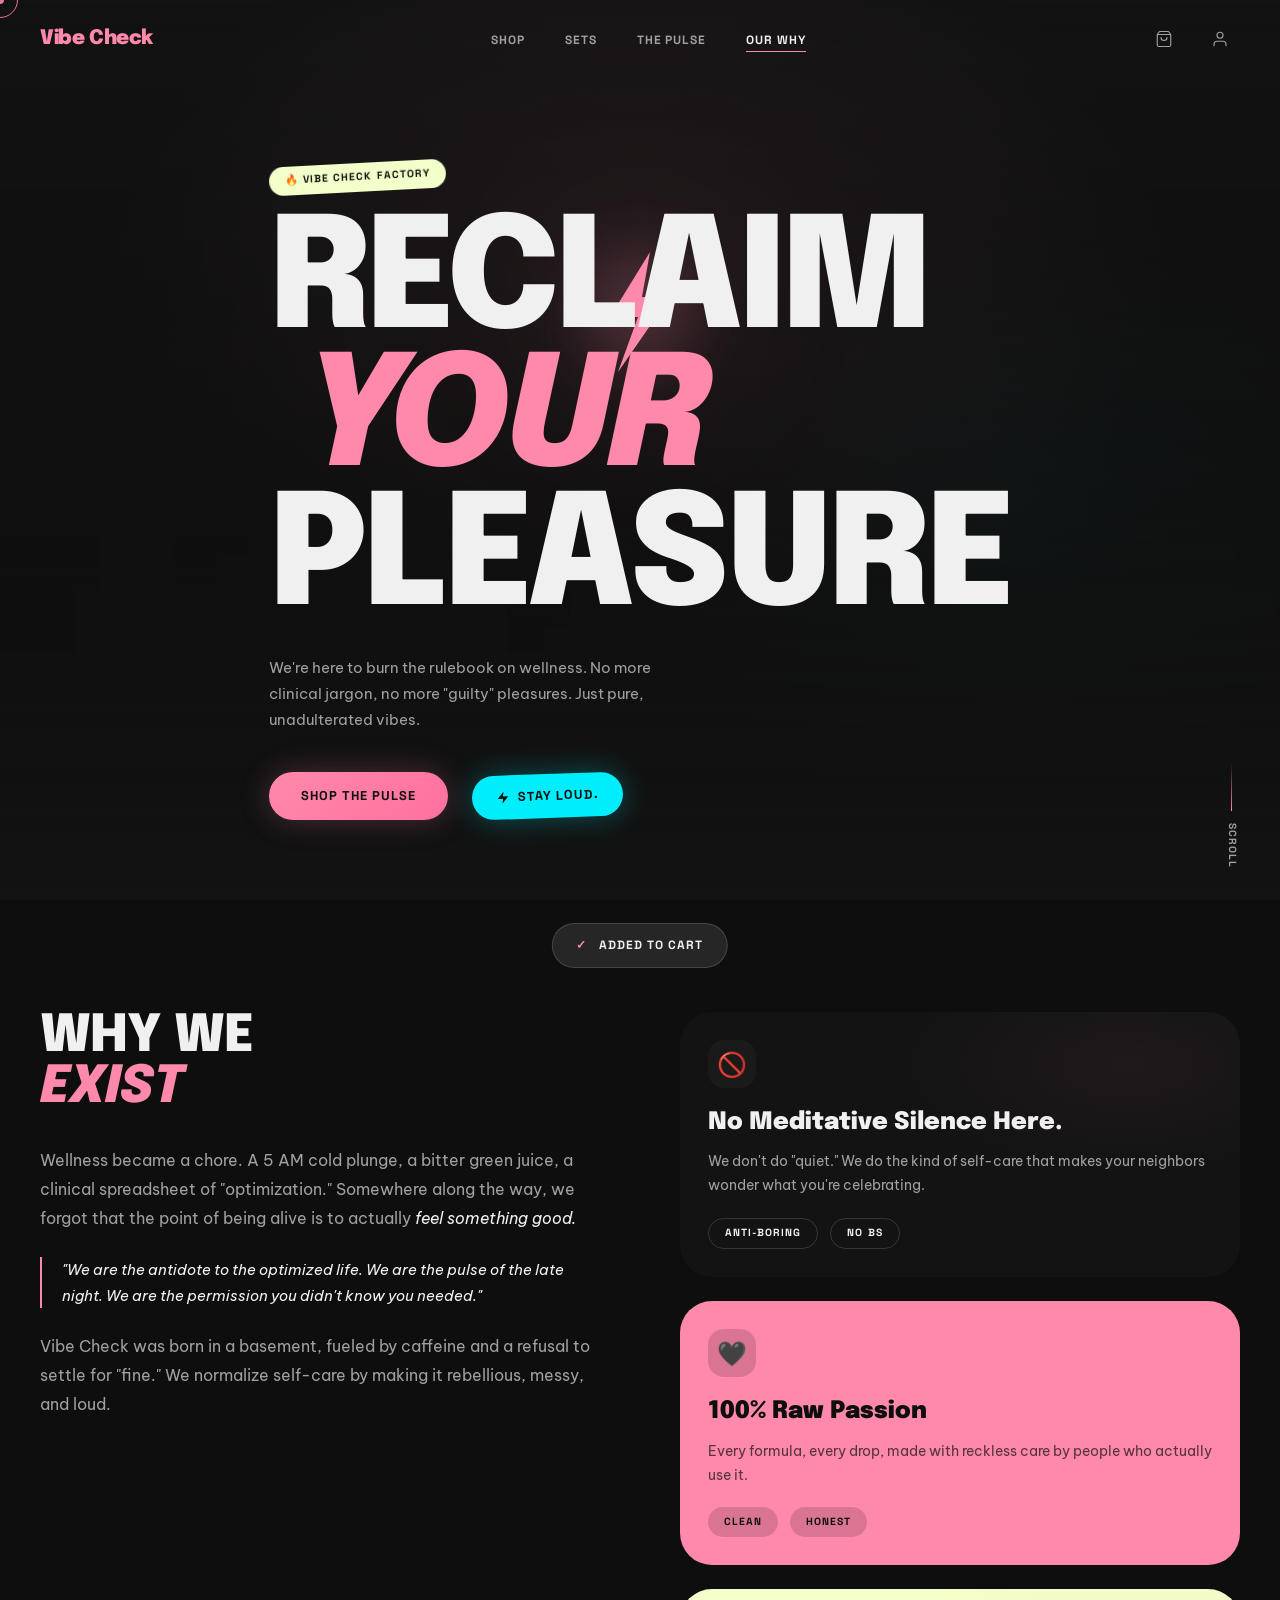
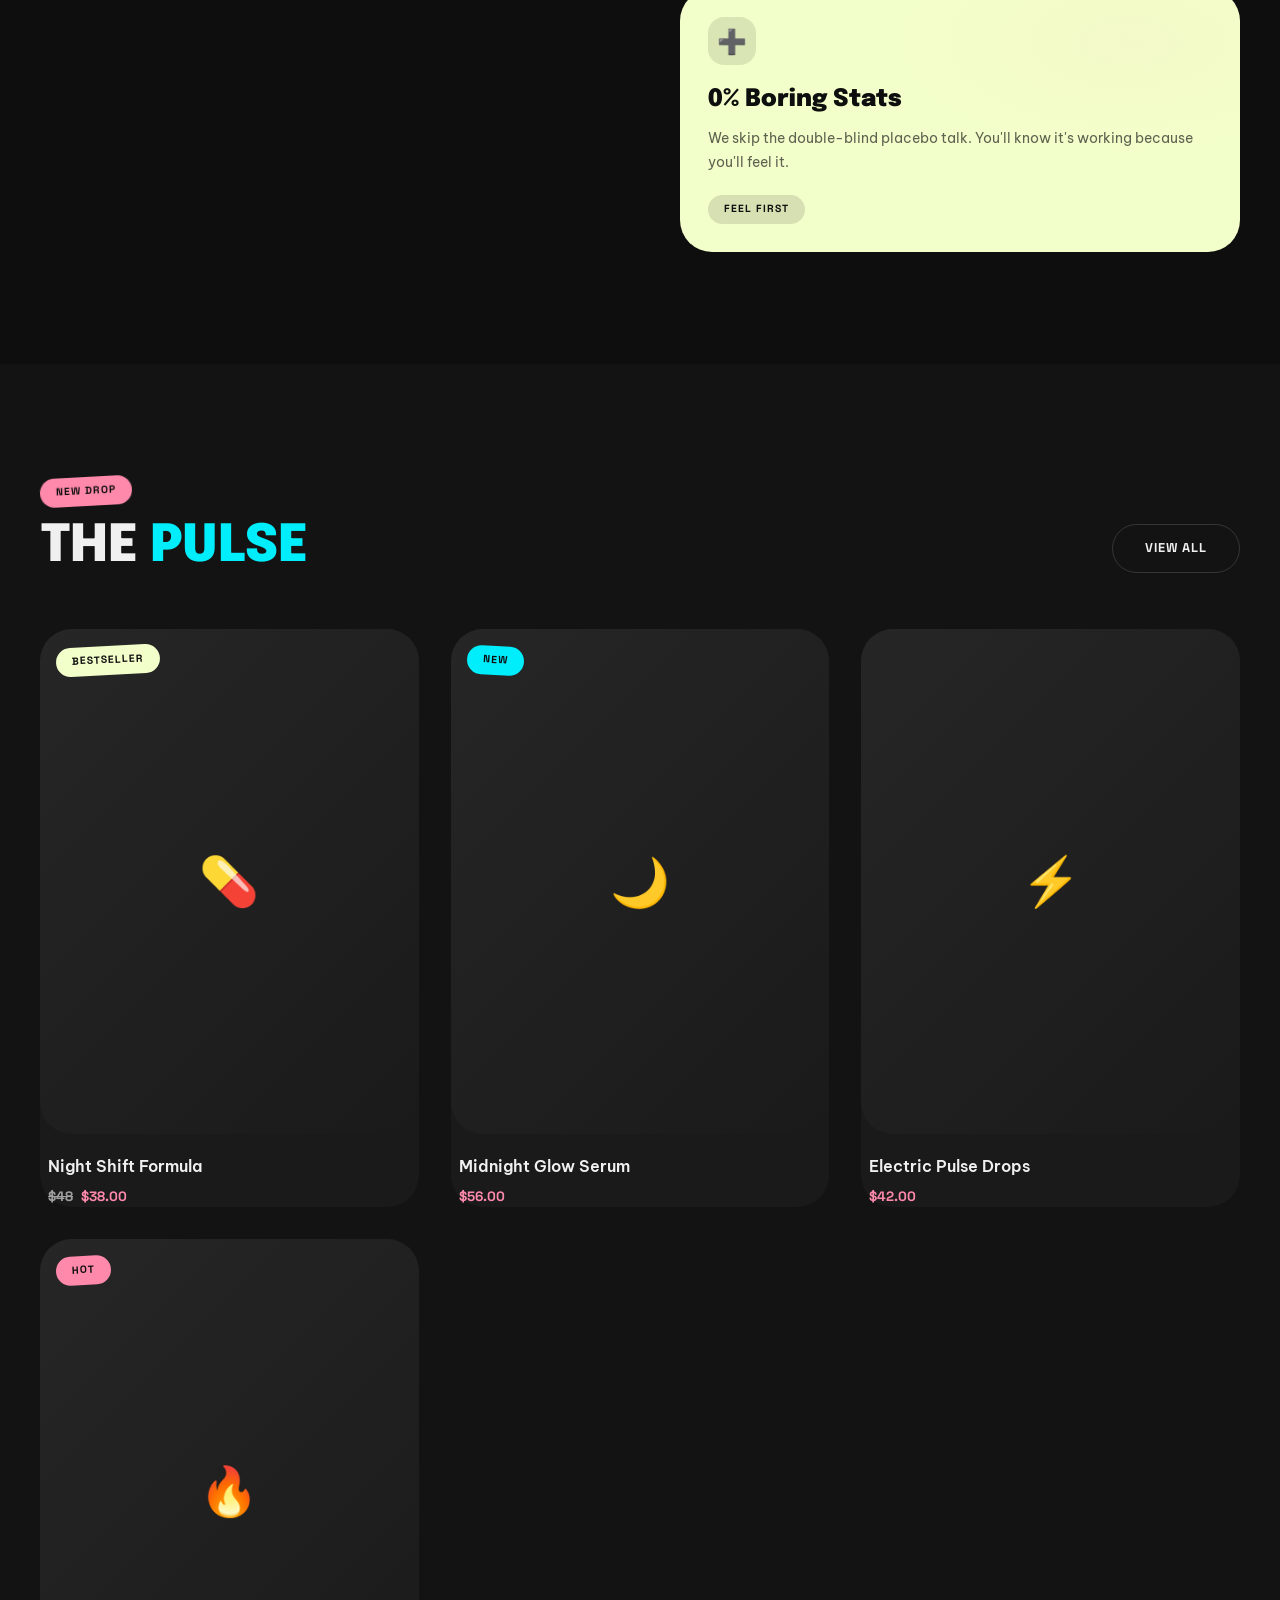
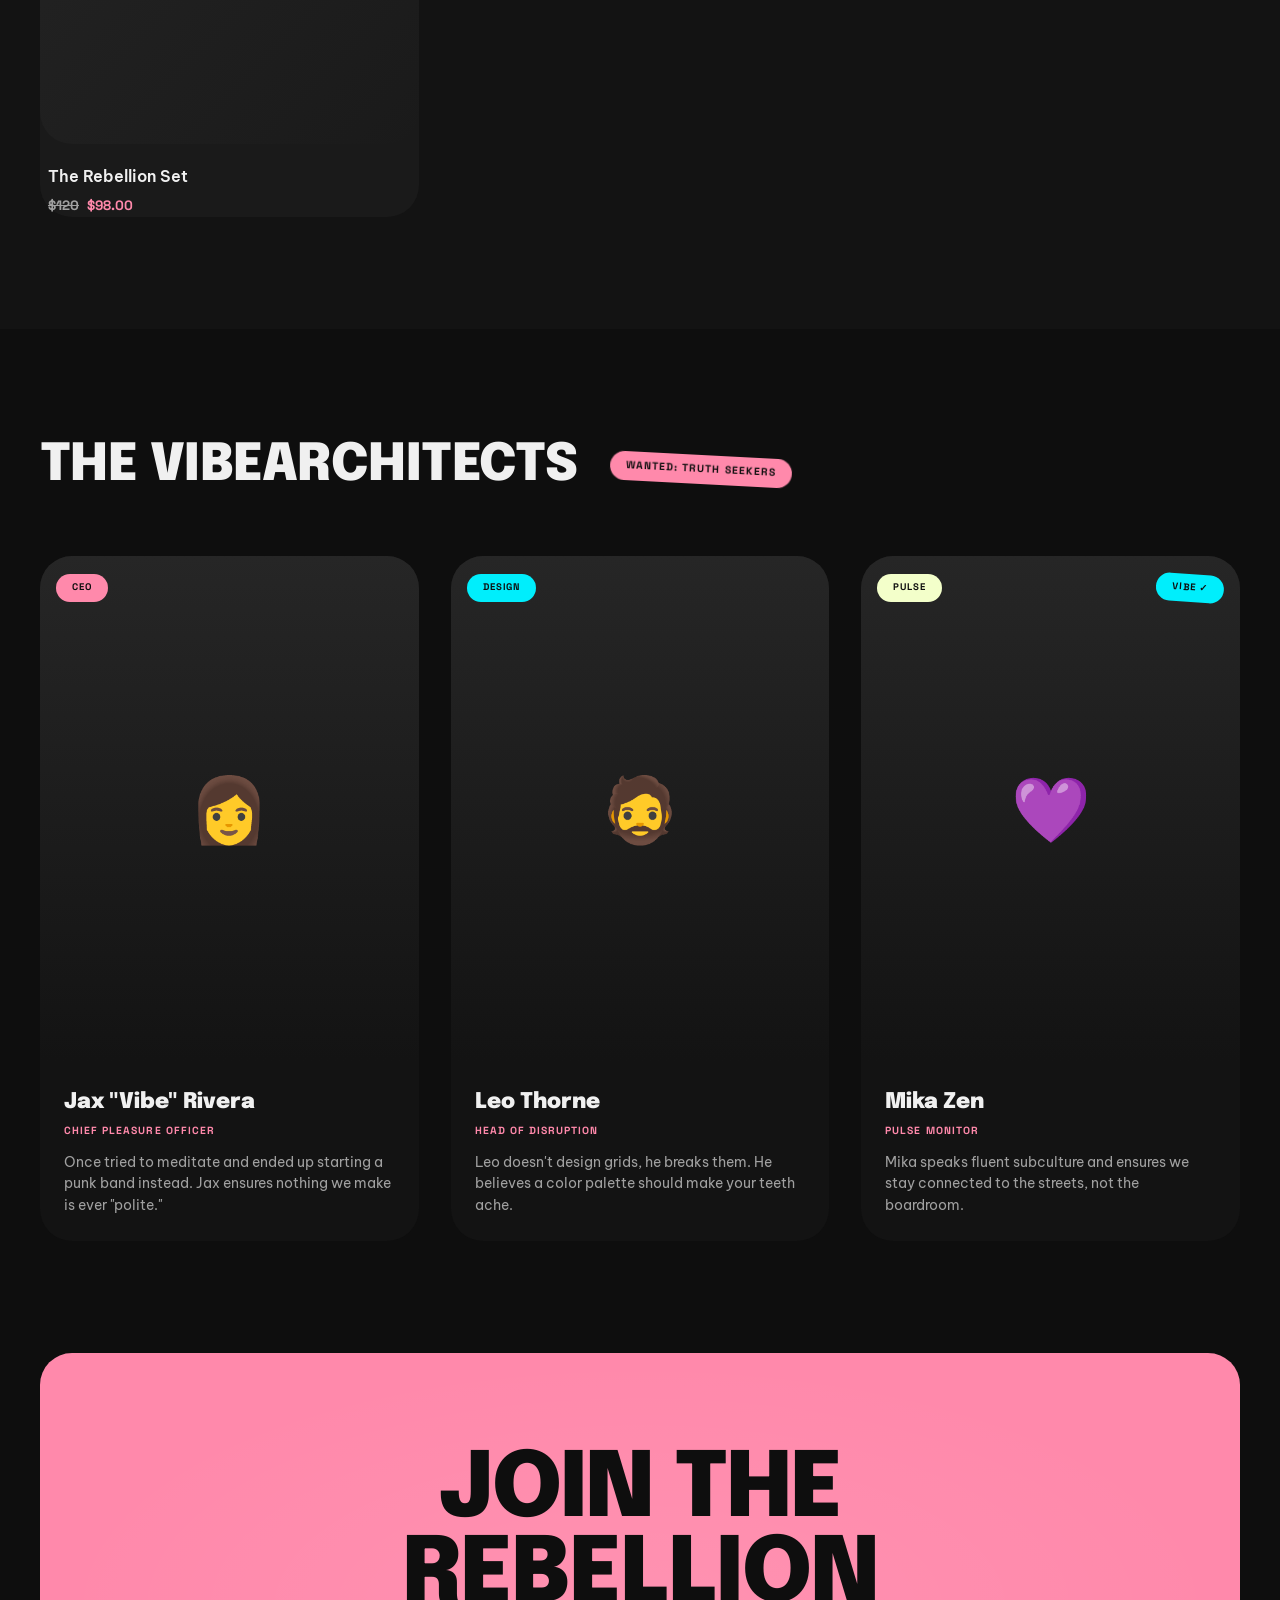
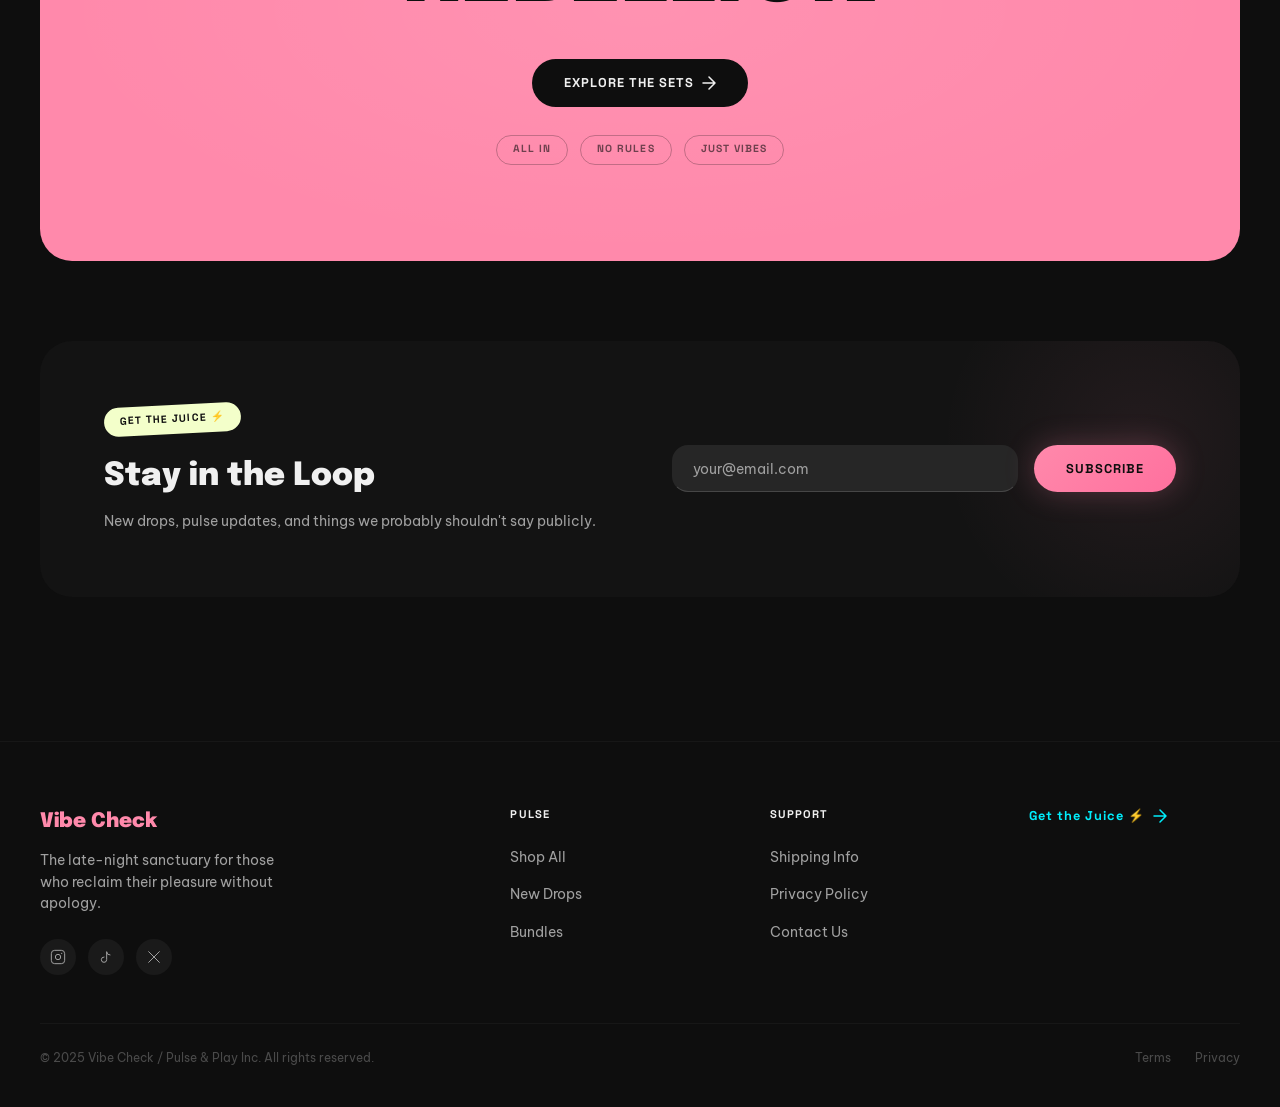
==== commit 2d49b595: "⚡ Bolt: Optimize font loading and remove 404ing script - Reduced Google Font variations from 11 to 6" ====
--- a/index.html
+++ b/index.html
@@ -9,10 +9,10 @@
   <meta property="og:description" content="We're here to burn the rulebook on wellness." />
   <meta property="og:type" content="website" />
 
-  <!-- Fonts -->
+  <!-- Fonts: Epilogue (900, 900i), Be Vietnam Pro (400, 600), Space Grotesk (400, 700) -->
   <link rel="preconnect" href="https://fonts.googleapis.com" />
   <link rel="preconnect" href="https://fonts.gstatic.com" crossorigin />
-  <link href="https://fonts.googleapis.com/css2?family=Epilogue:ital,wght@0,400;0,700;0,900;1,900&family=Be+Vietnam+Pro:wght@300;400;500;600&family=Space+Grotesk:wght@400;500;700&display=swap" rel="stylesheet" />
+  <link href="https://fonts.googleapis.com/css2?family=Epilogue:ital,wght@0,900;1,900&family=Be+Vietnam+Pro:wght@400;600&family=Space+Grotesk:wght@400;700&display=swap" rel="stylesheet" />
 
   <style>
     /* ==========================================
@@ -1119,7 +1119,6 @@
 <!-- ==========================================
      SCRIPTS
 ========================================== -->
-<script src="shopify.js"></script>
 <script>
   /* ── CURSOR ── */
   const dot = document.getElementById('cursorDot');
